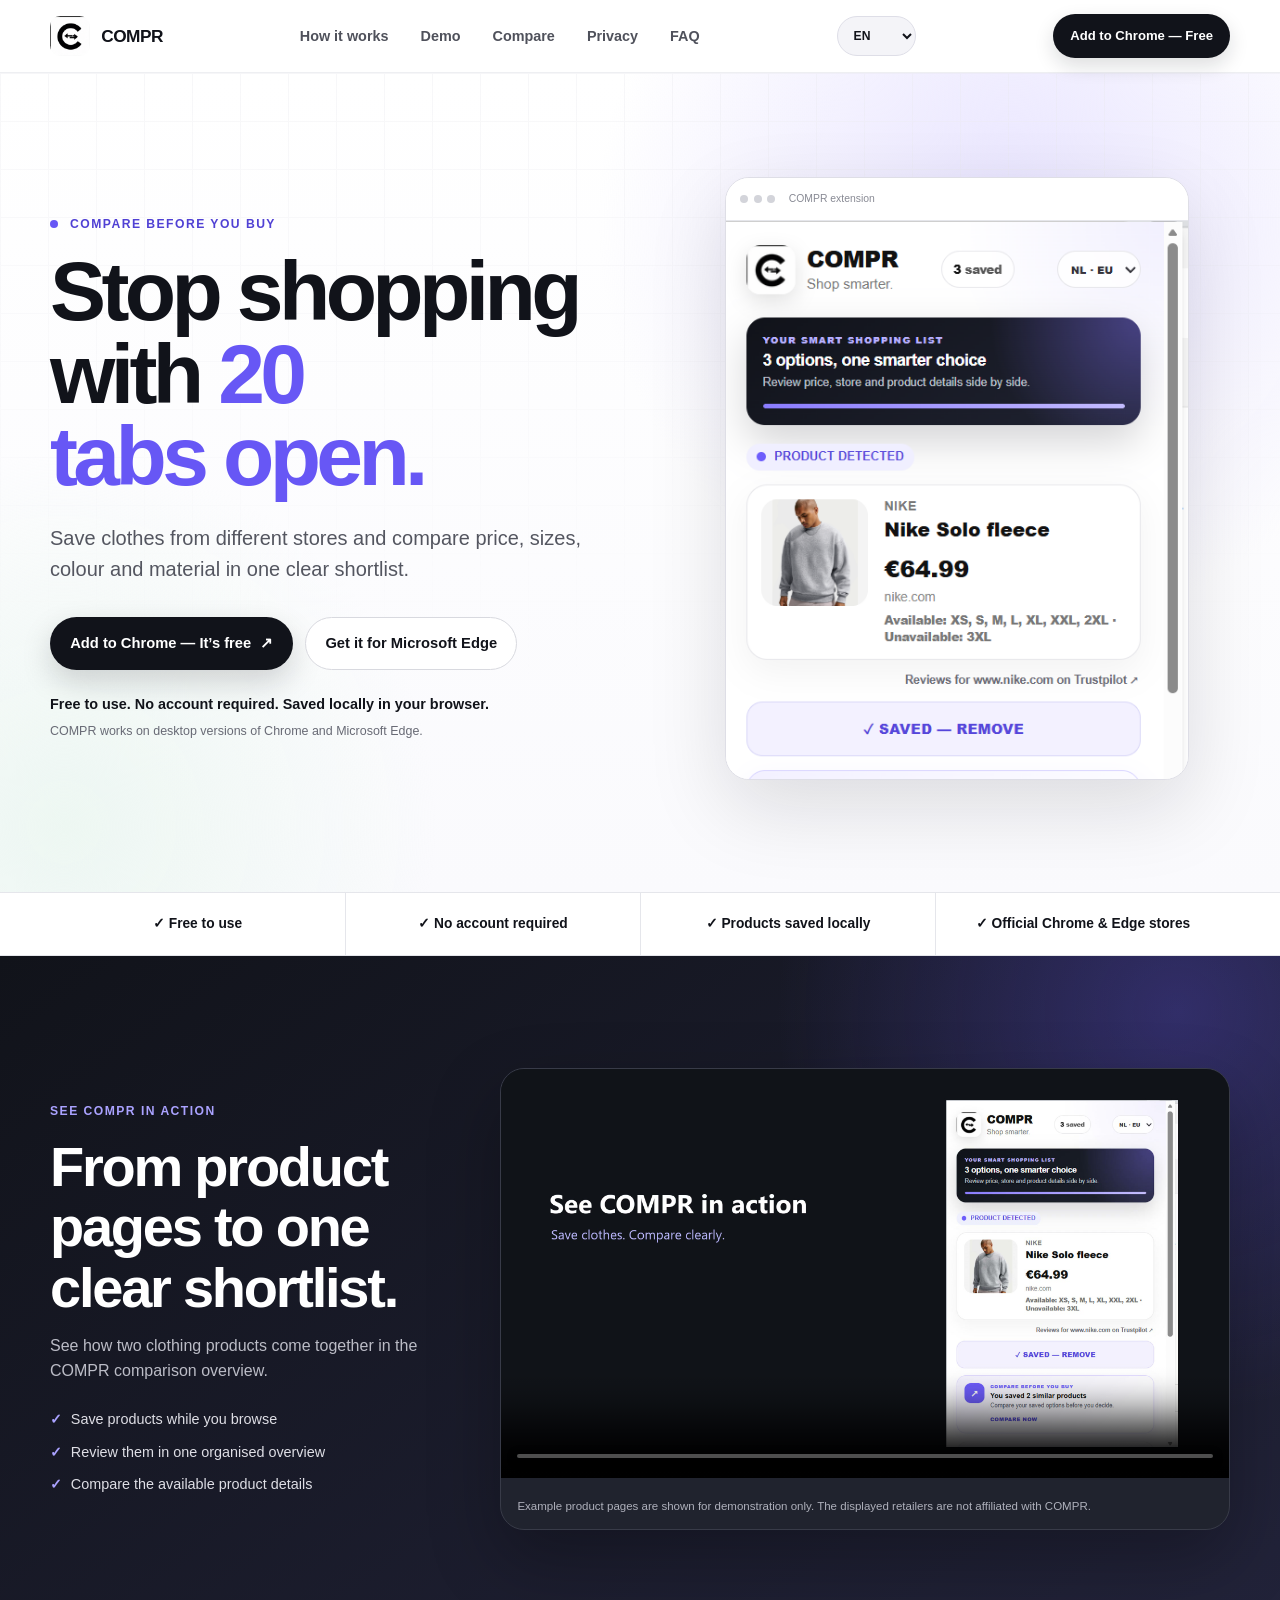
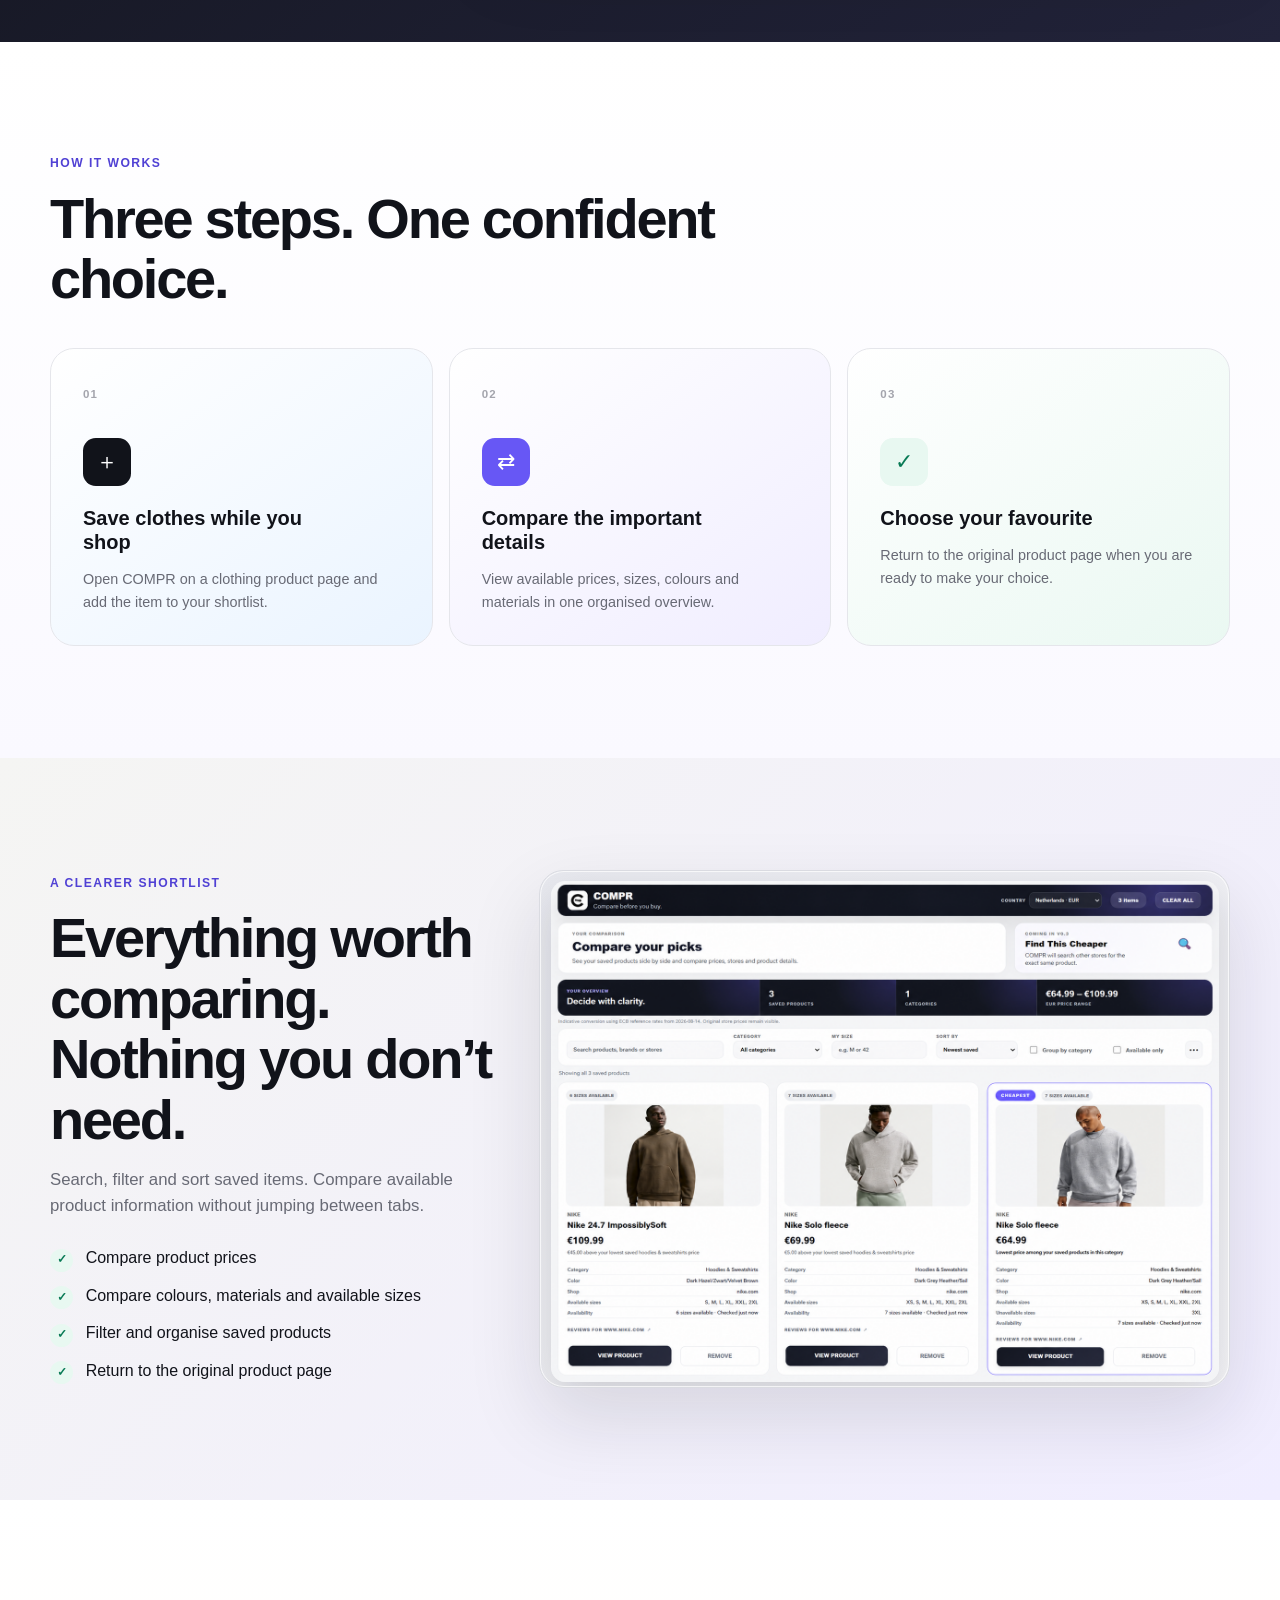
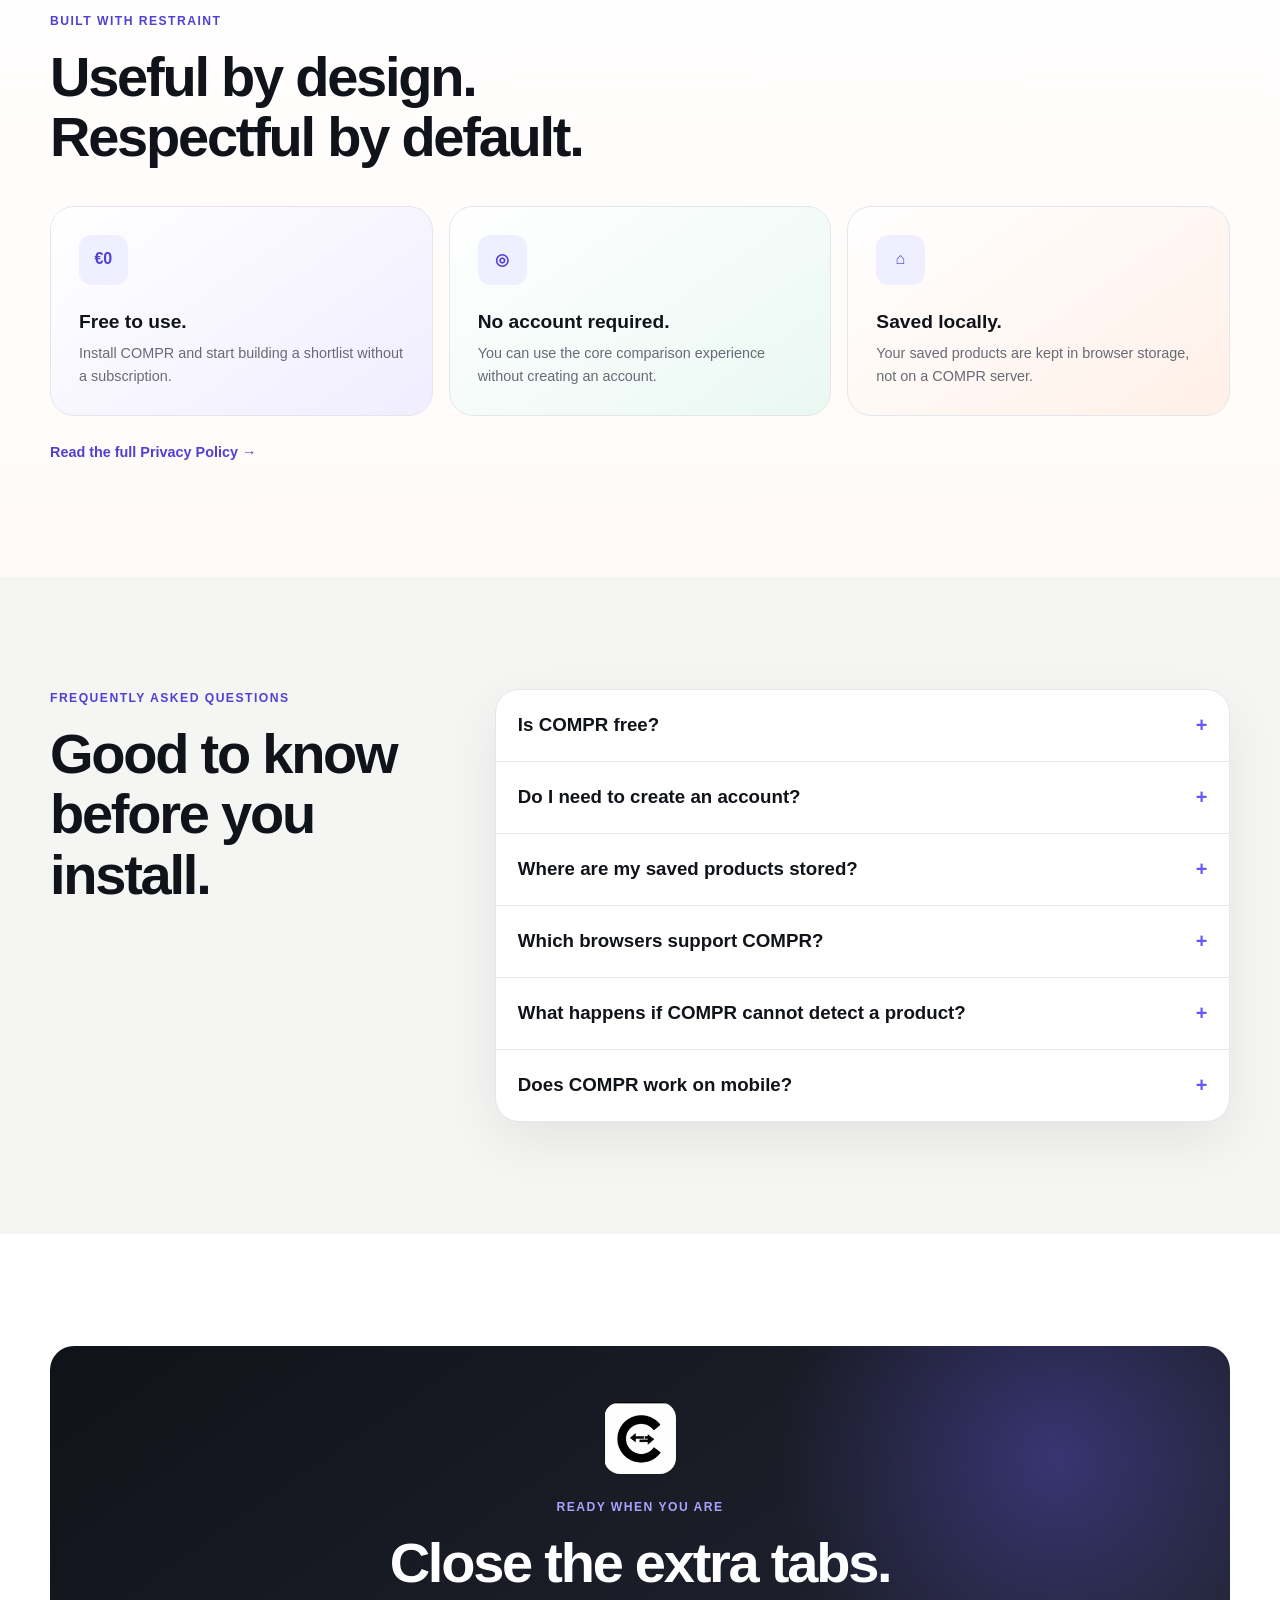
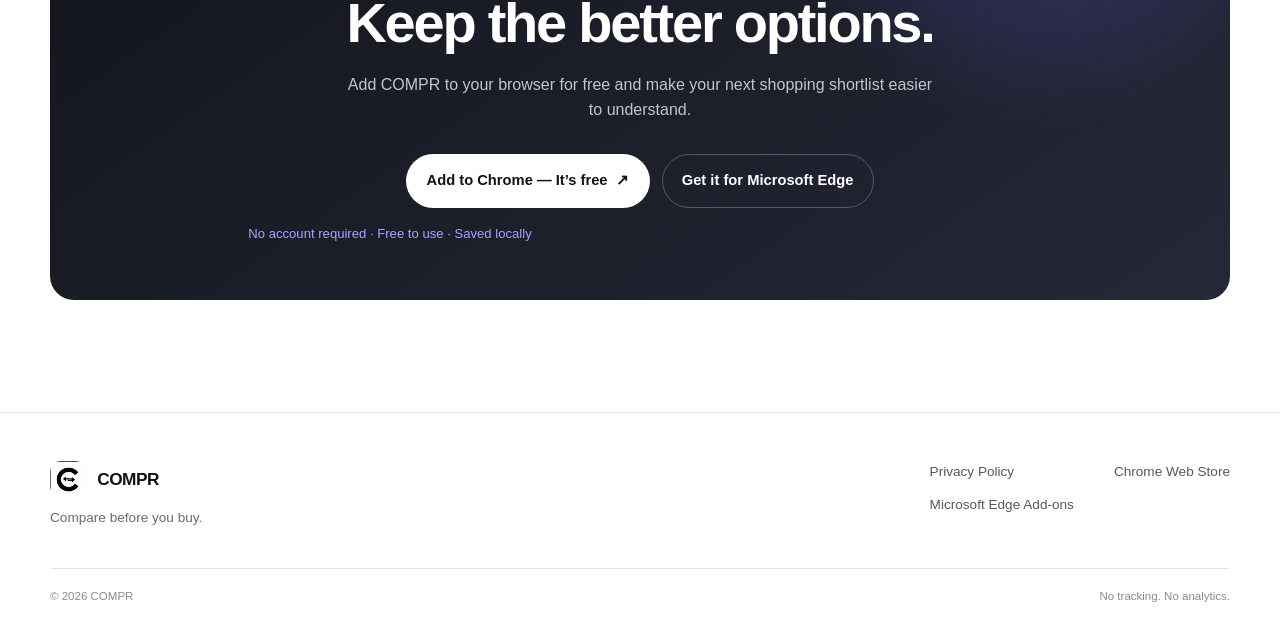
==== index.html @ 2464b649 "Improve design and add multilingual support" ====
<!doctype html>
<html lang="en">
<head>
  <meta charset="utf-8">
  <meta name="viewport" content="width=device-width, initial-scale=1">
  <title>COMPR — Save and compare clothes across webshops</title>
  <meta name="description" content="COMPR helps you save and compare clothes from different webshops in one clear shortlist. Free for Chrome and Microsoft Edge.">
  <meta name="theme-color" content="#11131a">
  <meta property="og:type" content="website">
  <meta property="og:title" content="COMPR — Stop shopping with 20 tabs open">
  <meta property="og:description" content="Save clothing while you shop and compare price, colour, material and sizes in one clear shortlist.">
  <meta property="og:image" content="compr-logo.png">
  <meta property="og:image:alt" content="COMPR logo">
  <meta name="twitter:card" content="summary">
  <meta name="twitter:title" content="COMPR — Compare before you buy">
  <meta name="twitter:description" content="A free, privacy-friendly browser extension for smarter product comparisons.">
  <link rel="icon" href="compr-logo.png" type="image/png">
  <link rel="stylesheet" href="style.css?v=20260819-1">
  <script src="main.js?v=20260819-1" defer></script>
</head>
<body>
  <a class="skip-link" href="#main">Skip to content</a>

  <header class="site-header">
    <div class="container nav-wrap">
      <a class="brand" href="index.html" aria-label="COMPR home">
        <img src="compr-logo.png" width="40" height="40" alt="">
        <span>COMPR</span>
      </a>
      <nav aria-label="Primary navigation">
        <a href="#how-it-works">How it works</a>
        <a href="#demo">Demo</a>
        <a href="#compare">Compare</a>
        <a href="#privacy">Privacy</a>
        <a href="#faq">FAQ</a>
      </nav>
      <label class="language-switcher"><span class="sr-only">Language</span><select data-language-select aria-label="Language"><option value="en">EN</option><option value="nl">NL</option><option value="de">DE</option><option value="fr">FR</option></select></label>
      <a class="button button-small store-link" data-store="chrome" href="https://chromewebstore.google.com/detail/compr/opgdgckljdepjokbbdgahhbocdlkggkj" target="_blank" rel="noopener noreferrer">Add to Chrome — Free</a>
    </div>
  </header>

  <main id="main">
    <section class="hero section" id="overview">
      <div class="container hero-grid">
        <div class="hero-copy reveal">
          <p class="eyebrow"><span></span> Compare before you buy</p>
          <h1>Stop shopping with <em>20 tabs open.</em></h1>
          <p class="hero-lead">Save clothes from different stores and compare price, sizes, colour and material in one clear shortlist.</p>
          <div class="button-row">
            <a class="button button-primary store-link" data-store="chrome" href="https://chromewebstore.google.com/detail/compr/opgdgckljdepjokbbdgahhbocdlkggkj" target="_blank" rel="noopener noreferrer">Add to Chrome — It’s free <span aria-hidden="true">↗</span></a>
            <a class="button button-secondary store-link" data-store="edge" href="https://microsoftedge.microsoft.com/addons/detail/hiioneifjfpbgbnmmhjbhcnbbkpddnle" target="_blank" rel="noopener noreferrer">Get it for Microsoft Edge</a>
          </div>
          <p class="hero-trust">Free to use. No account required. Saved locally in your browser.</p>
          <p class="desktop-note">COMPR works on desktop versions of Chrome and Microsoft Edge.</p>
        </div>

        <div class="hero-product-shot reveal">
          <div class="shot-toolbar" aria-hidden="true"><i></i><i></i><i></i><span>COMPR extension</span></div>
          <img src="compr-popup.png" width="498" height="746" alt="COMPR extension popup showing a detected Nike product with its price and available sizes">
        </div>
      </div>
    </section>

    <section class="proof-strip" aria-label="COMPR promises">
      <div class="container proof-grid">
        <p><strong>✓ Free to use</strong></p>
        <p><strong>✓ No account required</strong></p>
        <p><strong>✓ Products saved locally</strong></p>
        <p><strong>✓ Official Chrome &amp; Edge stores</strong></p>
      </div>
    </section>

    <section class="section demo-section" id="demo">
      <div class="container demo-layout">
        <div class="section-heading reveal">
          <p class="eyebrow">See COMPR in action</p>
          <h2>From product pages to one clear shortlist.</h2>
          <p>See how two clothing products come together in the COMPR comparison overview.</p>
          <ul class="demo-points">
            <li>Save products while you browse</li>
            <li>Review them in one organised overview</li>
            <li>Compare the available product details</li>
          </ul>
        </div>
        <figure class="demo-video-card reveal">
          <video controls playsinline preload="metadata" poster="compr-demo-poster-v3.jpg" aria-label="Demonstration of saving and comparing products with COMPR">
            <source src="compr-demo-v3.mp4" type="video/mp4">
            <track kind="captions" src="compr-demo-en-v3.vtt" srclang="en" label="English">
            <track kind="captions" src="compr-demo-nl-v3.vtt" srclang="nl" label="Nederlands">
            <track kind="captions" src="compr-demo-de-v3.vtt" srclang="de" label="Deutsch">
            <track kind="captions" src="compr-demo-fr-v3.vtt" srclang="fr" label="Français">
            Your browser does not support HTML video.
          </video>
          <figcaption>Example product pages are shown for demonstration only. The displayed retailers are not affiliated with COMPR.</figcaption>
        </figure>
      </div>
    </section>

    <section class="section how-section" id="how-it-works">
      <div class="container">
        <div class="section-heading reveal">
          <p class="eyebrow">How it works</p>
          <h2>Three steps. One confident choice.</h2>
        </div>
        <ol class="steps-grid">
          <li class="step-card reveal"><span>01</span><div class="step-icon" aria-hidden="true">＋</div><h3>Save clothes while you shop</h3><p>Open COMPR on a clothing product page and add the item to your shortlist.</p></li>
          <li class="step-card reveal"><span>02</span><div class="step-icon" aria-hidden="true">⇄</div><h3>Compare the important details</h3><p>View available prices, sizes, colours and materials in one organised overview.</p></li>
          <li class="step-card reveal"><span>03</span><div class="step-icon" aria-hidden="true">✓</div><h3>Choose your favourite</h3><p>Return to the original product page when you are ready to make your choice.</p></li>
        </ol>
      </div>
    </section>

    <section class="section compare-section" id="compare">
      <div class="container compare-layout">
        <div class="compare-copy reveal">
          <p class="eyebrow">A clearer shortlist</p>
          <h2>Everything worth comparing. Nothing you don’t need.</h2>
          <p>Search, filter and sort saved items. Compare available product information without jumping between tabs.</p>
          <ul class="feature-list">
            <li><span>✓</span> Compare product prices</li>
            <li><span>✓</span> Compare colours, materials and available sizes</li>
            <li><span>✓</span> Filter and organise saved products</li>
            <li><span>✓</span> Return to the original product page</li>
          </ul>
        </div>

        <div class="comparison-demo has-real-screenshot reveal" data-screenshot-slot>
          <a class="screenshot-link" href="compr-comparison-wide.png" target="_blank" rel="noopener noreferrer" aria-label="Open the COMPR comparison screenshot at full size">
            <img class="real-screenshot" src="compr-comparison-wide.png" width="1448" height="1086" loading="lazy" alt="COMPR comparison page showing three saved Nike products with prices, sizes and product details">
          </a>
          <div class="demo-top"><div><small>YOUR COMPARISON</small><strong>Compare your picks</strong></div><span>3 items</span></div>
          <div class="demo-controls"><span>Search saved products</span><span>All categories⌄</span><span>Price: low to high⌄</span></div>
          <div class="demo-products">
            <article><div class="abstract-product purple"></div><small>SAVED ITEM 01</small><h3>Relaxed overshirt</h3><strong>€49.00</strong><p>Colour · Navy</p><p>Material · Cotton mix</p></article>
            <article class="best"><b>LOWEST PRICE</b><div class="abstract-product green"></div><small>SAVED ITEM 02</small><h3>Relaxed overshirt</h3><strong>€42.00</strong><p>Colour · Forest</p><p>Material · Cotton</p></article>
            <article><div class="abstract-product sand"></div><small>SAVED ITEM 03</small><h3>Everyday jacket</h3><strong>€59.00</strong><p>Colour · Sand</p><p>Material · Twill</p></article>
          </div>
          <p class="illustration-note">Illustrative preview — replace with a real COMPR screenshot when available.</p>
        </div>
      </div>
    </section>

    <section class="section trust-section" id="privacy">
      <div class="container">
        <div class="section-heading reveal"><p class="eyebrow">Built with restraint</p><h2>Useful by design. Respectful by default.</h2></div>
        <div class="trust-grid">
          <article class="reveal"><span aria-hidden="true">€0</span><h3>Free to use.</h3><p>Install COMPR and start building a shortlist without a subscription.</p></article>
          <article class="reveal"><span aria-hidden="true">◎</span><h3>No account required.</h3><p>You can use the core comparison experience without creating an account.</p></article>
          <article class="reveal"><span aria-hidden="true">⌂</span><h3>Saved locally.</h3><p>Your saved products are kept in browser storage, not on a COMPR server.</p></article>
        </div>
        <p class="privacy-link-wrap"><a class="text-link" href="privacy.html">Read the full Privacy Policy →</a></p>
      </div>
    </section>

    <section class="section faq-section" id="faq">
      <div class="container faq-layout">
        <div class="section-heading reveal"><p class="eyebrow">Frequently asked questions</p><h2>Good to know before you install.</h2></div>
        <div class="faq-list reveal">
          <article><h3><button type="button" aria-expanded="false">Is COMPR free?<span aria-hidden="true">+</span></button></h3><div class="faq-answer" hidden><p>Yes. COMPR is currently free to install and use.</p></div></article>
          <article><h3><button type="button" aria-expanded="false">Do I need to create an account?<span aria-hidden="true">+</span></button></h3><div class="faq-answer" hidden><p>No. You can use the core COMPR experience without creating an account.</p></div></article>
          <article><h3><button type="button" aria-expanded="false">Where are my saved products stored?<span aria-hidden="true">+</span></button></h3><div class="faq-answer" hidden><p>Your saved products are stored locally in your browser.</p></div></article>
          <article><h3><button type="button" aria-expanded="false">Which browsers support COMPR?<span aria-hidden="true">+</span></button></h3><div class="faq-answer" hidden><p>COMPR is available for Google Chrome and Microsoft Edge.</p></div></article>
          <article><h3><button type="button" aria-expanded="false">What happens if COMPR cannot detect a product?<span aria-hidden="true">+</span></button></h3><div class="faq-answer" hidden><p>Product pages can differ between webshops. If COMPR cannot detect a product correctly, you can continue shopping normally.</p></div></article>
          <article><h3><button type="button" aria-expanded="false">Does COMPR work on mobile?<span aria-hidden="true">+</span></button></h3><div class="faq-answer" hidden><p>COMPR is a browser extension for desktop versions of Google Chrome and Microsoft Edge.</p></div></article>
        </div>
      </div>
    </section>

    <section class="section download-section" id="download">
      <div class="container download-card reveal">
        <img src="compr-logo.png" width="72" height="72" alt="COMPR app icon">
        <p class="eyebrow">Ready when you are</p>
        <h2>Close the extra tabs.<br>Keep the better options.</h2>
        <p>Add COMPR to your browser for free and make your next shopping shortlist easier to understand.</p>
        <div class="button-row centered">
          <a class="button button-light store-link" data-store="chrome" href="https://chromewebstore.google.com/detail/compr/opgdgckljdepjokbbdgahhbocdlkggkj" target="_blank" rel="noopener noreferrer">Add to Chrome — It’s free <span aria-hidden="true">↗</span></a>
          <a class="button button-outline store-link" data-store="edge" href="https://microsoftedge.microsoft.com/addons/detail/hiioneifjfpbgbnmmhjbhcnbbkpddnle" target="_blank" rel="noopener noreferrer">Get it for Microsoft Edge</a>
        </div>
        <p class="cta-trust">No account required · Free to use · Saved locally</p>
      </div>
    </section>
  </main>

  <footer class="site-footer">
    <div class="container footer-grid">
      <div><a class="brand footer-brand" href="index.html"><img src="compr-logo.png" width="36" height="36" alt=""><span>COMPR</span></a><p>Compare before you buy.</p></div>
      <nav aria-label="Footer navigation">
        <a href="privacy.html">Privacy Policy</a>
        <a class="store-link" data-store="chrome" href="https://chromewebstore.google.com/detail/compr/opgdgckljdepjokbbdgahhbocdlkggkj" target="_blank" rel="noopener noreferrer">Chrome Web Store</a>
        <a class="store-link" data-store="edge" href="https://microsoftedge.microsoft.com/addons/detail/hiioneifjfpbgbnmmhjbhcnbbkpddnle" target="_blank" rel="noopener noreferrer">Microsoft Edge Add-ons</a>
      </nav>
    </div>
    <div class="container footer-bottom"><span>© <span data-year></span> COMPR</span><span>No tracking. No analytics.</span></div>
  </footer>

</body>
</html>
---- style.css ----
:root {
  --ink: #11131a;
  --muted: #686a75;
  --line: #e5e6eb;
  --canvas: #f5f5f3;
  --surface: #fff;
  --accent: #6757f5;
  --accent-dark: #5041d4;
  --green: #087a55;
  --lavender: #f0edff;
  --mint: #eaf8f2;
  --peach: #fff0e8;
  --sky: #eaf4ff;
  --radius: 1.5rem;
  --shadow: 0 28px 80px rgba(17, 19, 26, .13);
}

* { box-sizing: border-box; }
html { scroll-behavior: smooth; }
section[id] { scroll-margin-top: 5.5rem; }
body {
  margin: 0;
  overflow-x: hidden;
  background: var(--surface);
  color: var(--ink);
  font-family: Inter, ui-sans-serif, -apple-system, BlinkMacSystemFont, "Segoe UI", sans-serif;
  line-height: 1.55;
  -webkit-font-smoothing: antialiased;
}
img { display: block; max-width: 100%; }
[hidden] { display: none !important; }
a { color: inherit; }
button, a { -webkit-tap-highlight-color: transparent; }
:focus-visible { outline: 3px solid var(--accent); outline-offset: 3px; }
.container { width: min(calc(100% - 2rem), 1180px); margin-inline: auto; }
.section { padding: 5rem 0; }
.skip-link { position: fixed; z-index: 100; top: .75rem; left: .75rem; padding: .75rem 1rem; transform: translateY(-150%); background: #fff; border-radius: .5rem; }
.skip-link:focus { transform: none; }

.site-header { position: sticky; z-index: 20; top: 0; border-bottom: 1px solid rgba(229,230,235,.65); background: rgba(255,255,255,.78); backdrop-filter: blur(22px) saturate(160%); }
.nav-wrap { min-height: 4.5rem; display: flex; align-items: center; justify-content: space-between; gap: 1rem; }
.brand { display: inline-flex; align-items: center; gap: .7rem; color: var(--ink); font-size: 1.08rem; font-weight: 900; letter-spacing: -.03em; text-decoration: none; }
.brand img { border-radius: .65rem; }
.nav-wrap nav { display: none; gap: 2rem; }
.nav-wrap nav a, .text-link { color: #4f515b; font-size: .9rem; font-weight: 650; text-decoration: none; }
.nav-wrap nav a:hover, .text-link:hover { color: var(--ink); }
.nav-wrap nav a.is-active { color: var(--ink); }
.nav-wrap nav a.is-active::after { width: 100%; }
.nav-wrap nav a { position: relative; padding-block: .35rem; white-space: nowrap; }
.nav-wrap nav a::after { position: absolute; right: 0; bottom: -.15rem; left: 0; width: 0; height: 2px; margin: auto; border-radius: 2px; background: var(--accent); content: ""; transition: width .2s ease; }
.sr-only { position: absolute; width: 1px; height: 1px; overflow: hidden; clip: rect(0,0,0,0); white-space: nowrap; }
.language-switcher { display: inline-flex; flex: 0 0 auto; }
.language-switcher select { min-height: 2.45rem; padding: .35rem 1.8rem .35rem .75rem; border: 1px solid #dedee7; border-radius: 999px; background: #f4f4f8; color: var(--ink); font: inherit; font-size: .76rem; font-weight: 850; cursor: pointer; }

.button { min-height: 3.35rem; display: inline-flex; align-items: center; justify-content: center; gap: .55rem; padding: .8rem 1.2rem; border: 1px solid transparent; border-radius: 999px; font: inherit; font-size: .92rem; font-weight: 800; line-height: 1.2; text-align: center; text-decoration: none; cursor: pointer; transition: transform .2s ease, background .2s ease, box-shadow .2s ease; }
.button:hover { transform: translateY(-2px); }
.button-small { min-height: 2.7rem; padding: .6rem 1rem; background: var(--ink); color: #fff; font-size: .82rem; box-shadow: 0 8px 20px rgba(17,19,26,.14); }
.button-primary { background: var(--ink); color: #fff; box-shadow: 0 12px 30px rgba(17,19,26,.17); }
.button-primary:hover { background: #292c39; }
.button-secondary { border-color: #d8d9df; background: #fff; }
.button-secondary:hover { background: #f7f7fa; }

.hero { position: relative; padding-top: 4.5rem; background: radial-gradient(circle at 79% 18%, #e8e4ff 0, rgba(232,228,255,0) 34%), radial-gradient(circle at 5% 92%, #edf7f2 0, transparent 26%), linear-gradient(180deg,#fff 0,#fafafd 100%); }
.hero::before { position: absolute; inset: 0; pointer-events: none; content: ""; opacity: .35; background-image: linear-gradient(#e8e8ed 1px, transparent 1px),linear-gradient(90deg,#e8e8ed 1px,transparent 1px); background-size: 48px 48px; mask-image: linear-gradient(to bottom, black, transparent 75%); }
.hero-grid { position: relative; display: grid; gap: 4rem; align-items: center; }
.eyebrow { margin: 0 0 1rem; color: var(--accent-dark); font-size: .76rem; font-weight: 900; letter-spacing: .12em; text-transform: uppercase; }
.eyebrow span { width: .5rem; height: .5rem; display: inline-block; margin-right: .45rem; border-radius: 50%; background: var(--accent); }
h1,h2,h3,p { overflow-wrap: anywhere; }
h1 { max-width: 760px; margin: 0; font-size: clamp(2.75rem, 8vw, 5.25rem); line-height: .98; letter-spacing: -.055em; text-wrap: balance; }
h1 em { color: var(--accent); font-style: normal; }
.hero-lead { max-width: 640px; margin: 1.6rem 0 0; color: #545660; font-size: clamp(1.06rem, 3vw, 1.25rem); }
.hero-trust { margin: 1.4rem 0 0; color: var(--ink); font-size: .9rem; font-weight: 750; }
.desktop-note { margin: .45rem 0 0; color: var(--muted); font-size: .78rem; }
.hero-product-shot { width: min(100%, 29rem); justify-self: center; overflow: hidden; border: 1px solid #dedee6; border-radius: 1.5rem; background: #fff; box-shadow: var(--shadow); transform: rotate(1.2deg); }
.hero-product-shot img { width: 100%; height: min(62vh,35rem); object-fit: cover; object-position: top center; }
.shot-toolbar { height: 2.7rem; display: flex; align-items: center; gap: .35rem; padding: 0 .9rem; border-bottom: 1px solid var(--line); background: #fff; }
.shot-toolbar i { width: .5rem; height: .5rem; border-radius: 50%; background: #d3d4da; }
.shot-toolbar span { margin-left: .5rem; color: #888a94; font-size: .65rem; }
.button-row { display: flex; flex-direction: column; gap: .75rem; margin-top: 2rem; }
.quick-trust { display: flex; flex-wrap: wrap; gap: .65rem 1.3rem; margin: 1.5rem 0 0; padding: 0; color: #62646e; font-size: .84rem; list-style: none; }
.quick-trust li::before { margin-right: .4rem; color: var(--green); content: "✓"; font-weight: 900; }

.hero-visual { position: relative; min-height: 29rem; }
.browser-frame { position: absolute; inset: 1.5rem 0 1.5rem 1rem; overflow: hidden; transform: rotate(-2deg); border: 1px solid #dddde4; border-radius: 1.2rem; background: #fff; box-shadow: var(--shadow); }
.browser-bar { height: 3rem; display: flex; align-items: center; gap: .38rem; padding: 0 1rem; border-bottom: 1px solid #eeeef2; }
.browser-bar i { width: .55rem; height: .55rem; border-radius: 50%; background: #d9dae0; }
.browser-bar span { overflow: hidden; margin-left: .6rem; padding: .35rem .75rem; border-radius: 999px; background: #f2f2f5; color: #92939b; font-size: .65rem; white-space: nowrap; }
.browser-canvas { position: relative; height: calc(100% - 3rem); background: linear-gradient(135deg,#eeedf1,#dcdce3); }
.fashion-shape { position: absolute; border-radius: 45% 45% 18% 18%; background: linear-gradient(145deg,#b1b2bc,#747782); filter: drop-shadow(0 15px 20px rgba(0,0,0,.12)); }
.shape-one { width: 45%; height: 72%; left: 8%; bottom: -12%; transform: rotate(8deg); }
.shape-two { width: 35%; height: 50%; right: 6%; top: 12%; transform: rotate(-12deg); background: linear-gradient(145deg,#a49b86,#776f62); }
.extension-card { position: absolute; z-index: 2; width: min(84%, 340px); right: 0; top: 0; padding: 1rem; border: 1px solid rgba(255,255,255,.8); border-radius: 1.2rem; background: rgba(255,255,255,.92); box-shadow: 0 28px 70px rgba(16,18,27,.2); backdrop-filter: blur(18px); }
.extension-head { display: flex; align-items: center; gap: .55rem; padding-bottom: .8rem; border-bottom: 1px solid #eeeef2; }
.extension-head img { border-radius: .55rem; }
.extension-head strong { font-size: .84rem; }
.extension-head span { margin-left: auto; padding: .3rem .5rem; border-radius: .45rem; background: #f0efff; color: var(--accent-dark); font-size: .65rem; font-weight: 800; }
.detected { color: var(--green); font-size: .65rem; font-weight: 850; letter-spacing: .07em; text-transform: uppercase; }
.detected i { width: .45rem; height: .45rem; display: inline-block; margin-right: .3rem; border-radius: 50%; background: #18a777; }
.mini-product { display: grid; grid-template-columns: 4.6rem 1fr; gap: .8rem; align-items: center; padding: .7rem; border-radius: .7rem; background: #f6f6f8; }
.mini-image { height: 5.4rem; border-radius: .55rem; background: linear-gradient(145deg,#c2b8a0,#6f685c); }
.mini-product div:last-child { display: grid; gap: .2rem; }
.mini-product small { color: #92939d; font-size: .56rem; font-weight: 800; letter-spacing: .08em; }
.mini-product strong { font-size: .8rem; }
.mini-product b { font-size: .95rem; }
.mini-action { margin-top: .8rem; padding: .75rem; border-radius: .55rem; background: var(--ink); color: #fff; font-size: .68rem; font-weight: 850; text-align: center; }
.saved-toast { position: absolute; z-index: 3; right: 1rem; bottom: 0; display: flex; gap: .7rem; align-items: center; padding: .8rem 1rem; border-radius: .8rem; background: var(--ink); color: #fff; box-shadow: var(--shadow); }
.saved-toast > span { width: 1.8rem; height: 1.8rem; display: grid; place-items: center; border-radius: 50%; background: var(--accent); }
.saved-toast div { display: grid; }
.saved-toast strong { font-size: .75rem; }
.saved-toast small { color: #bfc1cb; font-size: .62rem; }

.proof-strip { border-block: 1px solid var(--line); background: #fff; }
.proof-grid { display: grid; grid-template-columns: repeat(2,1fr); }
.proof-grid p { display: grid; place-items: center; margin: 0; padding: 1.25rem .3rem; text-align: center; }
.proof-grid p + p { border-left: 1px solid var(--line); }
.proof-grid strong { font-size: .86rem; }
.proof-grid span { color: var(--muted); font-size: .64rem; }

.demo-section { background: radial-gradient(circle at 92% 8%,rgba(103,87,245,.3),transparent 30%),linear-gradient(145deg,#11131a,#22233a); color: #fff; }
.demo-layout { display: grid; gap: 2.5rem; align-items: center; }
.demo-section .eyebrow { color: #aaa2ff; }
.demo-section .section-heading { margin-bottom: 0; }
.demo-section .section-heading h2 { margin: 0; font-size: clamp(2rem,5vw,3.5rem); line-height: 1.08; letter-spacing: -.04em; }
.demo-section .section-heading > p:last-of-type { color: #bbbcc6; }
.demo-points { display: grid; gap: .65rem; margin: 1.5rem 0 0; padding: 0; color: #dedee5; font-size: .9rem; list-style: none; }
.demo-points li::before { margin-right: .55rem; color: #aaa2ff; content: "✓"; font-weight: 900; }
.demo-video-card { margin: 0; overflow: hidden; border: 1px solid #383b48; border-radius: var(--radius); background: #20232e; box-shadow: 0 28px 70px rgba(0,0,0,.28); }
.demo-video-card video { width: 100%; aspect-ratio: 16 / 9; background: #0b0c10; object-fit: cover; }
.demo-video-card figcaption { padding: .8rem 1rem; color: #aeb0bb; font-size: .72rem; }

.section-heading { max-width: 680px; margin-bottom: 2.4rem; }
.section-heading h2, .compare-copy h2, .download-card h2 { margin: 0; font-size: clamp(2rem, 5vw, 3.5rem); line-height: 1.08; letter-spacing: -.04em; }
.section-heading > p:last-child { color: var(--muted); font-size: 1.05rem; }
.video-section { background: var(--ink); color: #fff; }
.video-section .eyebrow { color: #aaa2ff; }
.video-section .section-heading > p:last-child { color: #b6b8c2; }
.video-placeholder { aspect-ratio: 16/10; display: flex; flex-direction: column; align-items: center; justify-content: center; overflow: hidden; padding: 2rem; border: 1px solid #343746; border-radius: var(--radius); background: radial-gradient(circle at 50% 45%,rgba(109,93,252,.28),transparent 25%),linear-gradient(145deg,#1d202b,#292d3c); text-align: center; }
.video-placeholder::before,.video-placeholder::after { position: absolute; content: ""; }
.play-button { width: 4rem; height: 4rem; display: grid; place-items: center; margin-bottom: 1rem; padding-left: .2rem; border-radius: 50%; background: #fff; color: var(--ink); box-shadow: 0 0 0 10px rgba(255,255,255,.08); }
.video-placeholder strong { font-size: 1.1rem; }
.video-placeholder span { color: #bfc1cb; }
.video-placeholder small { margin-top: .7rem; color: #858896; }
.product-demo-grid { display: grid; gap: 1rem; align-items: stretch; }
.product-demo-grid .video-placeholder { min-height: 24rem; aspect-ratio: auto; }
.popup-showcase { position: relative; min-height: 0; margin: 0; overflow: hidden; border: 1px solid #343746; border-radius: var(--radius); background: #f5f5f8; }
.popup-showcase img { width: 100%; height: min(56vh, 35rem); object-fit: contain; object-position: top center; }
.popup-showcase figcaption { padding: .9rem 1rem; background: #fff; color: #555761; font-size: .78rem; }
.window-dots { position: absolute; z-index: 1; top: .7rem; left: .8rem; display: flex; gap: .3rem; padding: .4rem; border-radius: 999px; background: rgba(255,255,255,.9); }
.window-dots i { width: .42rem; height: .42rem; border-radius: 50%; background: #c8c9d0; }

.how-section { background: linear-gradient(180deg,#fff 0,#faf9ff 100%); }
.steps-grid { display: grid; gap: 1rem; margin: 0; padding: 0; counter-reset: step; list-style: none; }
.step-card { position: relative; min-height: 16rem; padding: 1.5rem; overflow: hidden; border: 1px solid var(--line); border-radius: var(--radius); background: linear-gradient(145deg,#fff,#f8f8fa); transition: transform .3s ease, box-shadow .3s ease, border-color .3s ease; }
.step-card:nth-child(1) { background: linear-gradient(145deg,#fff,var(--sky)); }
.step-card:nth-child(2) { background: linear-gradient(145deg,#fff,var(--lavender)); }
.step-card:nth-child(3) { background: linear-gradient(145deg,#fff,var(--mint)); }
.step-card:hover { transform: translateY(-6px); border-color: #d8d6ef; box-shadow: 0 22px 50px rgba(27,25,48,.09); }
.step-card > span { color: #a4a5ad; font-size: .72rem; font-weight: 900; letter-spacing: .1em; }
.step-icon { width: 3rem; height: 3rem; display: grid; place-items: center; margin: 2rem 0 1.25rem; border-radius: .8rem; background: var(--ink); color: #fff; font-size: 1.4rem; }
.step-card:nth-child(2) .step-icon { background: var(--accent); }
.step-card:nth-child(3) .step-icon { background: #e8f8f1; color: var(--green); }
.step-card h3 { max-width: 16rem; margin: 0; font-size: 1.25rem; line-height: 1.2; }
.step-card p { margin-bottom: 0; color: var(--muted); font-size: .9rem; }

.compare-section { background: linear-gradient(135deg,#f5f5f3 0,#f0edff 100%); }
.compare-layout { display: grid; gap: 3rem; align-items: center; }
.compare-copy > p:not(.eyebrow) { color: var(--muted); font-size: 1.05rem; }
.feature-list { display: grid; gap: .75rem; margin: 1.7rem 0 0; padding: 0; list-style: none; }
.feature-list span { width: 1.45rem; height: 1.45rem; display: inline-grid; place-items: center; margin-right: .5rem; border-radius: 50%; background: #e8f8f1; color: var(--green); font-size: .72rem; font-weight: 900; }
.comparison-demo { position: relative; overflow: hidden; padding: .85rem; border: 1px solid #dadbe1; border-radius: 1.5rem; background: #fdfdfe; box-shadow: 0 30px 75px rgba(21,21,29,.12); }
.comparison-demo::before { position: absolute; z-index: 2; inset: 0; border: 1px solid rgba(255,255,255,.7); border-radius: inherit; pointer-events: none; content: ""; }
.comparison-demo.has-real-screenshot { padding: 0; background: #f1f2f6; }
.comparison-demo.has-real-screenshot > :not(.screenshot-link) { display: none; }
.real-screenshot { width: 100%; height: auto; }
.comparison-demo.has-real-screenshot { display: grid; width: 100%; min-height: 0; aspect-ratio: 4 / 3; padding: .65rem; background: linear-gradient(145deg,#e8e9ef,#f7f7fa); }
.screenshot-link { width: 100%; height: 100%; display: block; border-radius: .9rem; }
.comparison-demo.has-real-screenshot .real-screenshot { width: 100%; max-width: none; height: 100%; object-fit: cover; border-radius: .9rem; box-shadow: 0 18px 45px rgba(20,20,30,.16); }
.demo-top { display: flex; align-items: center; justify-content: space-between; gap: 1rem; padding: 1rem; }
.demo-top div { display: grid; }
.demo-top small { color: var(--accent-dark); font-size: .54rem; font-weight: 900; letter-spacing: .08em; }
.demo-top strong { font-size: .95rem; }
.demo-top > span { padding: .3rem .5rem; border-radius: .4rem; background: #f0efff; color: var(--accent-dark); font-size: .6rem; font-weight: 800; }
.demo-controls { display: grid; grid-template-columns: 1.3fr 1fr; gap: .4rem; padding: .6rem; border-block: 1px solid #ececf0; }
.demo-controls span { overflow: hidden; padding: .55rem; border: 1px solid #e4e4e9; border-radius: .45rem; color: #84858e; font-size: .55rem; white-space: nowrap; }
.demo-controls span:last-child { display: none; }
.demo-products { display: grid; grid-template-columns: repeat(3,minmax(9rem,1fr)); gap: .65rem; overflow-x: auto; padding: .8rem .15rem .4rem; scrollbar-width: thin; }
.demo-products article { position: relative; min-width: 9rem; padding: .6rem; border: 1px solid #e7e7eb; border-radius: .7rem; background: #fff; }
.demo-products article.best { border-color: var(--accent); }
.demo-products article > b { position: absolute; z-index: 1; top: .9rem; left: .9rem; padding: .25rem .35rem; border-radius: .25rem; background: var(--accent); color: #fff; font-size: .43rem; letter-spacing: .05em; }
.abstract-product { height: 8.5rem; margin-bottom: .6rem; border-radius: .5rem; }
.abstract-product::before { width: 45%; height: 75%; display: block; margin: auto; transform: translateY(18%); border-radius: 45% 45% 20% 20%; background: rgba(255,255,255,.4); content: ""; }
.abstract-product.purple { background: linear-gradient(145deg,#d8d1ec,#7b6e91); }
.abstract-product.green { background: linear-gradient(145deg,#c6d1c1,#536650); }
.abstract-product.sand { background: linear-gradient(145deg,#e0d3bd,#9a876d); }
.demo-products small { color: #9899a1; font-size: .45rem; font-weight: 800; letter-spacing: .06em; }
.demo-products h3 { margin: .25rem 0; font-size: .7rem; }
.demo-products strong { font-size: .75rem; }
.demo-products p { margin: .3rem 0 0; color: #80818a; font-size: .52rem; }
.illustration-note { margin: .7rem .2rem .2rem; color: #888a94; font-size: .56rem; text-align: center; }

.trust-section { background: linear-gradient(180deg,#fff,#fffaf7); }
.trust-grid { display: grid; gap: 1rem; }
.trust-grid article { padding: 1.75rem; border: 1px solid var(--line); border-radius: var(--radius); background: linear-gradient(145deg,#fff,#fbfbfc); }
.trust-grid article:nth-child(1) { background: linear-gradient(145deg,#fff,var(--lavender)); }
.trust-grid article:nth-child(2) { background: linear-gradient(145deg,#fff,var(--mint)); }
.trust-grid article:nth-child(3) { background: linear-gradient(145deg,#fff,var(--peach)); }
.trust-grid article > span { width: 3.1rem; height: 3.1rem; display: grid; place-items: center; border-radius: .8rem; background: #f0efff; color: var(--accent-dark); font-weight: 900; }
.trust-grid h3 { margin: 1.4rem 0 .35rem; font-size: 1.2rem; }
.trust-grid p { margin: 0; color: var(--muted); font-size: .9rem; }
.privacy-link-wrap { margin: 1.5rem 0 0; }
.privacy-link-wrap .text-link { color: var(--accent-dark); font-weight: 800; }

.faq-section { background: var(--canvas); }
.faq-layout { display: grid; gap: 2rem; align-items: start; }
.faq-list { overflow: hidden; border: 1px solid var(--line); border-radius: var(--radius); background: #fff; box-shadow: 0 20px 55px rgba(21,21,29,.07); }
.faq-list article + article { border-top: 1px solid var(--line); }
.faq-list h3 { margin: 0; }
.faq-list button { width: 100%; display: flex; justify-content: space-between; gap: 1rem; padding: 1.25rem 1.35rem; border: 0; background: transparent; color: var(--ink); font: inherit; font-weight: 800; text-align: left; cursor: pointer; }
.faq-list button:hover { background: #f8f8fb; }
.faq-list button span { color: var(--accent); font-size: 1.25rem; transition: transform .2s ease; }
.faq-list button[aria-expanded="true"] span { transform: rotate(45deg); }
.faq-answer p { margin: 0; padding: 0 1.35rem 1.3rem; color: var(--muted); }

.download-section { padding-top: 0; }
.download-card { padding: 3.5rem 1.25rem; border-radius: 1.5rem; background: radial-gradient(circle at 85% 20%,rgba(109,93,252,.34),transparent 25%),linear-gradient(145deg,#11131a,#252836); color: #fff; text-align: center; }
.download-card > img { margin: 0 auto 1.5rem; border-radius: 1rem; }
.download-card .eyebrow { color: #aaa2ff; }
.download-card > p:not(.eyebrow,.store-status) { max-width: 600px; margin: 1.2rem auto 0; color: #c2c4ce; }
.button-row.centered { justify-content: center; }
.button-light { background: #fff; color: var(--ink); }
.button-outline { border-color: #555967; color: #fff; }
.button-outline:hover { background: rgba(255,255,255,.08); }
.cta-trust { margin: 1rem 0 0 !important; color: #aaa2ff !important; font-size: .82rem; }

.site-footer { padding: 3rem 0 1.5rem; border-top: 1px solid var(--line); background: #fff; }
.footer-grid { display: grid; gap: 2rem; }
.footer-brand { margin-bottom: .6rem; }
.footer-grid p { margin: 0; color: var(--muted); font-size: .85rem; }
.footer-grid nav { display: grid; gap: .65rem; }
.footer-grid nav a, .footer-bottom a { color: #555761; font-size: .85rem; text-decoration: none; }
.footer-grid nav a:hover, .footer-bottom a:hover { color: var(--ink); }
.footer-bottom { display: flex; justify-content: space-between; gap: 1rem; margin-top: 2.5rem; padding-top: 1.2rem; border-top: 1px solid var(--line); color: #8a8b94; font-size: .72rem; }

.legal-page { min-height: 70vh; padding: 4rem 0 6rem; background: var(--canvas); }
.legal-content { max-width: 760px; padding: 2rem; border: 1px solid var(--line); border-radius: var(--radius); background: #fff; }
.legal-content h1 { font-size: clamp(2.5rem,8vw,4.5rem); }
.legal-content h2 { margin: 2.2rem 0 .5rem; font-size: 1.25rem; }
.legal-content p { color: #555761; }
.legal-date { font-size: .85rem; }

.reveal { opacity: 1; transform: none; }
.reveal.is-visible { animation: reveal-in .65s ease both; }
@keyframes reveal-in {
  from { opacity: 0; transform: translateY(22px); }
  to { opacity: 1; transform: none; }
}

@media (min-width: 520px) {
  .button-row { flex-direction: row; flex-wrap: wrap; }
  .button { width: auto; }
  .download-card { padding-inline: 2.5rem; }
}

@media (min-width: 520px) and (max-width: 759px) {
  .nav-wrap { flex-wrap: wrap; padding-block: .55rem; }
  .nav-wrap nav { order: 3; width: 100%; display: flex; justify-content: center; gap: 1.4rem; overflow-x: auto; }
}

@media (max-width: 519px) {
  .nav-wrap { flex-wrap: wrap; gap: .4rem .55rem; padding-block: .55rem; }
  .brand { gap: .5rem; font-size: .98rem; }
  .brand img { width: 34px; height: 34px; }
  .button-small { min-height: 2.55rem; padding-inline: .78rem; font-size: .76rem; }
  .hero h1 { font-size: clamp(2.55rem, 12vw, 3.35rem); }
  .language-switcher { margin-left: auto; }
  .button-row .button { width: 100%; max-width: 100%; white-space: normal; }
  .nav-wrap nav { order: 3; width: 100%; display: flex; gap: 1.25rem; overflow-x: auto; padding: .25rem 0 0; scrollbar-width: none; }
  .nav-wrap nav::-webkit-scrollbar { display: none; }
  .comparison-demo.has-real-screenshot { min-height: 0; padding: .4rem; }
}

@media (min-width: 760px) {
  .container { width: min(calc(100% - 3rem),1180px); }
  .section { padding: 7rem 0; }
  .nav-wrap nav { display: flex; }
  .hero-grid { grid-template-columns: 1.02fr .98fr; }
  .proof-grid { grid-template-columns: repeat(4,1fr); }
  .hero-visual { min-height: 35rem; }
  .steps-grid,.trust-grid { grid-template-columns: repeat(3,1fr); }
  .compare-layout { grid-template-columns: .78fr 1.22fr; }
  .demo-controls { grid-template-columns: 1.3fr 1fr 1fr; }
  .demo-controls span:last-child { display: block; }
  .footer-grid { grid-template-columns: 1fr auto; align-items: start; }
  .footer-grid nav { grid-template-columns: repeat(2,auto); gap: .75rem 2.5rem; }
  .legal-content { padding: 3.5rem; }
  .faq-layout { grid-template-columns: .72fr 1.28fr; }
  .demo-layout { grid-template-columns: .72fr 1.28fr; }
}

@media (min-width: 1024px) {
  .hero { padding-block: 6.5rem 7rem; }
  .step-card { padding: 2rem; }
  .comparison-demo { padding: 1rem; }
  .abstract-product { height: 11.5rem; }
  .demo-products h3 { font-size: .82rem; }
}

@media (max-width: 370px) {
  .container { width: min(calc(100% - 1.25rem),1180px); }
  .button-small { display: none; }
  .hero-visual { min-height: 25rem; }
  .extension-card { width: 90%; }
  .proof-grid span { display: none; }
}

@media (prefers-reduced-motion: reduce) {
  html { scroll-behavior: auto; }
  *,*::before,*::after { scroll-behavior: auto !important; transition-duration: .01ms !important; animation-duration: .01ms !important; animation-iteration-count: 1 !important; }
  .reveal { opacity: 1; transform: none; }
}
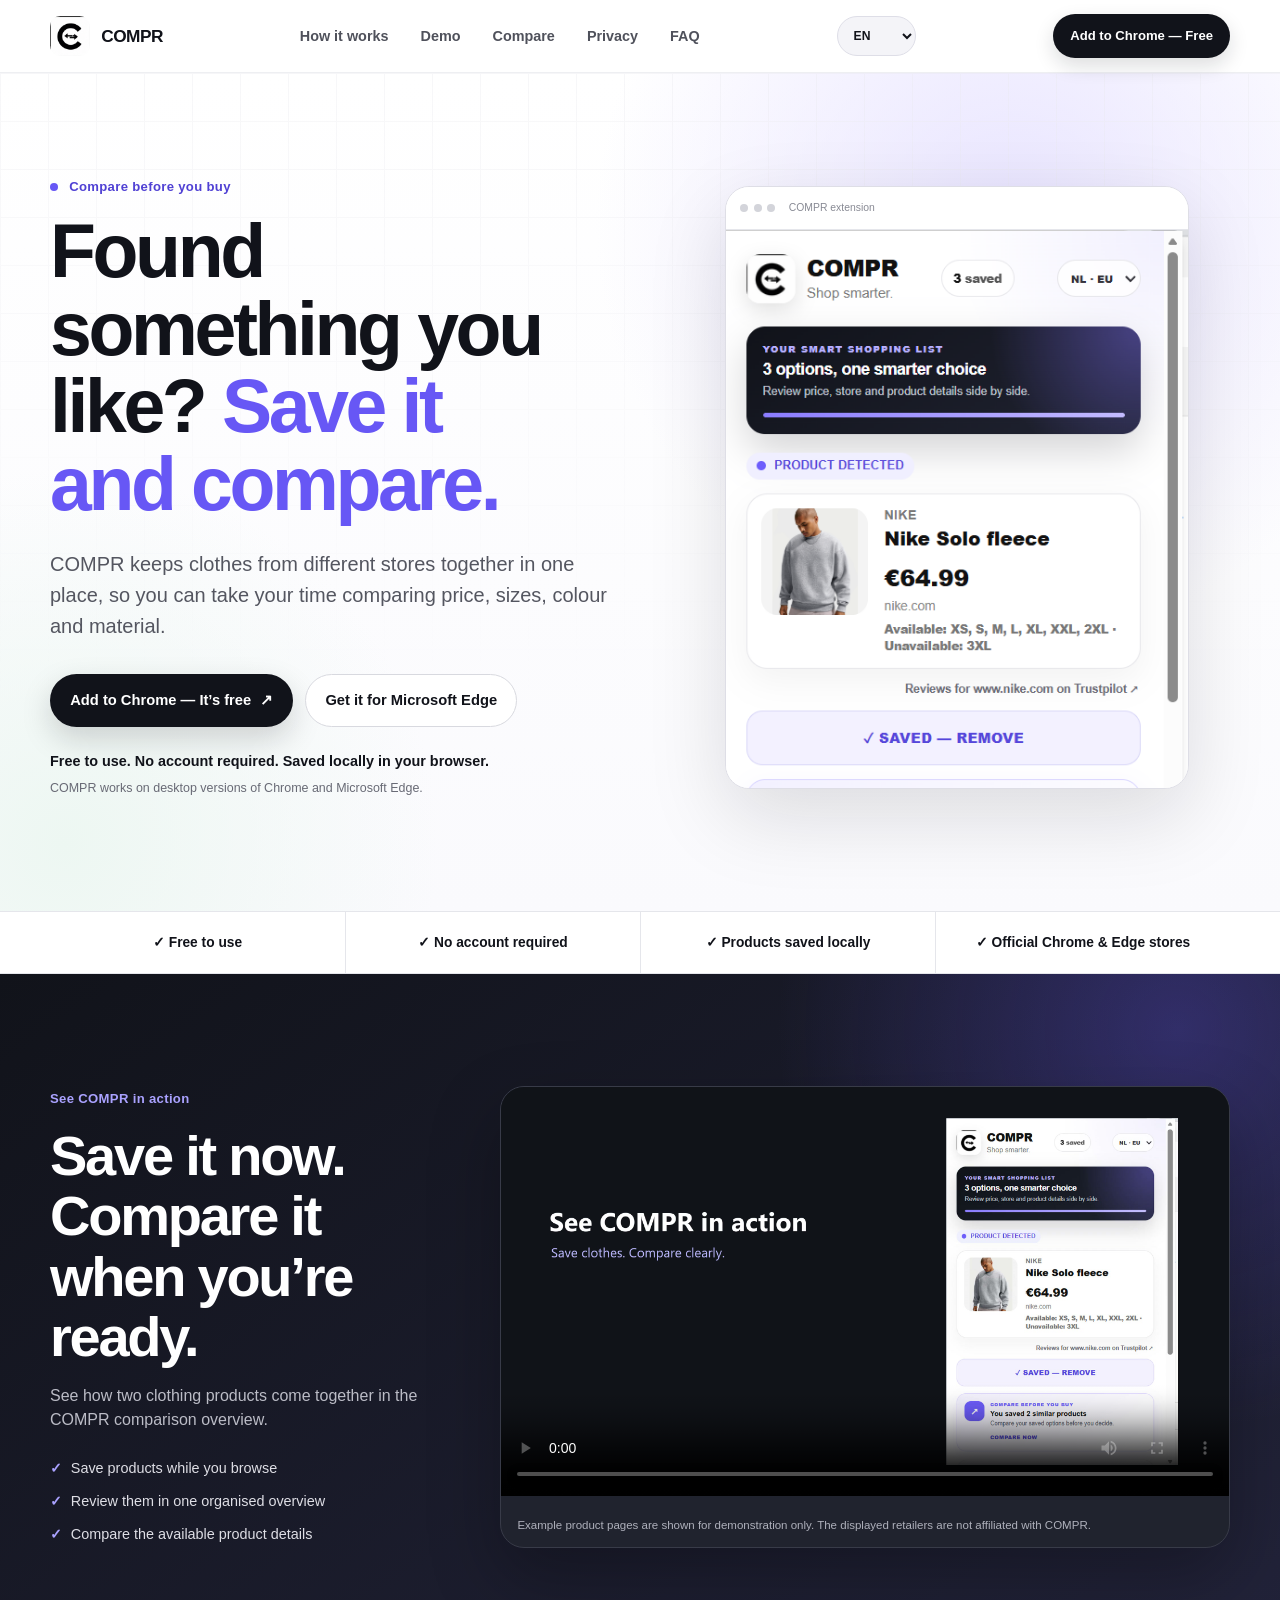
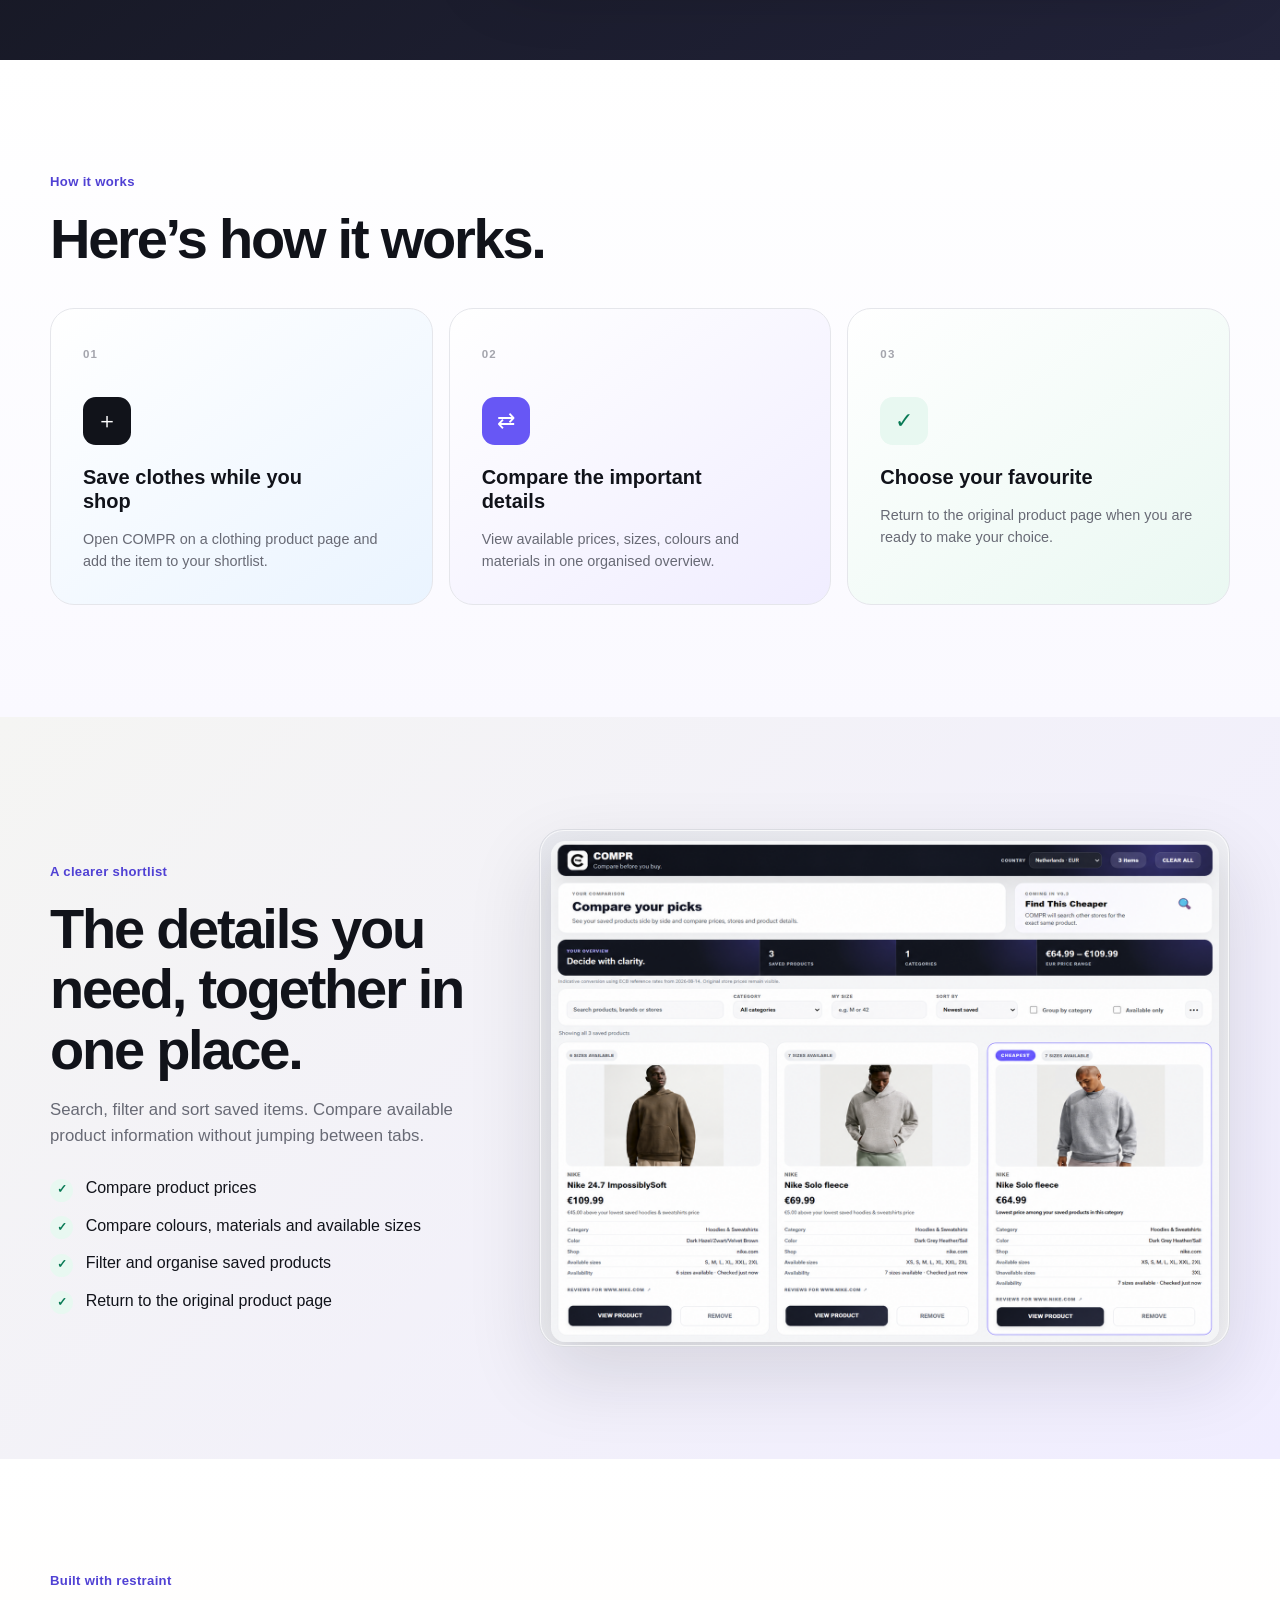
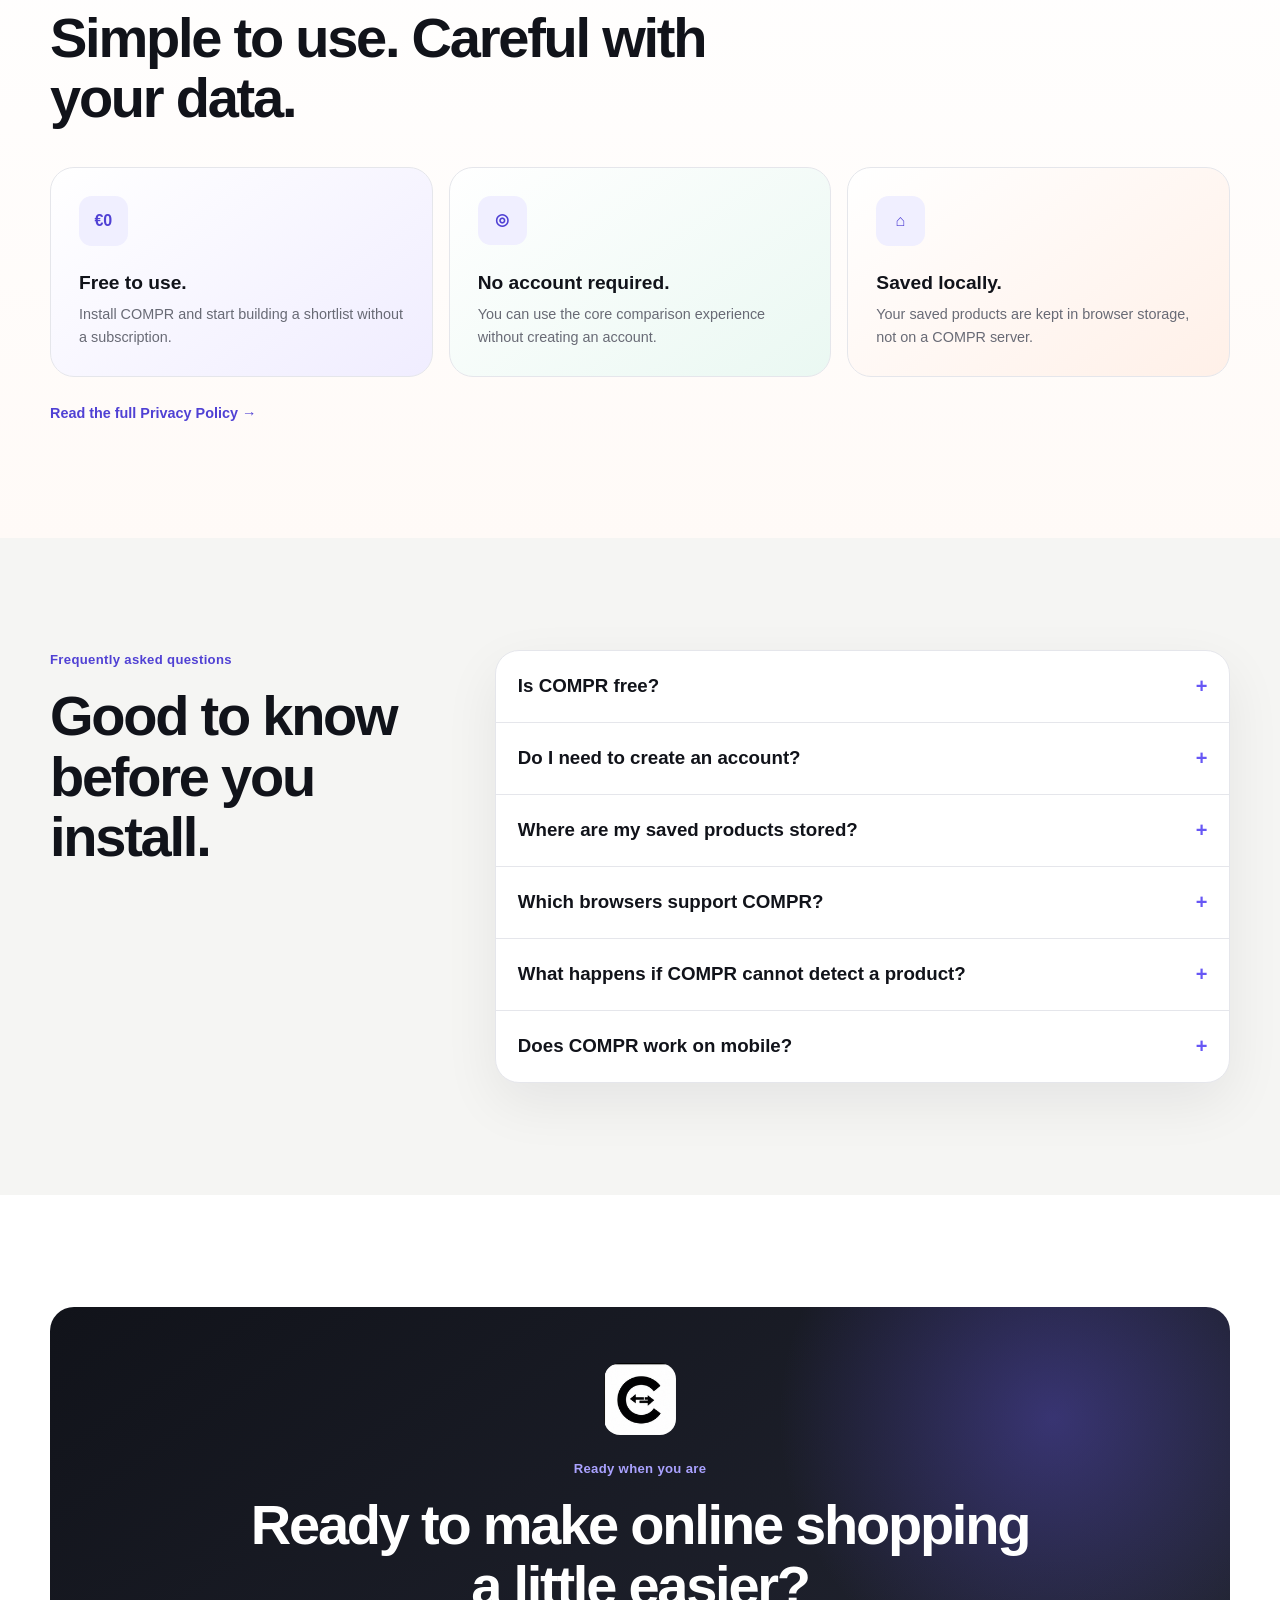
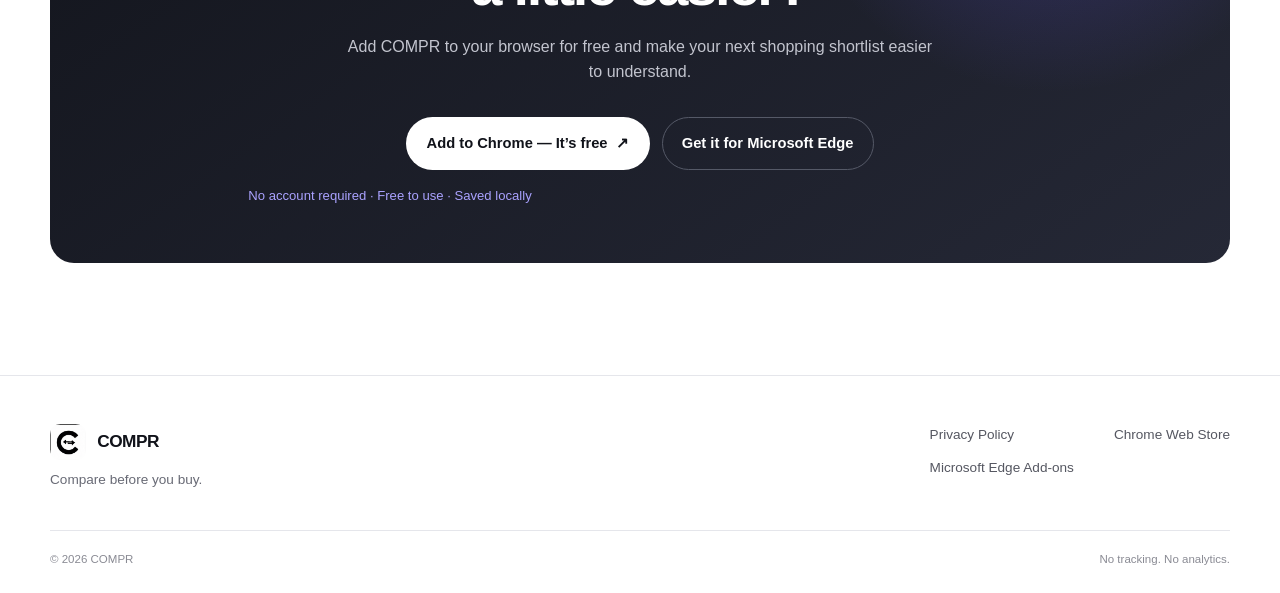
==== commit e2cb7a49: "Make website tone warmer and more human" ====
--- a/index.html
+++ b/index.html
@@ -15,8 +15,8 @@
   <meta name="twitter:title" content="COMPR — Compare before you buy">
   <meta name="twitter:description" content="A free, privacy-friendly browser extension for smarter product comparisons.">
   <link rel="icon" href="compr-logo.png" type="image/png">
-  <link rel="stylesheet" href="style.css?v=20260819-1">
-  <script src="main.js?v=20260819-1" defer></script>
+  <link rel="stylesheet" href="style.css?v=20260819-2">
+  <script src="main.js?v=20260819-2" defer></script>
 </head>
 <body>
   <a class="skip-link" href="#main">Skip to content</a>
--- a/style.css
+++ b/style.css
@@ -52,7 +52,7 @@
 .language-switcher { display: inline-flex; flex: 0 0 auto; }
 .language-switcher select { min-height: 2.45rem; padding: .35rem 1.8rem .35rem .75rem; border: 1px solid #dedee7; border-radius: 999px; background: #f4f4f8; color: var(--ink); font: inherit; font-size: .76rem; font-weight: 850; cursor: pointer; }
 
-.button { min-height: 3.35rem; display: inline-flex; align-items: center; justify-content: center; gap: .55rem; padding: .8rem 1.2rem; border: 1px solid transparent; border-radius: 999px; font: inherit; font-size: .92rem; font-weight: 800; line-height: 1.2; text-align: center; text-decoration: none; cursor: pointer; transition: transform .2s ease, background .2s ease, box-shadow .2s ease; }
+.button { min-height: 3.35rem; display: inline-flex; align-items: center; justify-content: center; gap: .55rem; padding: .8rem 1.2rem; border: 1px solid transparent; border-radius: 999px; font: inherit; font-size: .92rem; font-weight: 700; line-height: 1.2; text-align: center; text-decoration: none; cursor: pointer; transition: transform .2s ease, background .2s ease, box-shadow .2s ease; }
 .button:hover { transform: translateY(-2px); }
 .button-small { min-height: 2.7rem; padding: .6rem 1rem; background: var(--ink); color: #fff; font-size: .82rem; box-shadow: 0 8px 20px rgba(17,19,26,.14); }
 .button-primary { background: var(--ink); color: #fff; box-shadow: 0 12px 30px rgba(17,19,26,.17); }
@@ -63,10 +63,10 @@
 .hero { position: relative; padding-top: 4.5rem; background: radial-gradient(circle at 79% 18%, #e8e4ff 0, rgba(232,228,255,0) 34%), radial-gradient(circle at 5% 92%, #edf7f2 0, transparent 26%), linear-gradient(180deg,#fff 0,#fafafd 100%); }
 .hero::before { position: absolute; inset: 0; pointer-events: none; content: ""; opacity: .35; background-image: linear-gradient(#e8e8ed 1px, transparent 1px),linear-gradient(90deg,#e8e8ed 1px,transparent 1px); background-size: 48px 48px; mask-image: linear-gradient(to bottom, black, transparent 75%); }
 .hero-grid { position: relative; display: grid; gap: 4rem; align-items: center; }
-.eyebrow { margin: 0 0 1rem; color: var(--accent-dark); font-size: .76rem; font-weight: 900; letter-spacing: .12em; text-transform: uppercase; }
+.eyebrow { margin: 0 0 1rem; color: var(--accent-dark); font-size: .82rem; font-weight: 750; letter-spacing: .025em; }
 .eyebrow span { width: .5rem; height: .5rem; display: inline-block; margin-right: .45rem; border-radius: 50%; background: var(--accent); }
 h1,h2,h3,p { overflow-wrap: anywhere; }
-h1 { max-width: 760px; margin: 0; font-size: clamp(2.75rem, 8vw, 5.25rem); line-height: .98; letter-spacing: -.055em; text-wrap: balance; }
+h1 { max-width: 760px; margin: 0; font-size: clamp(2.5rem, 7vw, 4.7rem); line-height: 1.03; letter-spacing: -.045em; text-wrap: balance; }
 h1 em { color: var(--accent); font-style: normal; }
 .hero-lead { max-width: 640px; margin: 1.6rem 0 0; color: #545660; font-size: clamp(1.06rem, 3vw, 1.25rem); }
 .hero-trust { margin: 1.4rem 0 0; color: var(--ink); font-size: .9rem; font-weight: 750; }
@@ -271,7 +271,7 @@
   .brand { gap: .5rem; font-size: .98rem; }
   .brand img { width: 34px; height: 34px; }
   .button-small { min-height: 2.55rem; padding-inline: .78rem; font-size: .76rem; }
-  .hero h1 { font-size: clamp(2.55rem, 12vw, 3.35rem); }
+  .hero h1 { font-size: clamp(2.35rem, 11vw, 3.1rem); }
   .language-switcher { margin-left: auto; }
   .button-row .button { width: 100%; max-width: 100%; white-space: normal; }
   .nav-wrap nav { order: 3; width: 100%; display: flex; gap: 1.25rem; overflow-x: auto; padding: .25rem 0 0; scrollbar-width: none; }
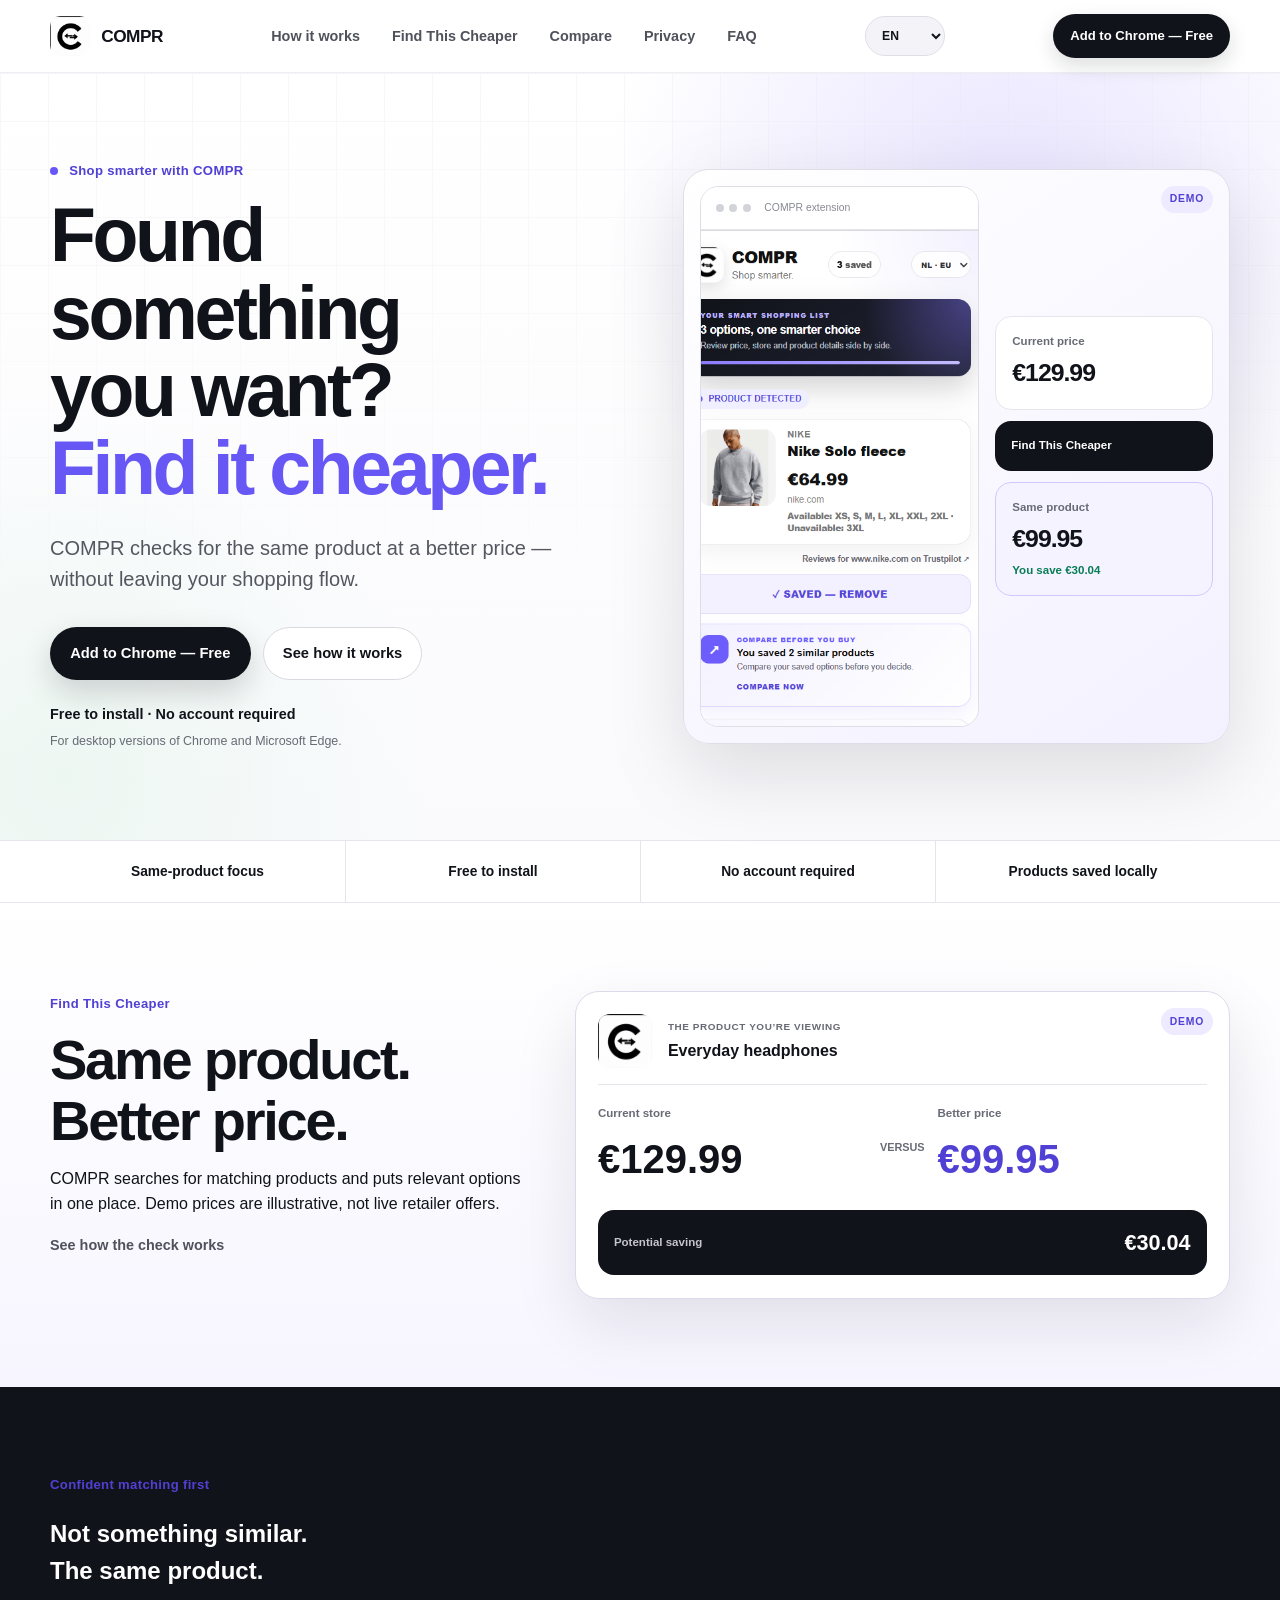
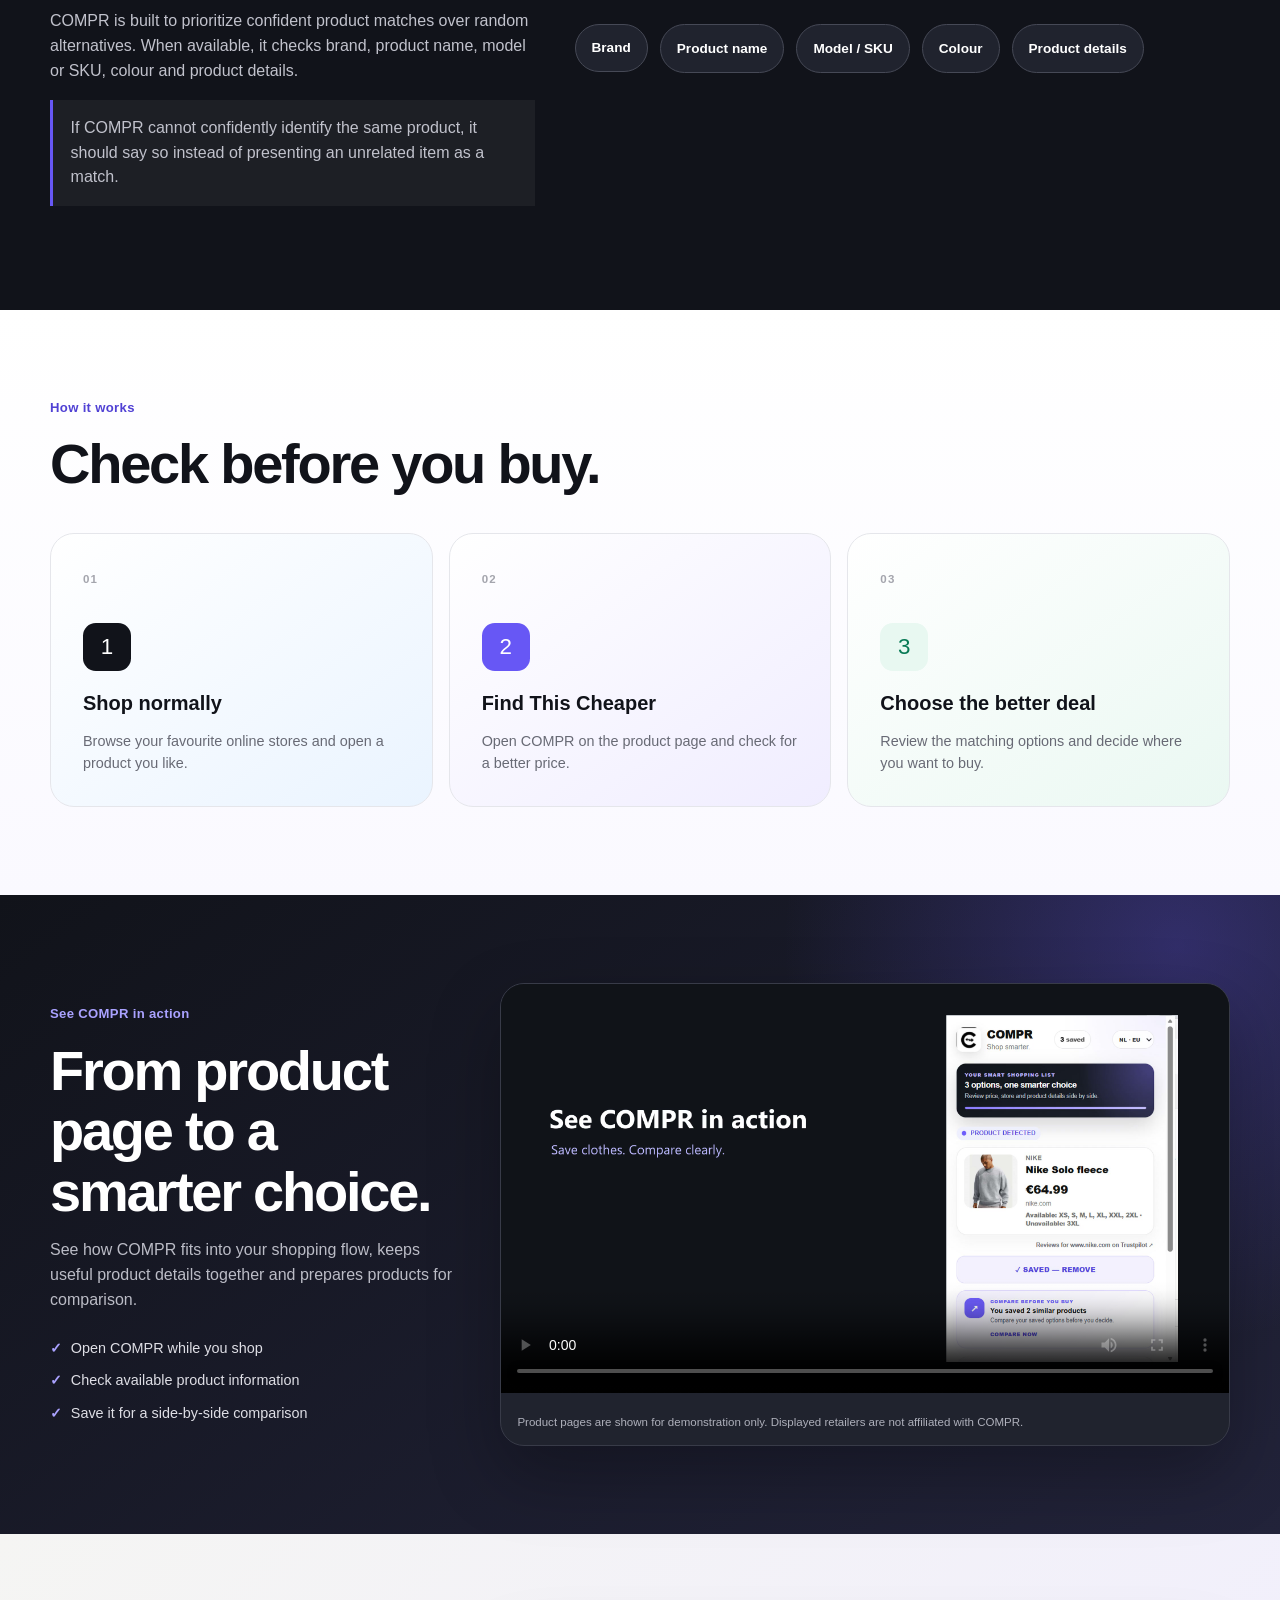
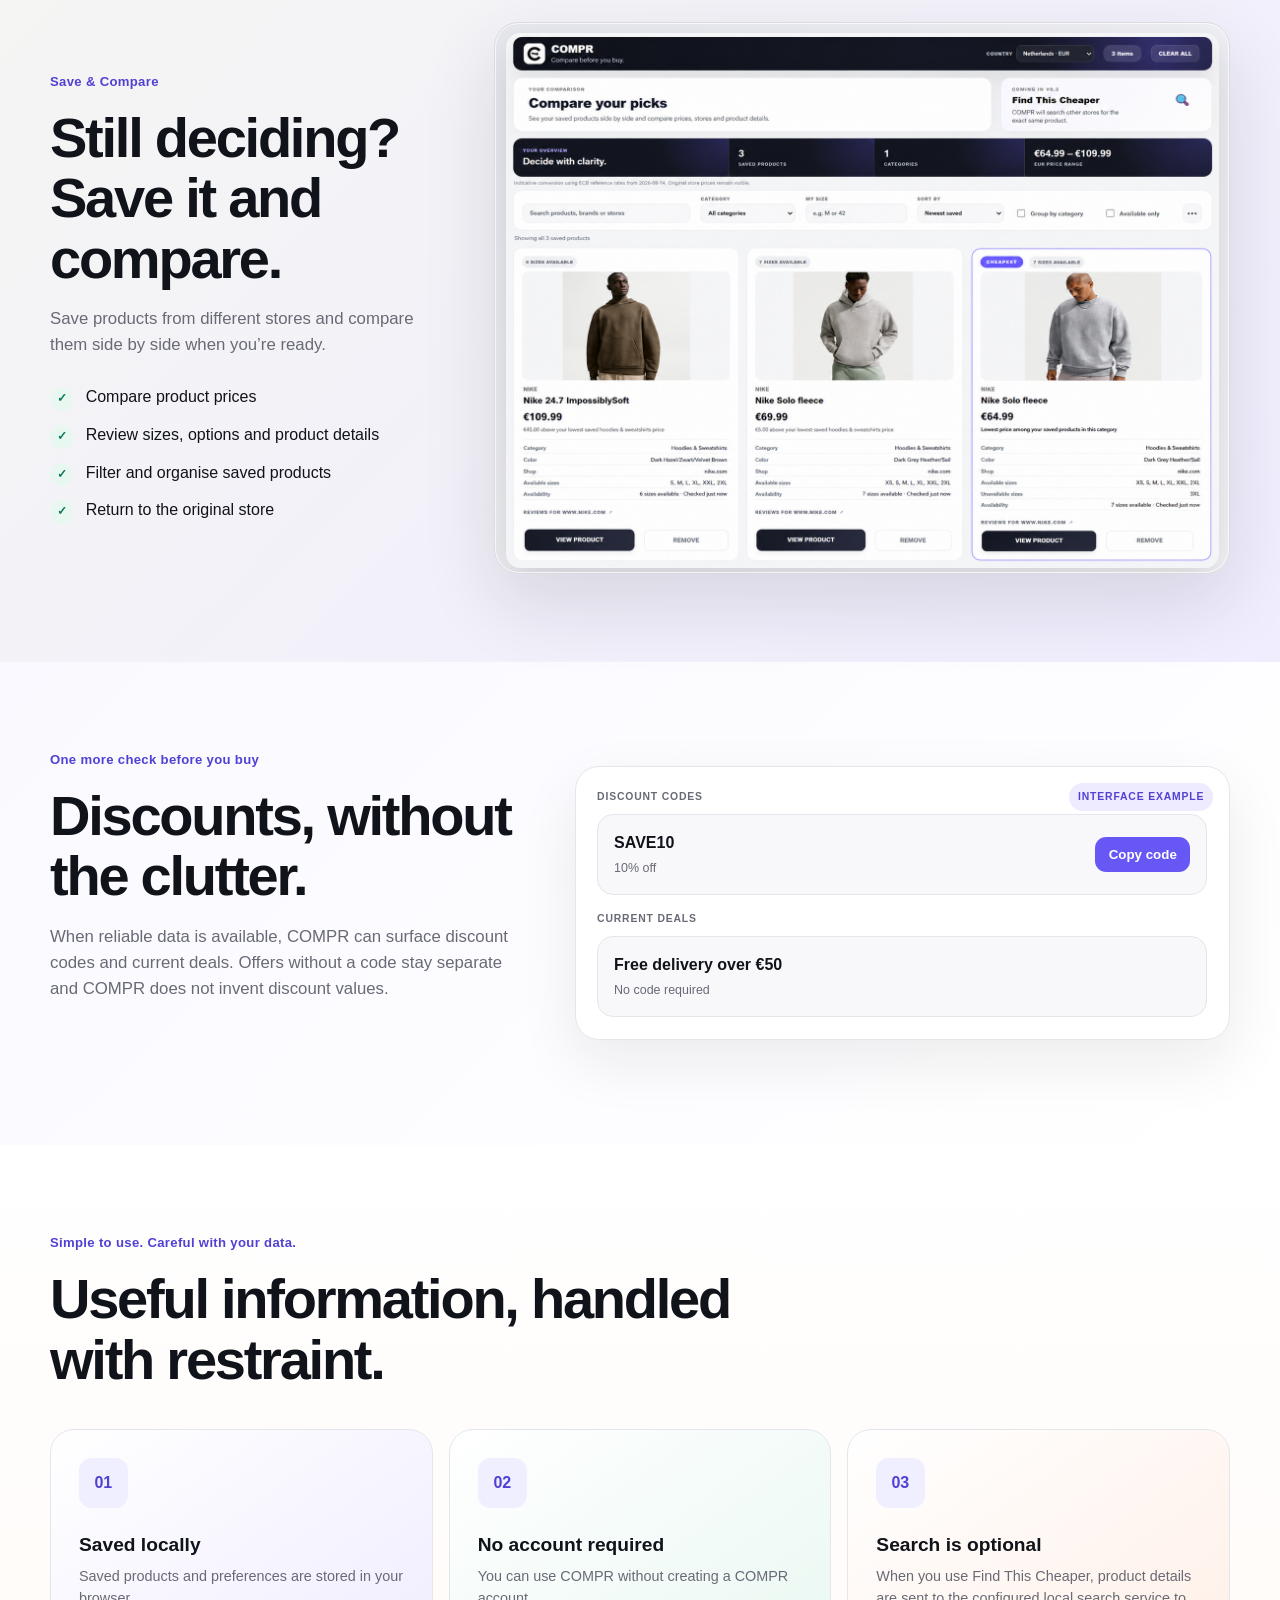
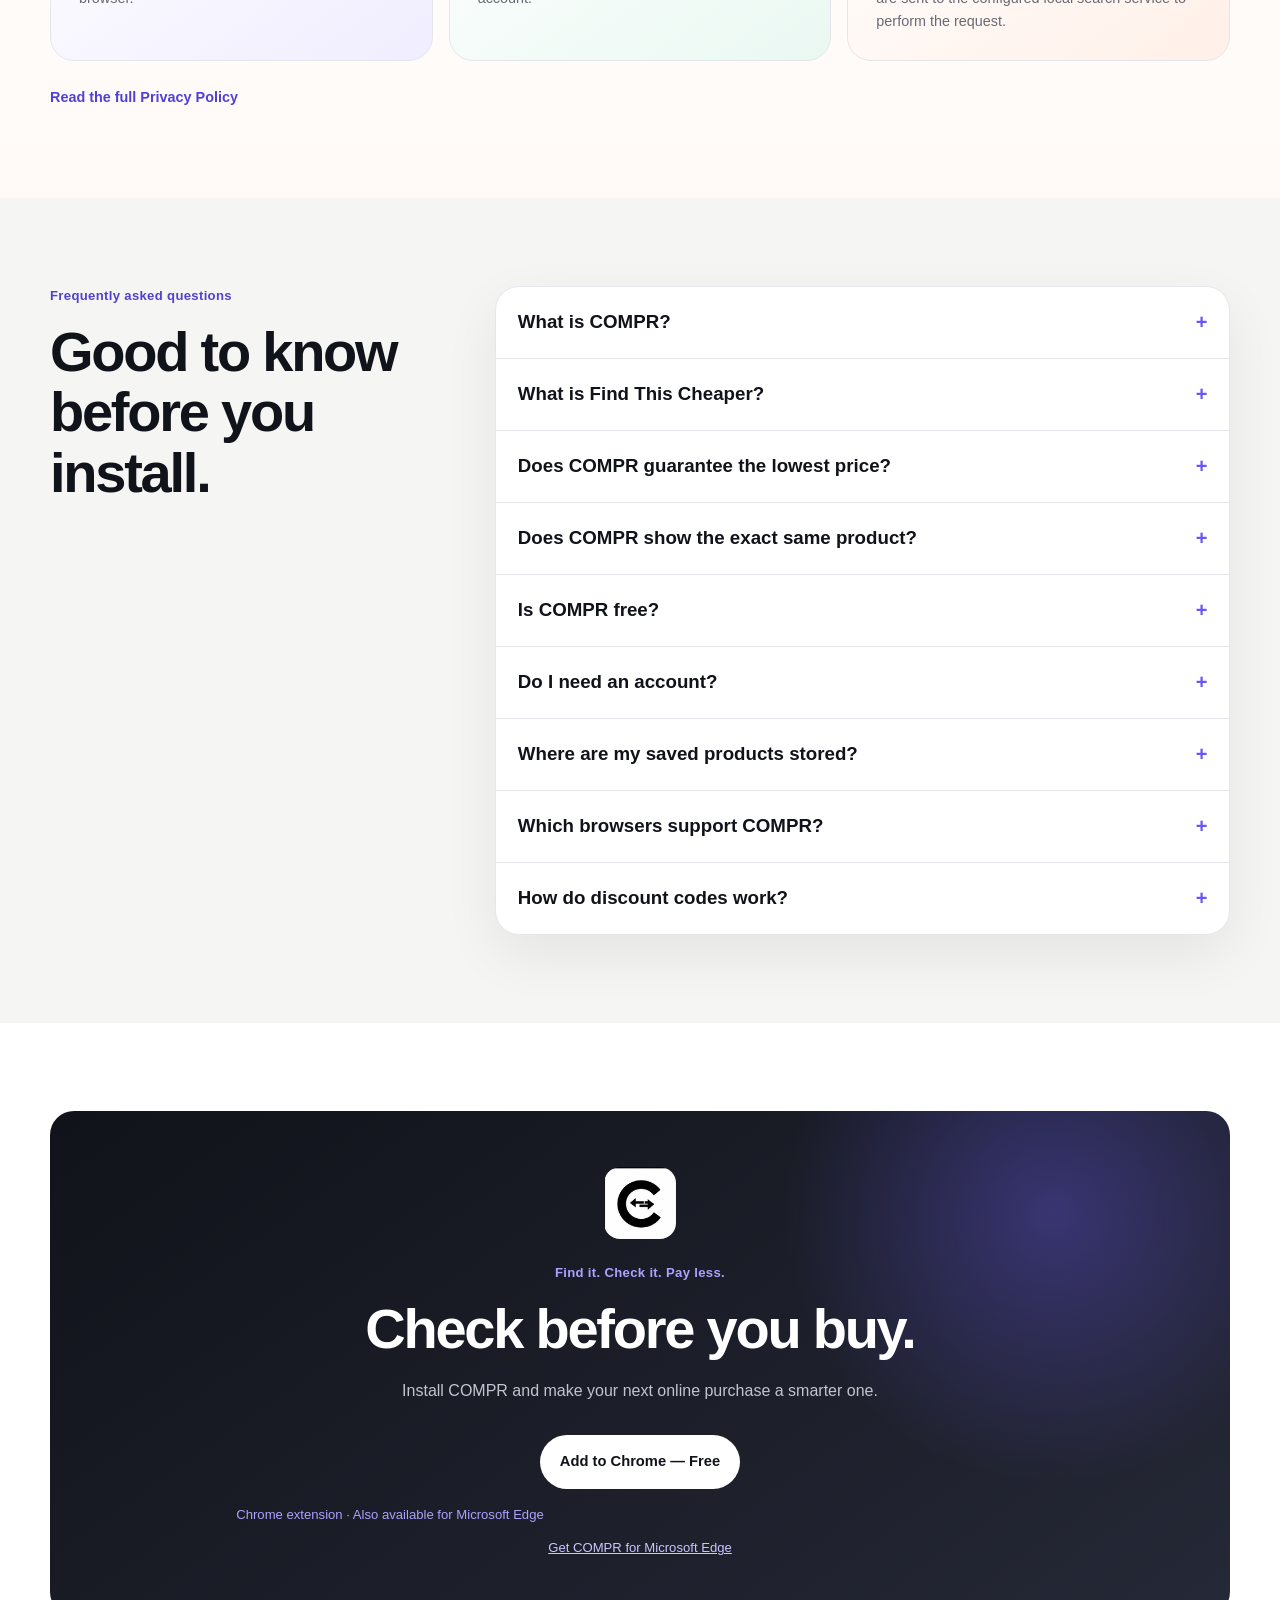
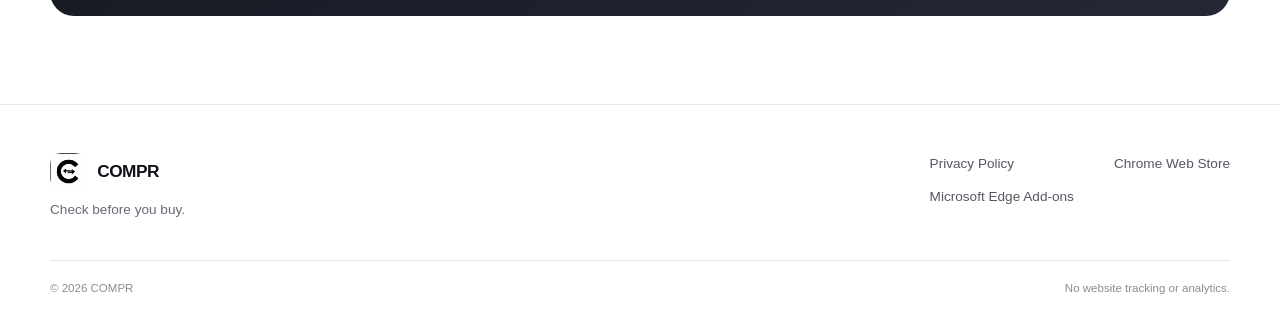
==== commit a2d5439e: "Refresh site around Find This Cheaper" ====
--- a/index.html
+++ b/index.html
@@ -1,197 +1,16 @@
-<!doctype html>
-<html lang="en">
-<head>
-  <meta charset="utf-8">
-  <meta name="viewport" content="width=device-width, initial-scale=1">
-  <title>COMPR — Save and compare clothes across webshops</title>
-  <meta name="description" content="COMPR helps you save and compare clothes from different webshops in one clear shortlist. Free for Chrome and Microsoft Edge.">
-  <meta name="theme-color" content="#11131a">
-  <meta property="og:type" content="website">
-  <meta property="og:title" content="COMPR — Stop shopping with 20 tabs open">
-  <meta property="og:description" content="Save clothing while you shop and compare price, colour, material and sizes in one clear shortlist.">
-  <meta property="og:image" content="compr-logo.png">
-  <meta property="og:image:alt" content="COMPR logo">
-  <meta name="twitter:card" content="summary">
-  <meta name="twitter:title" content="COMPR — Compare before you buy">
-  <meta name="twitter:description" content="A free, privacy-friendly browser extension for smarter product comparisons.">
-  <link rel="icon" href="compr-logo.png" type="image/png">
-  <link rel="stylesheet" href="style.css?v=20260819-2">
-  <script src="main.js?v=20260819-2" defer></script>
-</head>
-<body>
-  <a class="skip-link" href="#main">Skip to content</a>
-
-  <header class="site-header">
-    <div class="container nav-wrap">
-      <a class="brand" href="index.html" aria-label="COMPR home">
-        <img src="compr-logo.png" width="40" height="40" alt="">
-        <span>COMPR</span>
-      </a>
-      <nav aria-label="Primary navigation">
-        <a href="#how-it-works">How it works</a>
-        <a href="#demo">Demo</a>
-        <a href="#compare">Compare</a>
-        <a href="#privacy">Privacy</a>
-        <a href="#faq">FAQ</a>
-      </nav>
-      <label class="language-switcher"><span class="sr-only">Language</span><select data-language-select aria-label="Language"><option value="en">EN</option><option value="nl">NL</option><option value="de">DE</option><option value="fr">FR</option></select></label>
-      <a class="button button-small store-link" data-store="chrome" href="https://chromewebstore.google.com/detail/compr/opgdgckljdepjokbbdgahhbocdlkggkj" target="_blank" rel="noopener noreferrer">Add to Chrome — Free</a>
-    </div>
-  </header>
-
-  <main id="main">
-    <section class="hero section" id="overview">
-      <div class="container hero-grid">
-        <div class="hero-copy reveal">
-          <p class="eyebrow"><span></span> Compare before you buy</p>
-          <h1>Stop shopping with <em>20 tabs open.</em></h1>
-          <p class="hero-lead">Save clothes from different stores and compare price, sizes, colour and material in one clear shortlist.</p>
-          <div class="button-row">
-            <a class="button button-primary store-link" data-store="chrome" href="https://chromewebstore.google.com/detail/compr/opgdgckljdepjokbbdgahhbocdlkggkj" target="_blank" rel="noopener noreferrer">Add to Chrome — It’s free <span aria-hidden="true">↗</span></a>
-            <a class="button button-secondary store-link" data-store="edge" href="https://microsoftedge.microsoft.com/addons/detail/hiioneifjfpbgbnmmhjbhcnbbkpddnle" target="_blank" rel="noopener noreferrer">Get it for Microsoft Edge</a>
-          </div>
-          <p class="hero-trust">Free to use. No account required. Saved locally in your browser.</p>
-          <p class="desktop-note">COMPR works on desktop versions of Chrome and Microsoft Edge.</p>
-        </div>
-
-        <div class="hero-product-shot reveal">
-          <div class="shot-toolbar" aria-hidden="true"><i></i><i></i><i></i><span>COMPR extension</span></div>
-          <img src="compr-popup.png" width="498" height="746" alt="COMPR extension popup showing a detected Nike product with its price and available sizes">
-        </div>
-      </div>
-    </section>
-
-    <section class="proof-strip" aria-label="COMPR promises">
-      <div class="container proof-grid">
-        <p><strong>✓ Free to use</strong></p>
-        <p><strong>✓ No account required</strong></p>
-        <p><strong>✓ Products saved locally</strong></p>
-        <p><strong>✓ Official Chrome &amp; Edge stores</strong></p>
-      </div>
-    </section>
-
-    <section class="section demo-section" id="demo">
-      <div class="container demo-layout">
-        <div class="section-heading reveal">
-          <p class="eyebrow">See COMPR in action</p>
-          <h2>From product pages to one clear shortlist.</h2>
-          <p>See how two clothing products come together in the COMPR comparison overview.</p>
-          <ul class="demo-points">
-            <li>Save products while you browse</li>
-            <li>Review them in one organised overview</li>
-            <li>Compare the available product details</li>
-          </ul>
-        </div>
-        <figure class="demo-video-card reveal">
-          <video controls playsinline preload="metadata" poster="compr-demo-poster-v3.jpg" aria-label="Demonstration of saving and comparing products with COMPR">
-            <source src="compr-demo-v3.mp4" type="video/mp4">
-            <track kind="captions" src="compr-demo-en-v3.vtt" srclang="en" label="English">
-            <track kind="captions" src="compr-demo-nl-v3.vtt" srclang="nl" label="Nederlands">
-            <track kind="captions" src="compr-demo-de-v3.vtt" srclang="de" label="Deutsch">
-            <track kind="captions" src="compr-demo-fr-v3.vtt" srclang="fr" label="Français">
-            Your browser does not support HTML video.
-          </video>
-          <figcaption>Example product pages are shown for demonstration only. The displayed retailers are not affiliated with COMPR.</figcaption>
-        </figure>
-      </div>
-    </section>
-
-    <section class="section how-section" id="how-it-works">
-      <div class="container">
-        <div class="section-heading reveal">
-          <p class="eyebrow">How it works</p>
-          <h2>Three steps. One confident choice.</h2>
-        </div>
-        <ol class="steps-grid">
-          <li class="step-card reveal"><span>01</span><div class="step-icon" aria-hidden="true">＋</div><h3>Save clothes while you shop</h3><p>Open COMPR on a clothing product page and add the item to your shortlist.</p></li>
-          <li class="step-card reveal"><span>02</span><div class="step-icon" aria-hidden="true">⇄</div><h3>Compare the important details</h3><p>View available prices, sizes, colours and materials in one organised overview.</p></li>
-          <li class="step-card reveal"><span>03</span><div class="step-icon" aria-hidden="true">✓</div><h3>Choose your favourite</h3><p>Return to the original product page when you are ready to make your choice.</p></li>
-        </ol>
-      </div>
-    </section>
-
-    <section class="section compare-section" id="compare">
-      <div class="container compare-layout">
-        <div class="compare-copy reveal">
-          <p class="eyebrow">A clearer shortlist</p>
-          <h2>Everything worth comparing. Nothing you don’t need.</h2>
-          <p>Search, filter and sort saved items. Compare available product information without jumping between tabs.</p>
-          <ul class="feature-list">
-            <li><span>✓</span> Compare product prices</li>
-            <li><span>✓</span> Compare colours, materials and available sizes</li>
-            <li><span>✓</span> Filter and organise saved products</li>
-            <li><span>✓</span> Return to the original product page</li>
-          </ul>
-        </div>
-
-        <div class="comparison-demo has-real-screenshot reveal" data-screenshot-slot>
-          <a class="screenshot-link" href="compr-comparison-wide.png" target="_blank" rel="noopener noreferrer" aria-label="Open the COMPR comparison screenshot at full size">
-            <img class="real-screenshot" src="compr-comparison-wide.png" width="1448" height="1086" loading="lazy" alt="COMPR comparison page showing three saved Nike products with prices, sizes and product details">
-          </a>
-          <div class="demo-top"><div><small>YOUR COMPARISON</small><strong>Compare your picks</strong></div><span>3 items</span></div>
-          <div class="demo-controls"><span>Search saved products</span><span>All categories⌄</span><span>Price: low to high⌄</span></div>
-          <div class="demo-products">
-            <article><div class="abstract-product purple"></div><small>SAVED ITEM 01</small><h3>Relaxed overshirt</h3><strong>€49.00</strong><p>Colour · Navy</p><p>Material · Cotton mix</p></article>
-            <article class="best"><b>LOWEST PRICE</b><div class="abstract-product green"></div><small>SAVED ITEM 02</small><h3>Relaxed overshirt</h3><strong>€42.00</strong><p>Colour · Forest</p><p>Material · Cotton</p></article>
-            <article><div class="abstract-product sand"></div><small>SAVED ITEM 03</small><h3>Everyday jacket</h3><strong>€59.00</strong><p>Colour · Sand</p><p>Material · Twill</p></article>
-          </div>
-          <p class="illustration-note">Illustrative preview — replace with a real COMPR screenshot when available.</p>
-        </div>
-      </div>
-    </section>
-
-    <section class="section trust-section" id="privacy">
-      <div class="container">
-        <div class="section-heading reveal"><p class="eyebrow">Built with restraint</p><h2>Useful by design. Respectful by default.</h2></div>
-        <div class="trust-grid">
-          <article class="reveal"><span aria-hidden="true">€0</span><h3>Free to use.</h3><p>Install COMPR and start building a shortlist without a subscription.</p></article>
-          <article class="reveal"><span aria-hidden="true">◎</span><h3>No account required.</h3><p>You can use the core comparison experience without creating an account.</p></article>
-          <article class="reveal"><span aria-hidden="true">⌂</span><h3>Saved locally.</h3><p>Your saved products are kept in browser storage, not on a COMPR server.</p></article>
-        </div>
-        <p class="privacy-link-wrap"><a class="text-link" href="privacy.html">Read the full Privacy Policy →</a></p>
-      </div>
-    </section>
-
-    <section class="section faq-section" id="faq">
-      <div class="container faq-layout">
-        <div class="section-heading reveal"><p class="eyebrow">Frequently asked questions</p><h2>Good to know before you install.</h2></div>
-        <div class="faq-list reveal">
-          <article><h3><button type="button" aria-expanded="false">Is COMPR free?<span aria-hidden="true">+</span></button></h3><div class="faq-answer" hidden><p>Yes. COMPR is currently free to install and use.</p></div></article>
-          <article><h3><button type="button" aria-expanded="false">Do I need to create an account?<span aria-hidden="true">+</span></button></h3><div class="faq-answer" hidden><p>No. You can use the core COMPR experience without creating an account.</p></div></article>
-          <article><h3><button type="button" aria-expanded="false">Where are my saved products stored?<span aria-hidden="true">+</span></button></h3><div class="faq-answer" hidden><p>Your saved products are stored locally in your browser.</p></div></article>
-          <article><h3><button type="button" aria-expanded="false">Which browsers support COMPR?<span aria-hidden="true">+</span></button></h3><div class="faq-answer" hidden><p>COMPR is available for Google Chrome and Microsoft Edge.</p></div></article>
-          <article><h3><button type="button" aria-expanded="false">What happens if COMPR cannot detect a product?<span aria-hidden="true">+</span></button></h3><div class="faq-answer" hidden><p>Product pages can differ between webshops. If COMPR cannot detect a product correctly, you can continue shopping normally.</p></div></article>
-          <article><h3><button type="button" aria-expanded="false">Does COMPR work on mobile?<span aria-hidden="true">+</span></button></h3><div class="faq-answer" hidden><p>COMPR is a browser extension for desktop versions of Google Chrome and Microsoft Edge.</p></div></article>
-        </div>
-      </div>
-    </section>
-
-    <section class="section download-section" id="download">
-      <div class="container download-card reveal">
-        <img src="compr-logo.png" width="72" height="72" alt="COMPR app icon">
-        <p class="eyebrow">Ready when you are</p>
-        <h2>Close the extra tabs.<br>Keep the better options.</h2>
-        <p>Add COMPR to your browser for free and make your next shopping shortlist easier to understand.</p>
-        <div class="button-row centered">
-          <a class="button button-light store-link" data-store="chrome" href="https://chromewebstore.google.com/detail/compr/opgdgckljdepjokbbdgahhbocdlkggkj" target="_blank" rel="noopener noreferrer">Add to Chrome — It’s free <span aria-hidden="true">↗</span></a>
-          <a class="button button-outline store-link" data-store="edge" href="https://microsoftedge.microsoft.com/addons/detail/hiioneifjfpbgbnmmhjbhcnbbkpddnle" target="_blank" rel="noopener noreferrer">Get it for Microsoft Edge</a>
-        </div>
-        <p class="cta-trust">No account required · Free to use · Saved locally</p>
-      </div>
-    </section>
-  </main>
-
-  <footer class="site-footer">
-    <div class="container footer-grid">
-      <div><a class="brand footer-brand" href="index.html"><img src="compr-logo.png" width="36" height="36" alt=""><span>COMPR</span></a><p>Compare before you buy.</p></div>
-      <nav aria-label="Footer navigation">
-        <a href="privacy.html">Privacy Policy</a>
-        <a class="store-link" data-store="chrome" href="https://chromewebstore.google.com/detail/compr/opgdgckljdepjokbbdgahhbocdlkggkj" target="_blank" rel="noopener noreferrer">Chrome Web Store</a>
-        <a class="store-link" data-store="edge" href="https://microsoftedge.microsoft.com/addons/detail/hiioneifjfpbgbnmmhjbhcnbbkpddnle" target="_blank" rel="noopener noreferrer">Microsoft Edge Add-ons</a>
-      </nav>
-    </div>
-    <div class="container footer-bottom"><span>© <span data-year></span> COMPR</span><span>No tracking. No analytics.</span></div>
-  </footer>
-
-</body>
-</html>
+<!doctype html><html lang="en"><head><meta charset="utf-8"><meta name="viewport" content="width=device-width,initial-scale=1"><title>COMPR — Find the same product for less</title><meta name="description" content="Use COMPR while shopping online to check whether the same product is available for less. Save and compare products when you need more time."><meta name="theme-color" content="#11131a"><meta property="og:title" content="COMPR — Find it. Check it. Pay less."><meta property="og:description" content="Check whether the product you want is available for less, then save and compare your options."><meta property="og:image" content="compr-popup.png"><link rel="icon" href="compr-logo.png"><link rel="stylesheet" href="style.css?v=20260823-1"><script src="main.js?v=20260823-1" defer></script></head><body>
+<a class="skip-link" href="#main">Skip to content</a><header class="site-header"><div class="container nav-wrap"><a class="brand" href="#overview"><img src="compr-logo.png" width="40" height="40" alt=""><span>COMPR</span></a><nav><a href="#how-it-works">How it works</a><a href="#find-cheaper">Find This Cheaper</a><a href="#compare">Compare</a><a href="#privacy">Privacy</a><a href="#faq">FAQ</a></nav><label class="language-switcher"><span class="sr-only">Language</span><select data-language-select><option value="en">EN</option><option value="nl">NL</option><option value="de">DE</option><option value="fr">FR</option></select></label><a class="button button-small store-link" data-store="chrome" href="#">Add to Chrome — Free</a></div></header>
+<main id="main">
+<section class="hero section" id="overview"><div class="container hero-grid"><div class="hero-copy reveal"><p class="eyebrow"><span></span> Shop smarter with COMPR</p><h1>Found something you want?<br><em>Find it cheaper.</em></h1><p class="hero-lead">COMPR checks for the same product at a better price — without leaving your shopping flow.</p><div class="button-row"><a class="button button-primary store-link" data-store="chrome" href="#">Add to Chrome — Free</a><a class="button button-secondary" href="#how-it-works">See how it works</a></div><p class="hero-trust">Free to install · No account required</p><p class="desktop-note">For desktop versions of Chrome and Microsoft Edge.</p></div><div class="hero-find-visual reveal"><span class="demo-label">Demo</span><div class="hero-shot"><div class="shot-toolbar"><i></i><i></i><i></i><span>COMPR extension</span></div><img src="compr-popup.png" width="498" height="746" alt="COMPR popup showing a product image, details and price"></div><div class="price-story"><div><span>Current price</span><strong>€129.99</strong></div><div class="find-step"><span>Find This Cheaper</span></div><div class="better-price"><span>Same product</span><strong>€99.95</strong><b>You save €30.04</b></div></div></div></div></section>
+<section class="proof-strip"><div class="container proof-grid"><p><strong>Same-product focus</strong></p><p><strong>Free to install</strong></p><p><strong>No account required</strong></p><p><strong>Products saved locally</strong></p></div></section>
+<section class="section savings-section" id="find-cheaper"><div class="container savings-layout"><div class="section-heading reveal"><p class="eyebrow">Find This Cheaper</p><h2>Same product.<br>Better price.</h2><p>COMPR searches for matching products and puts relevant options in one place. Demo prices are illustrative, not live retailer offers.</p><a class="text-link" href="#how-it-works">See how the check works</a></div><div class="savings-card reveal"><span class="demo-label">Demo</span><div class="savings-product"><img src="compr-logo.png" width="54" height="54" alt=""><div><small>THE PRODUCT YOU’RE VIEWING</small><strong>Everyday headphones</strong></div></div><div class="price-compare"><div><span>Current store</span><strong>€129.99</strong></div><span class="versus">versus</span><div class="winning"><span>Better price</span><strong>€99.95</strong></div></div><div class="saving-total"><span>Potential saving</span><strong>€30.04</strong></div></div></div></section>
+<section class="section matching-section"><div class="container matching-layout"><div class="matching-copy reveal"><p class="eyebrow">Confident matching first</p><h2>Not something similar.<br>The same product.</h2><p>COMPR is built to prioritize confident product matches over random alternatives. When available, it checks brand, product name, model or SKU, colour and product details.</p><p class="trust-note">If COMPR cannot confidently identify the same product, it should say so instead of presenting an unrelated item as a match.</p></div><div class="match-signals reveal"><span>Brand</span><span>Product name</span><span>Model / SKU</span><span>Colour</span><span>Product details</span></div></div></section>
+<section class="section how-section" id="how-it-works"><div class="container"><div class="section-heading reveal"><p class="eyebrow">How it works</p><h2>Check before you buy.</h2></div><ol class="steps-grid"><li class="step-card reveal"><span>01</span><div class="step-icon">1</div><h3>Shop normally</h3><p>Browse your favourite online stores and open a product you like.</p></li><li class="step-card reveal"><span>02</span><div class="step-icon">2</div><h3>Find This Cheaper</h3><p>Open COMPR on the product page and check for a better price.</p></li><li class="step-card reveal"><span>03</span><div class="step-icon">3</div><h3>Choose the better deal</h3><p>Review the matching options and decide where you want to buy.</p></li></ol></div></section>
+<section class="section demo-section" id="demo"><div class="container demo-layout"><div class="section-heading reveal"><p class="eyebrow">See COMPR in action</p><h2>From product page to a smarter choice.</h2><p>The current video shows how products are saved and compared. Find This Cheaper is demonstrated separately above.</p><ul class="demo-points"><li>Open COMPR while you shop</li><li>Check available product information</li><li>Save it for a side-by-side comparison</li></ul></div><figure class="demo-video-card reveal"><video controls playsinline preload="metadata" poster="compr-demo-poster-v3.jpg"><source src="compr-demo-v3.mp4"><track kind="captions" src="compr-demo-en-v3.vtt" srclang="en" label="English"><track kind="captions" src="compr-demo-nl-v3.vtt" srclang="nl" label="Nederlands"><track kind="captions" src="compr-demo-de-v3.vtt" srclang="de" label="Deutsch"><track kind="captions" src="compr-demo-fr-v3.vtt" srclang="fr" label="Français"></video><figcaption>Product pages are shown for demonstration only. Displayed retailers are not affiliated with COMPR.</figcaption></figure></div></section>
+<section class="section compare-section" id="compare"><div class="container compare-layout"><div class="compare-copy reveal"><p class="eyebrow">Save &amp; Compare</p><h2>Still deciding?<br>Save it and compare.</h2><p>Save products from different stores and compare them side by side when you’re ready.</p><ul class="feature-list"><li><span>✓</span> Compare product prices</li><li><span>✓</span> Review sizes, options and product details</li><li><span>✓</span> Filter and organise saved products</li><li><span>✓</span> Return to the original store</li></ul></div><div class="comparison-demo has-real-screenshot reveal"><a class="screenshot-link" href="compr-comparison-wide.png" target="_blank"><img class="real-screenshot" src="compr-comparison-wide.png" width="1448" height="1086" loading="lazy" alt="COMPR comparison page with saved products and prices"></a></div></div></section>
+<section class="section deals-section"><div class="container deals-layout"><div class="section-heading reveal"><p class="eyebrow">One more check before you buy</p><h2>Discounts, without the clutter.</h2><p>When reliable data is available, COMPR can surface discount codes and current deals. Offers without a code stay separate and COMPR does not invent discount values.</p></div><div class="deal-preview reveal"><div class="preview-group"><small>DISCOUNT CODES</small><article><div><strong>SAVE10</strong><span>10% off</span></div><button disabled>Copy code</button></article></div><div class="preview-group"><small>CURRENT DEALS</small><article><div><strong>Free delivery over €50</strong><span>No code required</span></div></article></div><span class="demo-label">Interface example</span></div></div></section>
+<section class="section trust-section" id="privacy"><div class="container"><div class="section-heading reveal"><p class="eyebrow">Simple to use. Careful with your data.</p><h2>Useful information, handled with restraint.</h2></div><div class="trust-grid"><article class="reveal"><span>01</span><h3>Saved locally</h3><p>Saved products and preferences are stored in your browser.</p></article><article class="reveal"><span>02</span><h3>No account required</h3><p>You can use COMPR without creating a COMPR account.</p></article><article class="reveal"><span>03</span><h3>Search is optional</h3><p>When you use Find This Cheaper, product details are sent to the configured local search service to perform the request.</p></article></div><p class="privacy-link-wrap"><a class="text-link" href="privacy.html">Read the full Privacy Policy</a></p></div></section>
+<section class="section faq-section" id="faq"><div class="container faq-layout"><div class="section-heading reveal"><p class="eyebrow">Frequently asked questions</p><h2>Good to know before you install.</h2></div><div class="faq-list reveal">
+<article><h3><button aria-expanded="false">What is COMPR?<span>+</span></button></h3><div class="faq-answer" hidden><p>A browser extension that checks products, looks for the same item at a better price and saves products for comparison.</p></div></article><article><h3><button aria-expanded="false">What is Find This Cheaper?<span>+</span></button></h3><div class="faq-answer" hidden><p>It searches the web for matching offers based on the product information COMPR can detect.</p></div></article><article><h3><button aria-expanded="false">Does COMPR guarantee the lowest price?<span>+</span></button></h3><div class="faq-answer" hidden><p>No. Results depend on available product data and searchable offers. Always verify the retailer, product and final price.</p></div></article><article><h3><button aria-expanded="false">Does COMPR show the exact same product?<span>+</span></button></h3><div class="faq-answer" hidden><p>COMPR prioritizes the same product using identifiers and details when available, and rejects low-confidence alternatives.</p></div></article><article><h3><button aria-expanded="false">Is COMPR free?<span>+</span></button></h3><div class="faq-answer" hidden><p>COMPR is currently free to install. No paid plans are being advertised.</p></div></article><article><h3><button aria-expanded="false">Do I need an account?<span>+</span></button></h3><div class="faq-answer" hidden><p>No. The current COMPR experience does not require an account.</p></div></article><article><h3><button aria-expanded="false">Where are my saved products stored?<span>+</span></button></h3><div class="faq-answer" hidden><p>Your saved products are stored locally in your browser.</p></div></article><article><h3><button aria-expanded="false">Which browsers support COMPR?<span>+</span></button></h3><div class="faq-answer" hidden><p>COMPR is available for desktop versions of Google Chrome and Microsoft Edge.</p></div></article><article><h3><button aria-expanded="false">How do discount codes work?<span>+</span></button></h3><div class="faq-answer" hidden><p>COMPR shows credible-looking codes and keeps deals without a code separate. Check availability and conditions at checkout.</p></div></article></div></div></section>
+<section class="section download-section" id="download"><div class="container download-card reveal"><img src="compr-logo.png" width="72" height="72" alt="COMPR app icon"><p class="eyebrow">Find it. Check it. Pay less.</p><h2>Check before you buy.</h2><p>Install COMPR and make your next online purchase a smarter one.</p><div class="button-row centered"><a class="button button-light store-link" data-store="chrome" href="#">Add to Chrome — Free</a></div><p class="cta-trust">Chrome extension · Also available for Microsoft Edge</p><a class="edge-inline store-link" data-store="edge" href="#">Get COMPR for Microsoft Edge</a></div></section>
+</main><footer class="site-footer"><div class="container footer-grid"><div><a class="brand footer-brand" href="#overview"><img src="compr-logo.png" width="36" height="36" alt=""><span>COMPR</span></a><p>Check before you buy.</p></div><nav><a href="privacy.html">Privacy Policy</a><a class="store-link" data-store="chrome" href="#">Chrome Web Store</a><a class="store-link" data-store="edge" href="#">Microsoft Edge Add-ons</a></nav></div><div class="container footer-bottom"><span>© <span data-year></span> COMPR</span><span>No website tracking or analytics.</span></div></footer></body></html>
--- a/style.css
+++ b/style.css
@@ -318,3 +318,50 @@
   *,*::before,*::after { scroll-behavior: auto !important; transition-duration: .01ms !important; animation-duration: .01ms !important; animation-iteration-count: 1 !important; }
   .reveal { opacity: 1; transform: none; }
 }
+
+/* 2026 positioning refresh: Find This Cheaper first */
+.hero-find-visual { position:relative; display:grid; grid-template-columns:minmax(0,1fr) minmax(12rem,.78fr); gap:1rem; align-items:center; padding:1rem; border:1px solid #dedee6; border-radius:1.6rem; background:linear-gradient(145deg,#fff,#f3f1ff); box-shadow:var(--shadow); }
+.hero-shot { min-width:0; overflow:hidden; border:1px solid #dedee6; border-radius:1.15rem; background:#fff; }
+.hero-shot img { display:block; width:100%; max-height:31rem; object-fit:cover; object-position:top; }
+.demo-label { display:inline-flex; width:max-content; padding:.35rem .55rem; border-radius:999px; background:#eeeaff; color:var(--accent-dark); font-size:.65rem; font-weight:900; letter-spacing:.08em; text-transform:uppercase; }
+.hero-find-visual > .demo-label,.savings-card > .demo-label,.deal-preview > .demo-label { position:absolute; z-index:3; top:1rem; right:1rem; }
+.price-story { display:grid; gap:.7rem; }
+.price-story > div { display:grid; gap:.2rem; padding:1rem; border:1px solid var(--line); border-radius:1rem; background:#fff; }
+.price-story span,.price-compare span,.saving-total span { color:var(--muted); font-size:.72rem; font-weight:700; }
+.price-story strong { font-size:1.55rem; letter-spacing:-.04em; }
+.price-story .find-step { border:0; background:var(--ink); color:#fff; }
+.price-story .find-step span { color:#fff; font-weight:850; }
+.price-story .better-price { border-color:#cfc9ff; background:#f5f3ff; }
+.better-price b { color:#087d55; font-size:.72rem; }
+.savings-section { background:linear-gradient(180deg,#fff,#f7f5ff); }
+.savings-layout,.matching-layout,.deals-layout { display:grid; gap:2.5rem; align-items:center; }
+.savings-card { position:relative; padding:1.4rem; border:1px solid #dcd9eb; border-radius:1.5rem; background:#fff; box-shadow:0 25px 65px rgba(21,21,29,.1); }
+.savings-product { display:flex; align-items:center; gap:1rem; padding-bottom:1rem; border-bottom:1px solid var(--line); }
+.savings-product img { border-radius:.75rem; }
+.savings-product div { display:grid; gap:.25rem; }
+.savings-product small { color:var(--muted); font-size:.62rem; font-weight:850; letter-spacing:.06em; }
+.price-compare { display:grid; grid-template-columns:1fr auto 1fr; gap:.8rem; align-items:center; padding:1.25rem 0; }
+.price-compare div { display:grid; gap:.3rem; }
+.price-compare strong { font-size:clamp(1.65rem,4vw,2.5rem); }
+.price-compare .winning strong { color:var(--accent-dark); }
+.versus { font-size:.68rem!important; text-transform:uppercase; }
+.saving-total { display:flex; justify-content:space-between; align-items:center; padding:1rem; border-radius:1rem; background:var(--ink); color:#fff; }
+.saving-total span { color:#c5c5d0; }.saving-total strong { font-size:1.35rem; }
+.matching-section { background:var(--ink); color:#fff; }
+.matching-copy p:not(.eyebrow) { color:#c1c2cc; }
+.trust-note { padding:1rem 1.1rem; border-left:3px solid var(--accent); background:rgba(255,255,255,.05); }
+.match-signals { display:flex; flex-wrap:wrap; gap:.75rem; }
+.match-signals span { padding:.8rem 1rem; border:1px solid #464956; border-radius:999px; background:#20232e; font-size:.85rem; font-weight:750; }
+.deals-section { background:linear-gradient(135deg,#faf9ff,#fff); }
+.deal-preview { position:relative; display:grid; gap:1rem; padding:1.35rem; border:1px solid var(--line); border-radius:1.5rem; background:#fff; box-shadow:0 22px 60px rgba(21,21,29,.08); }
+.preview-group { display:grid; gap:.55rem; }.preview-group small { color:var(--muted); font-size:.65rem; font-weight:900; letter-spacing:.08em; }
+.preview-group article { display:flex; justify-content:space-between; gap:1rem; align-items:center; padding:1rem; border:1px solid var(--line); border-radius:1rem; background:#f8f8fb; }
+.preview-group article div { display:grid; gap:.2rem; }.preview-group article span { color:var(--muted); font-size:.78rem; }
+.preview-group button { padding:.65rem .85rem; border:0; border-radius:.7rem; background:var(--accent); color:#fff; font-weight:800; opacity:1; }
+.edge-inline { display:inline-block; margin-top:.8rem; color:#c9c5ff; font-size:.82rem; }
+.comparison-demo.has-real-screenshot { aspect-ratio:4/3; }
+
+@media (min-width:760px){.savings-layout,.matching-layout,.deals-layout{grid-template-columns:.85fr 1.15fr}.section{padding:5.5rem 0}.hero{padding-block:5.5rem}.compare-layout{grid-template-columns:.7fr 1.3fr}}
+@media (max-width:759px){.hero-find-visual{grid-template-columns:1fr}.hero-shot img{max-height:28rem}.price-story{grid-template-columns:1fr 1fr}.price-story .find-step{grid-column:1/-1;grid-row:1}.price-story strong{font-size:1.3rem}.savings-layout,.matching-layout,.deals-layout{gap:1.7rem}}
+@media (max-width:519px){main,header,footer,.nav-wrap,.nav-wrap nav{min-width:0;max-width:100%}.nav-wrap{justify-content:flex-start}.language-switcher{margin-left:auto}.button-small{display:none}.nav-wrap nav{flex:0 0 100%;padding-bottom:.2rem}.hero-grid>*{min-width:0}.hero-copy{width:100%;max-width:100%;overflow:hidden}.hero h1{width:100%;max-width:100%;font-size:clamp(2.2rem,10.5vw,2.65rem);text-wrap:wrap;overflow-wrap:normal;word-break:normal}.hero-lead{font-size:1rem}.button-row{max-width:100%}}
+@media (max-width:430px){.hero{padding-top:3.5rem}.hero-grid{gap:2.5rem}.hero-find-visual{width:100%;padding:.7rem}.hero-shot img{max-height:25rem}.price-story{grid-template-columns:1fr}.price-story .find-step{grid-column:auto}.price-compare{grid-template-columns:1fr}.versus{display:none}.proof-grid{grid-template-columns:1fr 1fr}.proof-grid p{font-size:.7rem}.preview-group article{align-items:flex-start;flex-direction:column}.preview-group button{width:100%}.comparison-demo.has-real-screenshot{aspect-ratio:1/1.08}.comparison-demo.has-real-screenshot .real-screenshot{object-position:left top}}
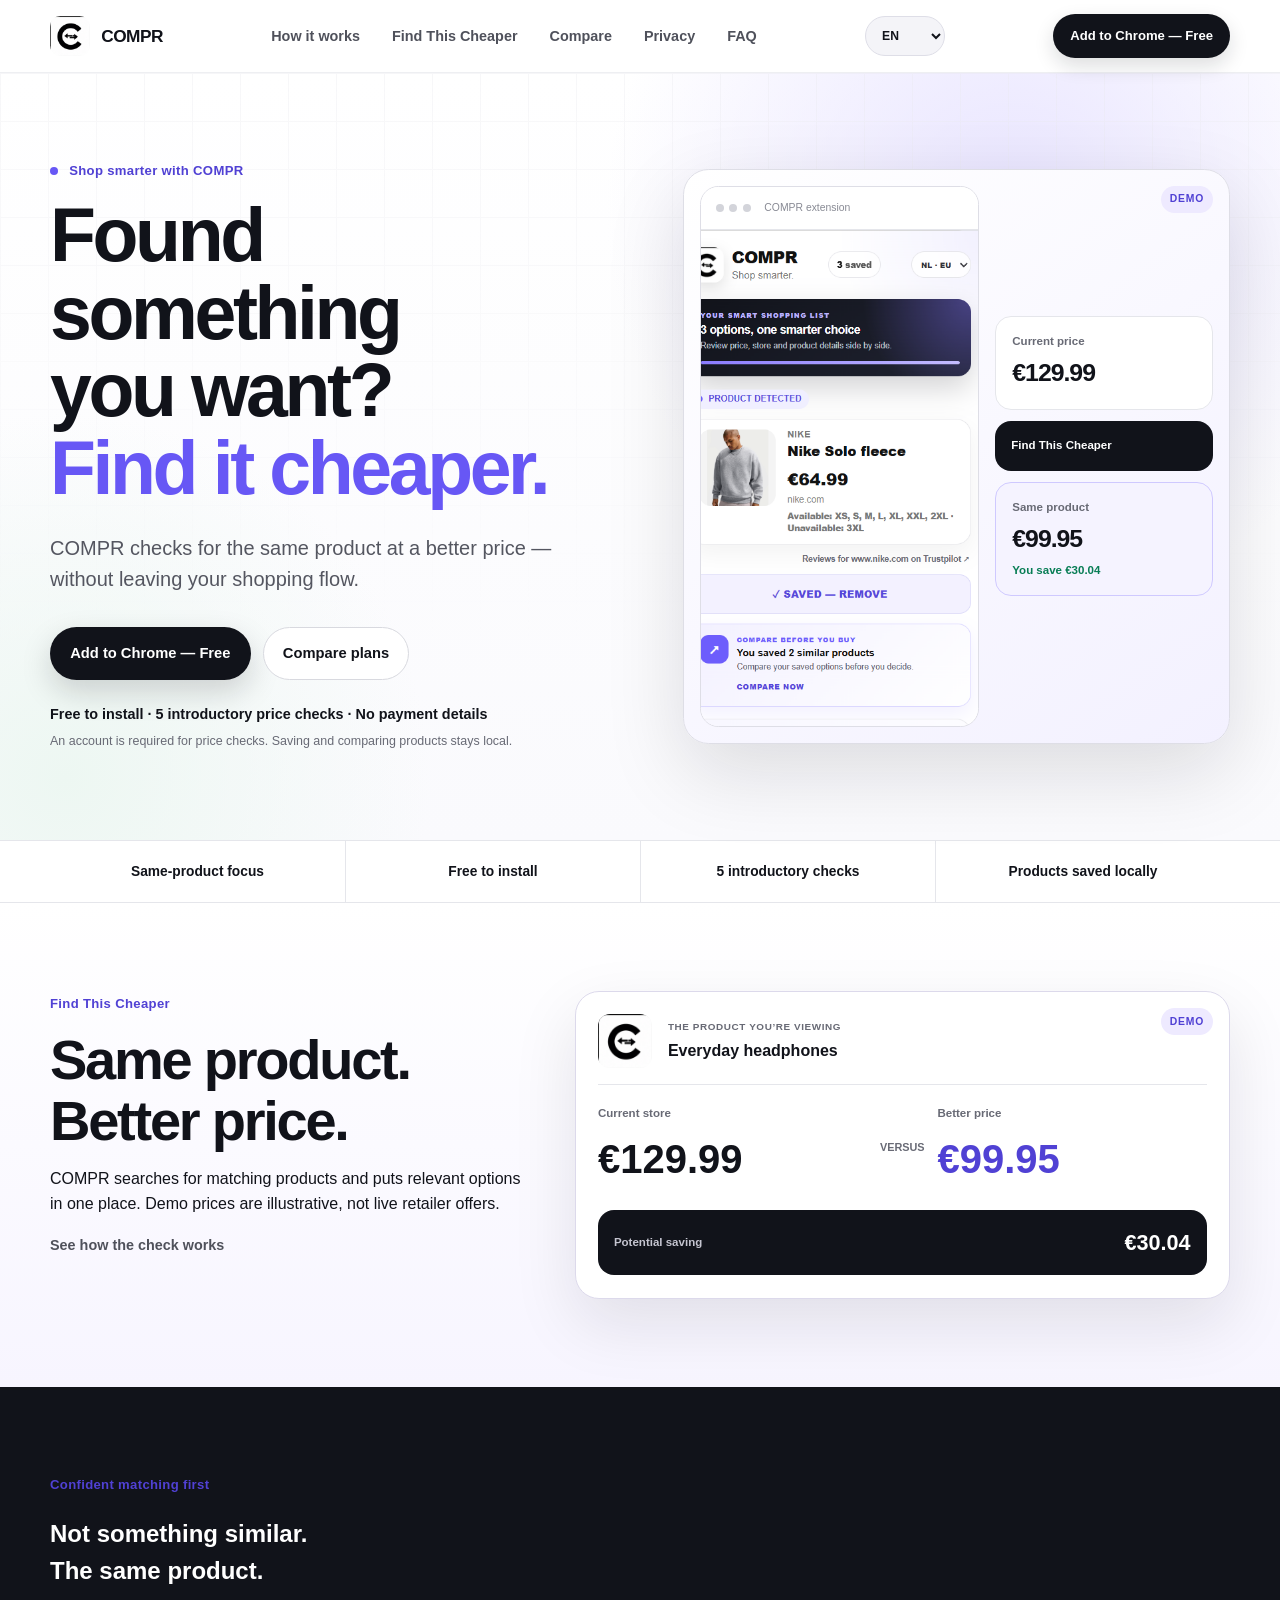
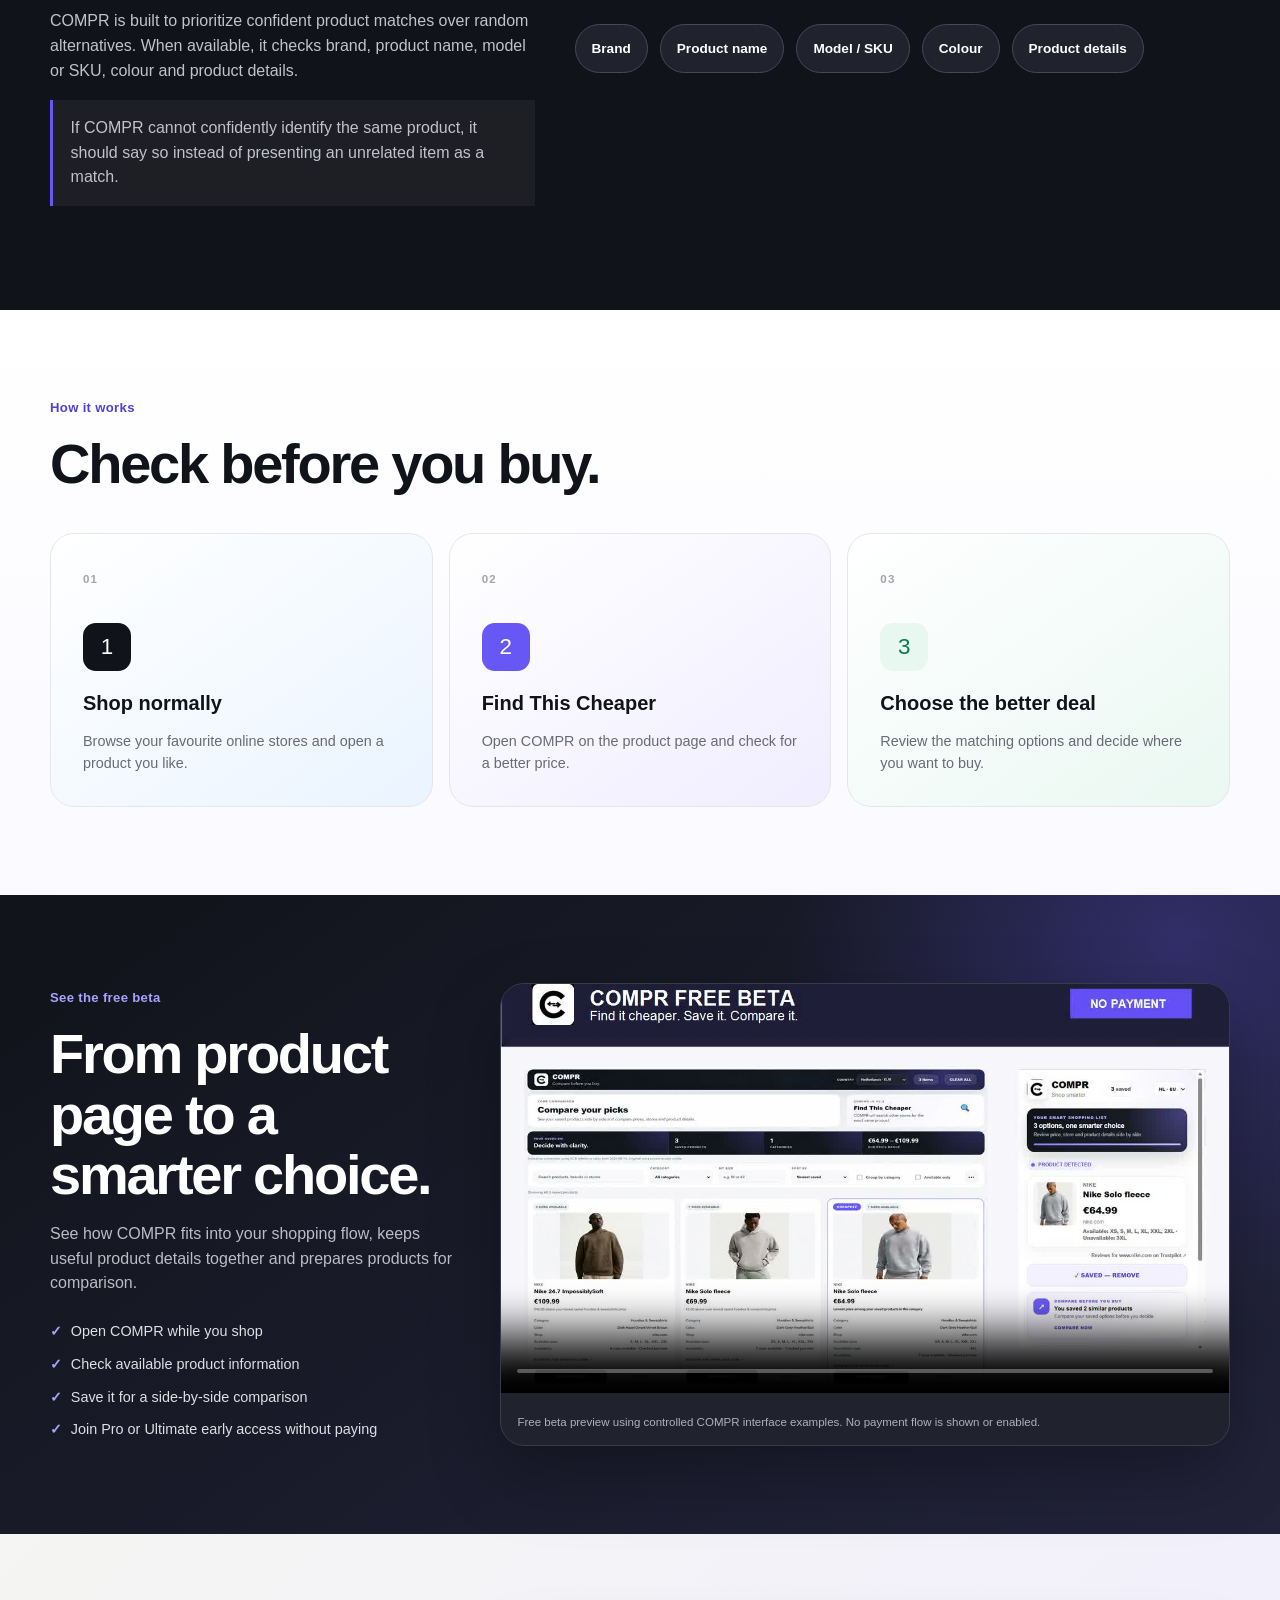
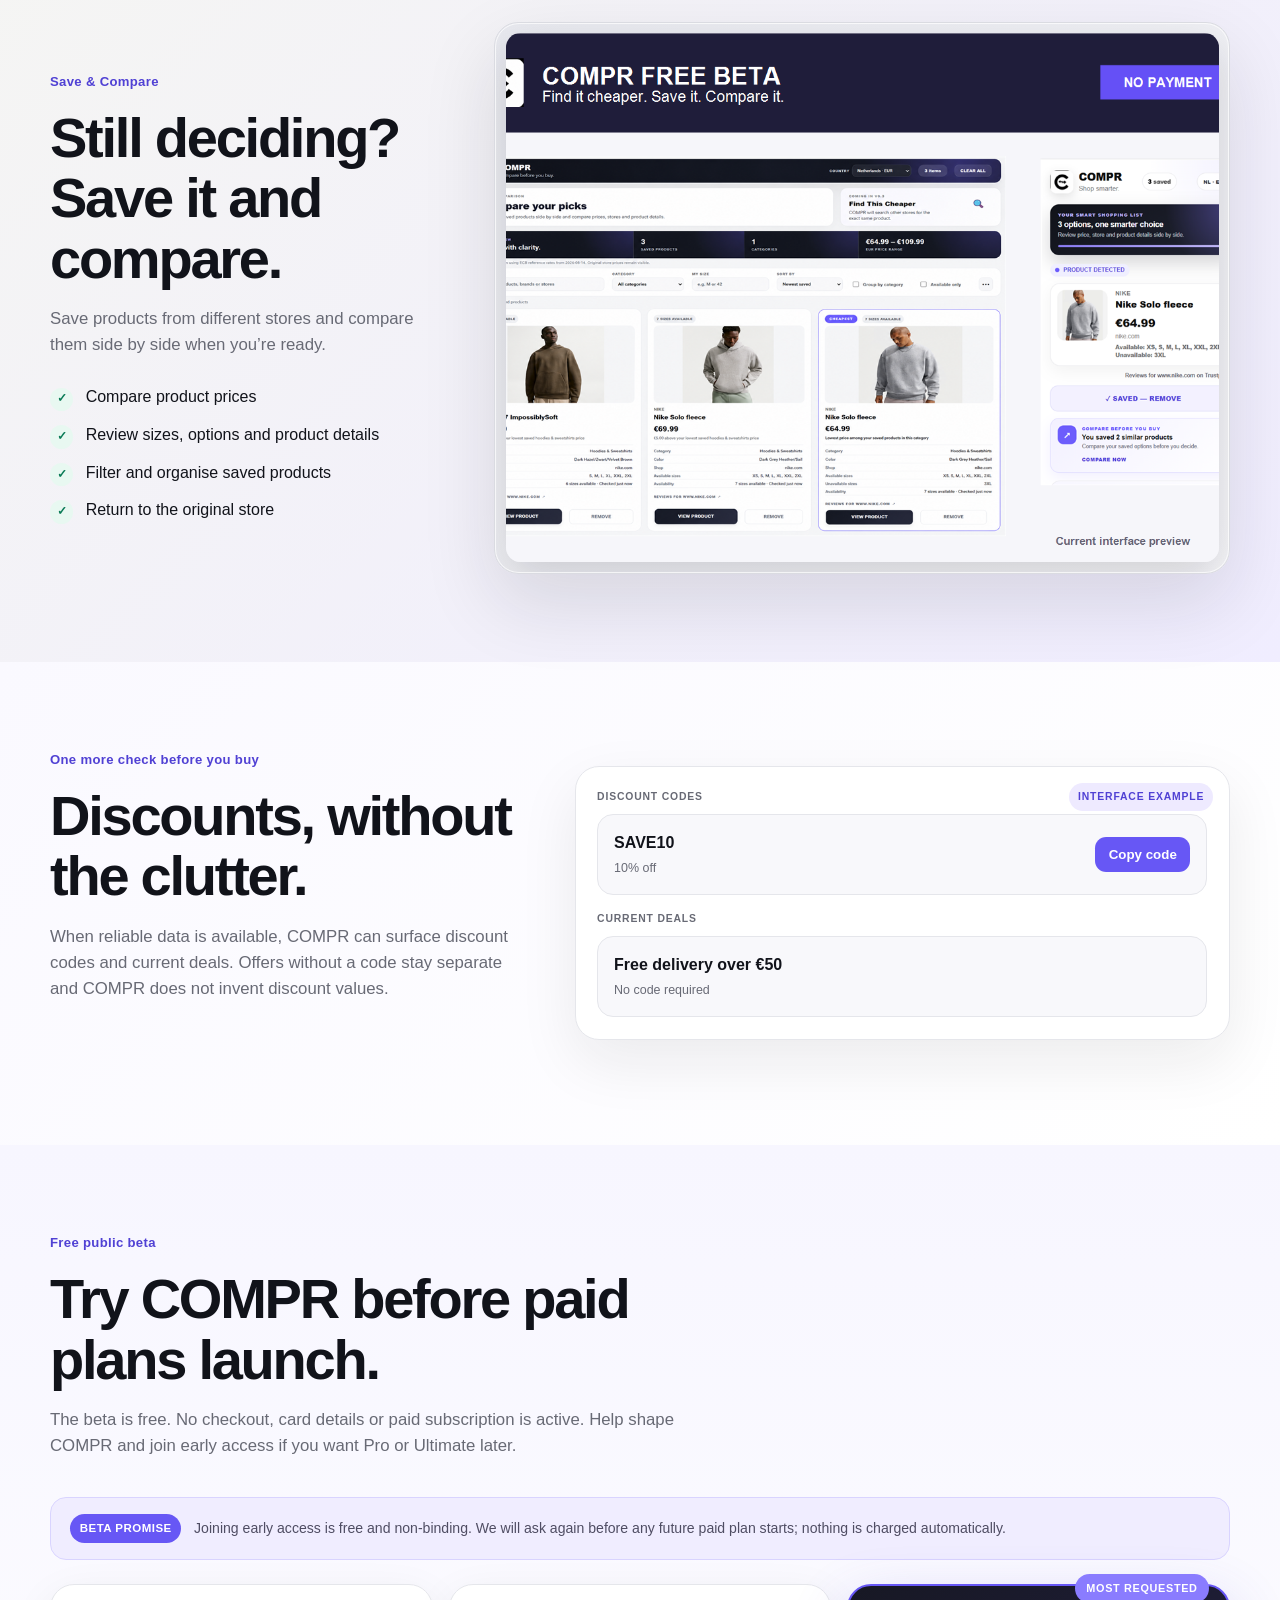
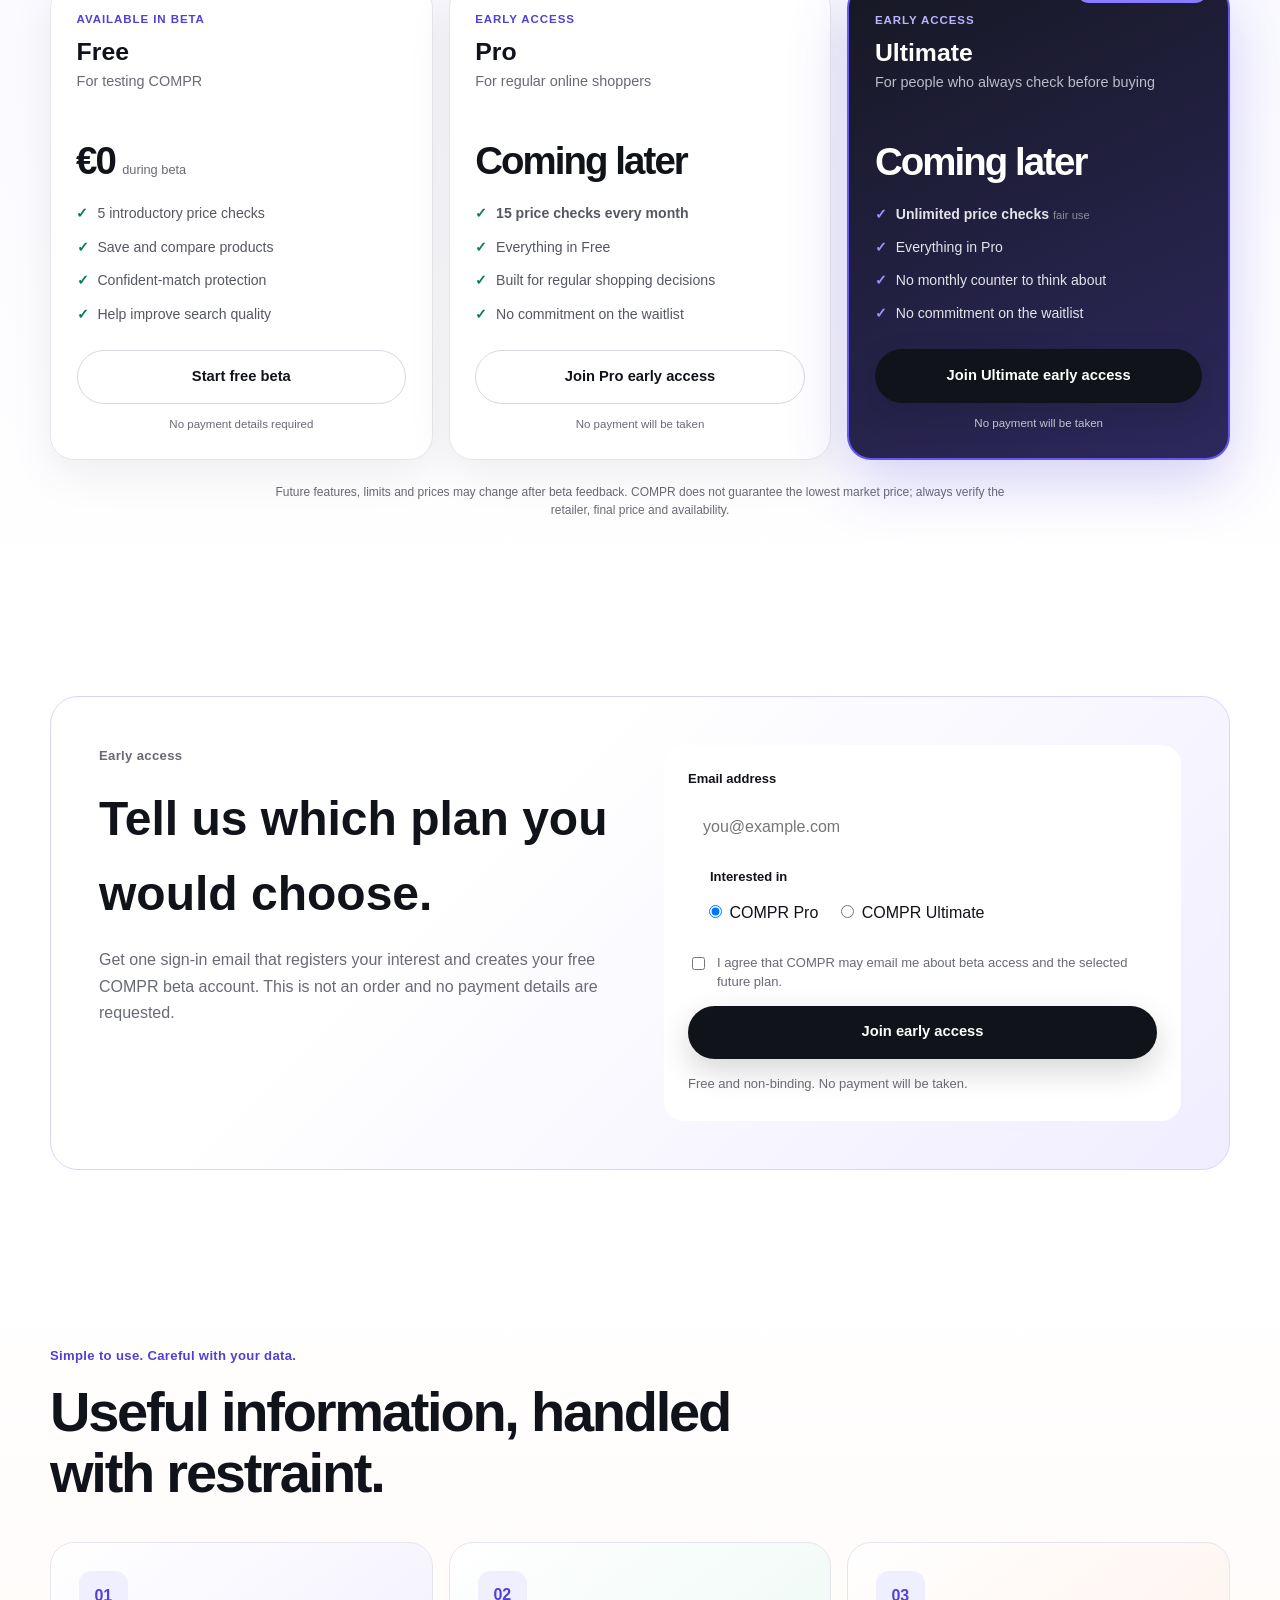
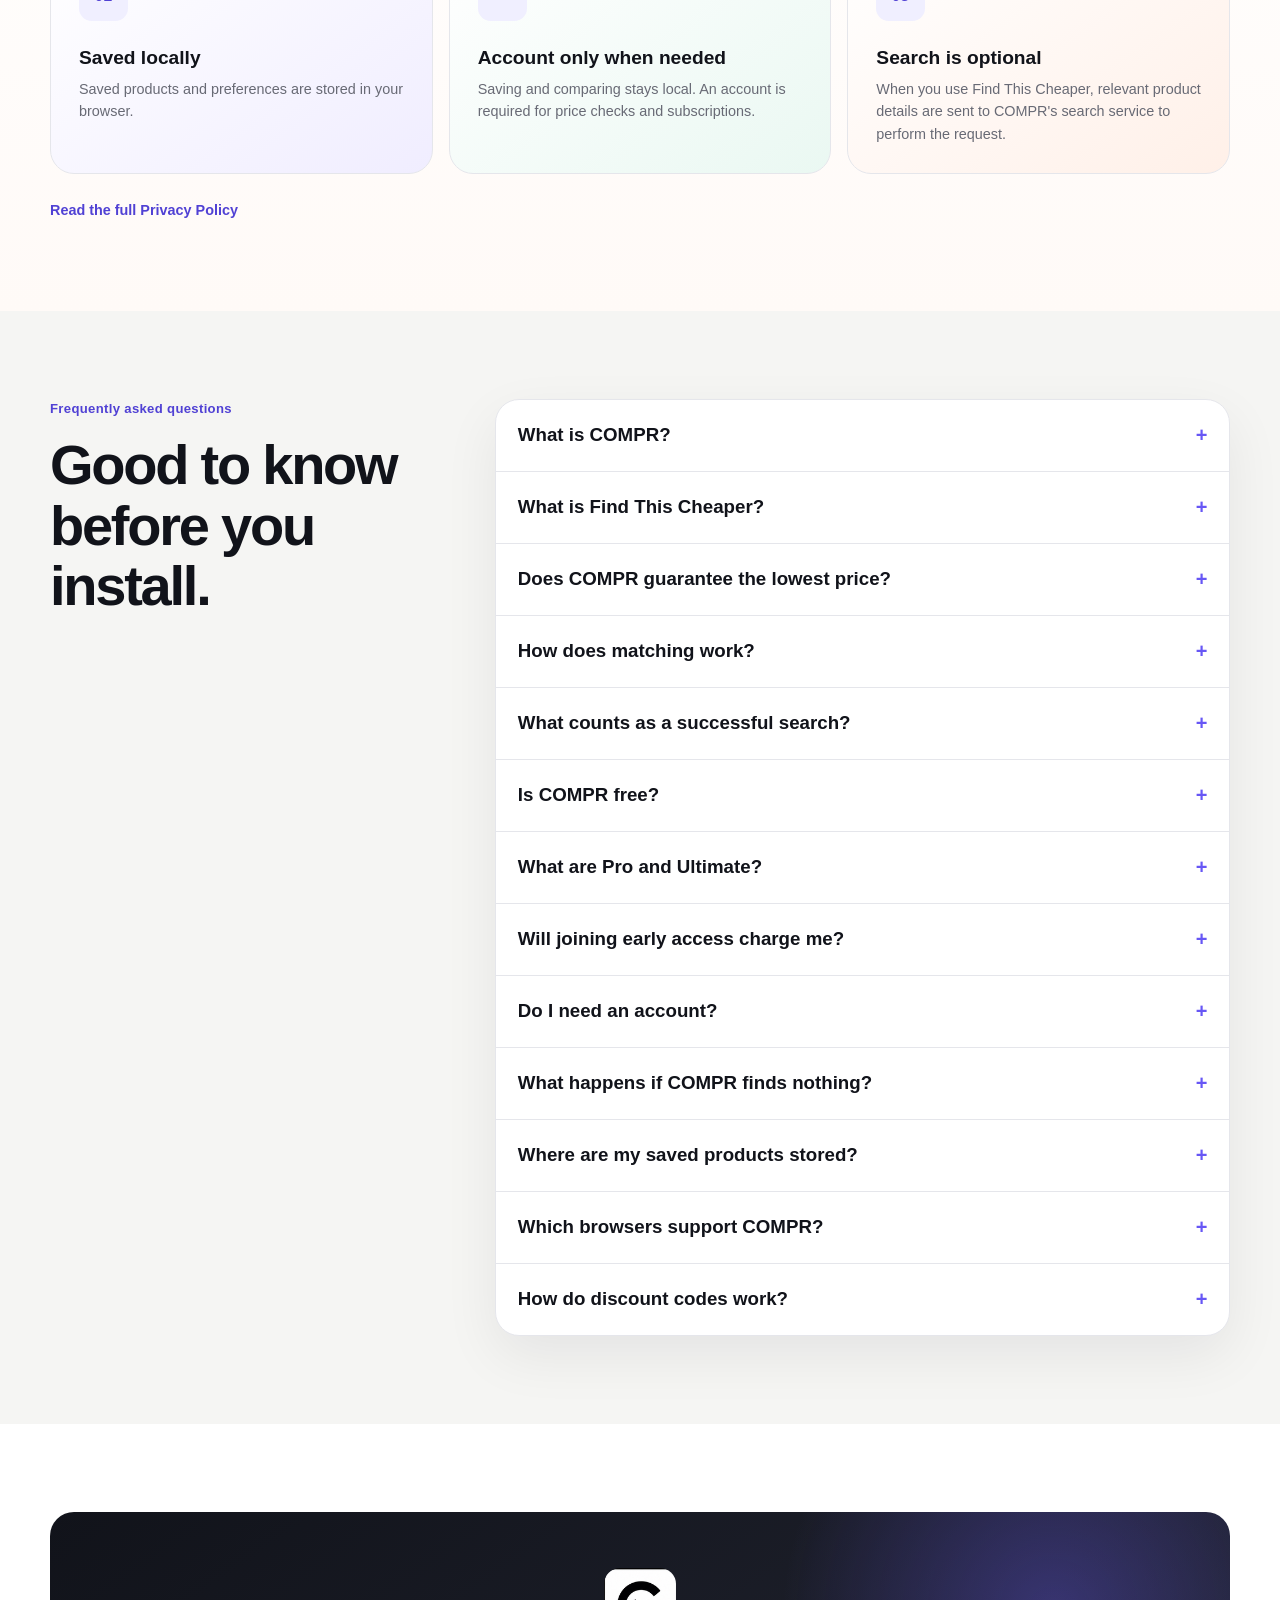
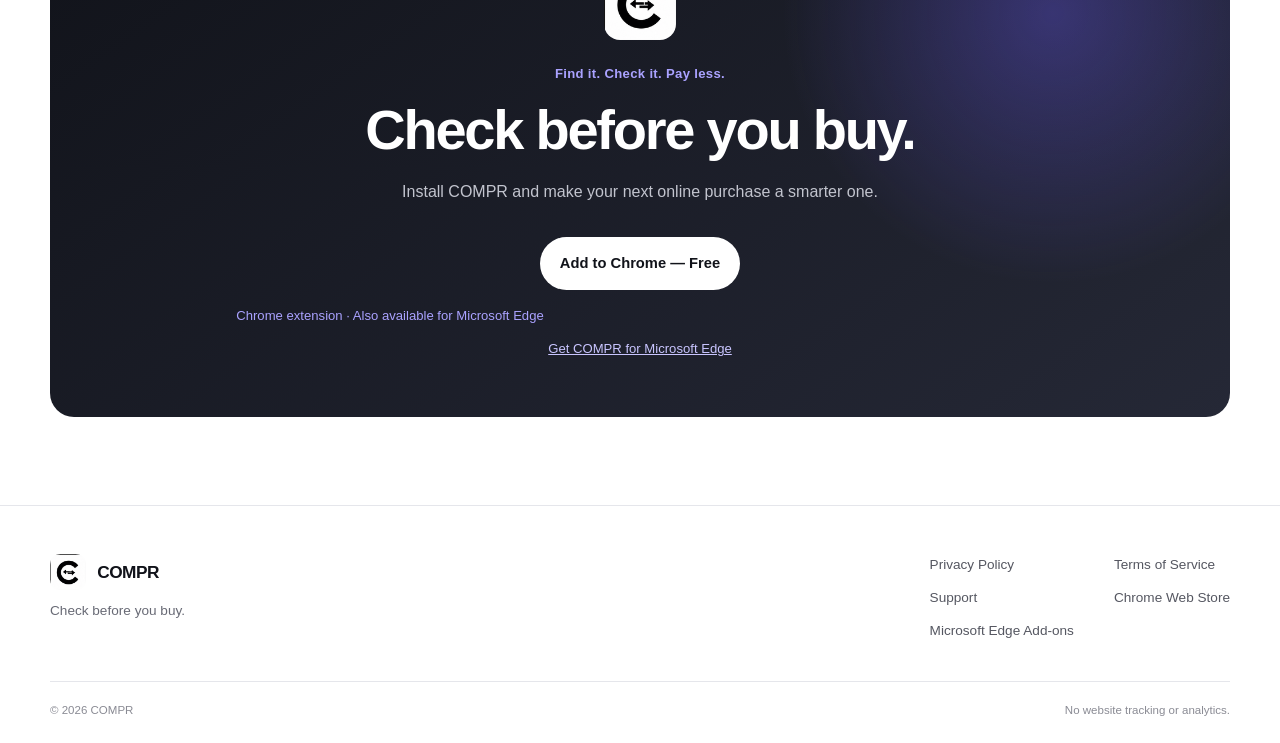
==== commit 1f4cfd4a: "Launch COMPR free beta website" ====
--- a/index.html
+++ b/index.html
@@ -1,16 +1,18 @@
-<!doctype html><html lang="en"><head><meta charset="utf-8"><meta name="viewport" content="width=device-width,initial-scale=1"><title>COMPR — Find the same product for less</title><meta name="description" content="Use COMPR while shopping online to check whether the same product is available for less. Save and compare products when you need more time."><meta name="theme-color" content="#11131a"><meta property="og:title" content="COMPR — Find it. Check it. Pay less."><meta property="og:description" content="Check whether the product you want is available for less, then save and compare your options."><meta property="og:image" content="compr-popup.png"><link rel="icon" href="compr-logo.png"><link rel="stylesheet" href="style.css?v=20260823-1"><script src="main.js?v=20260823-1" defer></script></head><body>
+<!doctype html><html lang="en"><head><meta charset="utf-8"><meta name="viewport" content="width=device-width,initial-scale=1"><title>COMPR — Find the same product for less</title><meta name="description" content="Use COMPR while shopping online to check whether the same product is available for less. Save and compare products when you need more time."><meta name="theme-color" content="#11131a"><meta property="og:title" content="COMPR — Find it. Check it. Pay less."><meta property="og:description" content="Check whether the product you want is available for less, then save and compare your options."><meta property="og:image" content="compr-popup.png"><link rel="icon" href="compr-logo.png"><link rel="stylesheet" href="style.css?v=20260824-2"><script src="main.js?v=20260823-1" defer></script></head><body>
 <a class="skip-link" href="#main">Skip to content</a><header class="site-header"><div class="container nav-wrap"><a class="brand" href="#overview"><img src="compr-logo.png" width="40" height="40" alt=""><span>COMPR</span></a><nav><a href="#how-it-works">How it works</a><a href="#find-cheaper">Find This Cheaper</a><a href="#compare">Compare</a><a href="#privacy">Privacy</a><a href="#faq">FAQ</a></nav><label class="language-switcher"><span class="sr-only">Language</span><select data-language-select><option value="en">EN</option><option value="nl">NL</option><option value="de">DE</option><option value="fr">FR</option></select></label><a class="button button-small store-link" data-store="chrome" href="#">Add to Chrome — Free</a></div></header>
 <main id="main">
-<section class="hero section" id="overview"><div class="container hero-grid"><div class="hero-copy reveal"><p class="eyebrow"><span></span> Shop smarter with COMPR</p><h1>Found something you want?<br><em>Find it cheaper.</em></h1><p class="hero-lead">COMPR checks for the same product at a better price — without leaving your shopping flow.</p><div class="button-row"><a class="button button-primary store-link" data-store="chrome" href="#">Add to Chrome — Free</a><a class="button button-secondary" href="#how-it-works">See how it works</a></div><p class="hero-trust">Free to install · No account required</p><p class="desktop-note">For desktop versions of Chrome and Microsoft Edge.</p></div><div class="hero-find-visual reveal"><span class="demo-label">Demo</span><div class="hero-shot"><div class="shot-toolbar"><i></i><i></i><i></i><span>COMPR extension</span></div><img src="compr-popup.png" width="498" height="746" alt="COMPR popup showing a product image, details and price"></div><div class="price-story"><div><span>Current price</span><strong>€129.99</strong></div><div class="find-step"><span>Find This Cheaper</span></div><div class="better-price"><span>Same product</span><strong>€99.95</strong><b>You save €30.04</b></div></div></div></div></section>
-<section class="proof-strip"><div class="container proof-grid"><p><strong>Same-product focus</strong></p><p><strong>Free to install</strong></p><p><strong>No account required</strong></p><p><strong>Products saved locally</strong></p></div></section>
+<section class="hero section" id="overview"><div class="container hero-grid"><div class="hero-copy reveal"><p class="eyebrow"><span></span> Shop smarter with COMPR</p><h1>Found something you want?<br><em>Find it cheaper.</em></h1><p class="hero-lead">COMPR checks for the same product at a better price — without leaving your shopping flow.</p><div class="button-row"><a class="button button-primary store-link" data-store="chrome" href="#">Add to Chrome — Free</a><a class="button button-secondary" href="#pricing">Compare plans</a></div><p class="hero-trust">Free to install · 5 introductory price checks · No payment details</p><p class="desktop-note">An account is required for price checks. Saving and comparing products stays local.</p></div><div class="hero-find-visual reveal"><span class="demo-label">Demo</span><div class="hero-shot"><div class="shot-toolbar"><i></i><i></i><i></i><span>COMPR extension</span></div><img src="compr-popup.png" width="498" height="746" alt="COMPR popup showing a product image, details and price"></div><div class="price-story"><div><span>Current price</span><strong>€129.99</strong></div><div class="find-step"><span>Find This Cheaper</span></div><div class="better-price"><span>Same product</span><strong>€99.95</strong><b>You save €30.04</b></div></div></div></div></section>
+<section class="proof-strip"><div class="container proof-grid"><p><strong>Same-product focus</strong></p><p><strong>Free to install</strong></p><p><strong>5 introductory checks</strong></p><p><strong>Products saved locally</strong></p></div></section>
 <section class="section savings-section" id="find-cheaper"><div class="container savings-layout"><div class="section-heading reveal"><p class="eyebrow">Find This Cheaper</p><h2>Same product.<br>Better price.</h2><p>COMPR searches for matching products and puts relevant options in one place. Demo prices are illustrative, not live retailer offers.</p><a class="text-link" href="#how-it-works">See how the check works</a></div><div class="savings-card reveal"><span class="demo-label">Demo</span><div class="savings-product"><img src="compr-logo.png" width="54" height="54" alt=""><div><small>THE PRODUCT YOU’RE VIEWING</small><strong>Everyday headphones</strong></div></div><div class="price-compare"><div><span>Current store</span><strong>€129.99</strong></div><span class="versus">versus</span><div class="winning"><span>Better price</span><strong>€99.95</strong></div></div><div class="saving-total"><span>Potential saving</span><strong>€30.04</strong></div></div></div></section>
 <section class="section matching-section"><div class="container matching-layout"><div class="matching-copy reveal"><p class="eyebrow">Confident matching first</p><h2>Not something similar.<br>The same product.</h2><p>COMPR is built to prioritize confident product matches over random alternatives. When available, it checks brand, product name, model or SKU, colour and product details.</p><p class="trust-note">If COMPR cannot confidently identify the same product, it should say so instead of presenting an unrelated item as a match.</p></div><div class="match-signals reveal"><span>Brand</span><span>Product name</span><span>Model / SKU</span><span>Colour</span><span>Product details</span></div></div></section>
 <section class="section how-section" id="how-it-works"><div class="container"><div class="section-heading reveal"><p class="eyebrow">How it works</p><h2>Check before you buy.</h2></div><ol class="steps-grid"><li class="step-card reveal"><span>01</span><div class="step-icon">1</div><h3>Shop normally</h3><p>Browse your favourite online stores and open a product you like.</p></li><li class="step-card reveal"><span>02</span><div class="step-icon">2</div><h3>Find This Cheaper</h3><p>Open COMPR on the product page and check for a better price.</p></li><li class="step-card reveal"><span>03</span><div class="step-icon">3</div><h3>Choose the better deal</h3><p>Review the matching options and decide where you want to buy.</p></li></ol></div></section>
-<section class="section demo-section" id="demo"><div class="container demo-layout"><div class="section-heading reveal"><p class="eyebrow">See COMPR in action</p><h2>From product page to a smarter choice.</h2><p>The current video shows how products are saved and compared. Find This Cheaper is demonstrated separately above.</p><ul class="demo-points"><li>Open COMPR while you shop</li><li>Check available product information</li><li>Save it for a side-by-side comparison</li></ul></div><figure class="demo-video-card reveal"><video controls playsinline preload="metadata" poster="compr-demo-poster-v3.jpg"><source src="compr-demo-v3.mp4"><track kind="captions" src="compr-demo-en-v3.vtt" srclang="en" label="English"><track kind="captions" src="compr-demo-nl-v3.vtt" srclang="nl" label="Nederlands"><track kind="captions" src="compr-demo-de-v3.vtt" srclang="de" label="Deutsch"><track kind="captions" src="compr-demo-fr-v3.vtt" srclang="fr" label="Français"></video><figcaption>Product pages are shown for demonstration only. Displayed retailers are not affiliated with COMPR.</figcaption></figure></div></section>
-<section class="section compare-section" id="compare"><div class="container compare-layout"><div class="compare-copy reveal"><p class="eyebrow">Save &amp; Compare</p><h2>Still deciding?<br>Save it and compare.</h2><p>Save products from different stores and compare them side by side when you’re ready.</p><ul class="feature-list"><li><span>✓</span> Compare product prices</li><li><span>✓</span> Review sizes, options and product details</li><li><span>✓</span> Filter and organise saved products</li><li><span>✓</span> Return to the original store</li></ul></div><div class="comparison-demo has-real-screenshot reveal"><a class="screenshot-link" href="compr-comparison-wide.png" target="_blank"><img class="real-screenshot" src="compr-comparison-wide.png" width="1448" height="1086" loading="lazy" alt="COMPR comparison page with saved products and prices"></a></div></div></section>
+<section class="section demo-section" id="demo"><div class="container demo-layout"><div class="section-heading reveal"><p class="eyebrow">See the free beta</p><h2>From product page to a smarter choice.</h2><p>See how COMPR fits into your shopping flow, keeps useful product details together and prepares products for comparison.</p><ul class="demo-points"><li>Open COMPR while you shop</li><li>Check available product information</li><li>Save it for a side-by-side comparison</li><li>Join Pro or Ultimate early access without paying</li></ul></div><figure class="demo-video-card reveal"><video controls playsinline preload="metadata" poster="compr-beta-demo-poster.jpg"><source src="compr-beta-demo.mp4" type="video/mp4"></video><figcaption>Free beta preview using controlled COMPR interface examples. No payment flow is shown or enabled.</figcaption></figure></div></section>
+<section class="section compare-section" id="compare"><div class="container compare-layout"><div class="compare-copy reveal"><p class="eyebrow">Save &amp; Compare</p><h2>Still deciding?<br>Save it and compare.</h2><p>Save products from different stores and compare them side by side when you’re ready.</p><ul class="feature-list"><li><span>✓</span> Compare product prices</li><li><span>✓</span> Review sizes, options and product details</li><li><span>✓</span> Filter and organise saved products</li><li><span>✓</span> Return to the original store</li></ul></div><div class="comparison-demo has-real-screenshot reveal"><a class="screenshot-link" href="compr-beta-overview.png" target="_blank"><img class="real-screenshot" src="compr-beta-overview.png" width="1280" height="800" loading="lazy" alt="COMPR free beta interface with popup and comparison page"></a></div></div></section>
 <section class="section deals-section"><div class="container deals-layout"><div class="section-heading reveal"><p class="eyebrow">One more check before you buy</p><h2>Discounts, without the clutter.</h2><p>When reliable data is available, COMPR can surface discount codes and current deals. Offers without a code stay separate and COMPR does not invent discount values.</p></div><div class="deal-preview reveal"><div class="preview-group"><small>DISCOUNT CODES</small><article><div><strong>SAVE10</strong><span>10% off</span></div><button disabled>Copy code</button></article></div><div class="preview-group"><small>CURRENT DEALS</small><article><div><strong>Free delivery over €50</strong><span>No code required</span></div></article></div><span class="demo-label">Interface example</span></div></div></section>
-<section class="section trust-section" id="privacy"><div class="container"><div class="section-heading reveal"><p class="eyebrow">Simple to use. Careful with your data.</p><h2>Useful information, handled with restraint.</h2></div><div class="trust-grid"><article class="reveal"><span>01</span><h3>Saved locally</h3><p>Saved products and preferences are stored in your browser.</p></article><article class="reveal"><span>02</span><h3>No account required</h3><p>You can use COMPR without creating a COMPR account.</p></article><article class="reveal"><span>03</span><h3>Search is optional</h3><p>When you use Find This Cheaper, product details are sent to the configured local search service to perform the request.</p></article></div><p class="privacy-link-wrap"><a class="text-link" href="privacy.html">Read the full Privacy Policy</a></p></div></section>
+<section class="section pricing-section" id="pricing"><div class="container"><div class="section-heading pricing-heading reveal"><p class="eyebrow">Free public beta</p><h2>Try COMPR before paid plans launch.</h2><p>The beta is free. No checkout, card details or paid subscription is active. Help shape COMPR and join early access if you want Pro or Ultimate later.</p></div><div class="founding-note reveal"><strong>Beta promise</strong><span>Joining early access is free and non-binding. We will ask again before any future paid plan starts; nothing is charged automatically.</span></div><div class="pricing-grid"><article class="price-card reveal"><span class="price-label">AVAILABLE IN BETA</span><h3>Free</h3><p class="plan-for">For testing COMPR</p><div class="plan-price"><strong>&euro;0</strong><span>during beta</span></div><ul><li>5 introductory price checks</li><li>Save and compare products</li><li>Confident-match protection</li><li>Help improve search quality</li></ul><a class="button button-secondary store-link" data-store="chrome" href="#">Start free beta</a><small>No payment details required</small></article><article class="price-card price-card-pro reveal"><span class="price-label">EARLY ACCESS</span><h3>Pro</h3><p class="plan-for">For regular online shoppers</p><div class="plan-price"><strong>Coming later</strong></div><ul><li><strong>15 price checks every month</strong></li><li>Everything in Free</li><li>Built for regular shopping decisions</li><li>No commitment on the waitlist</li></ul><a class="button button-secondary beta-plan-link" data-beta-plan="pro" href="#beta-access">Join Pro early access</a><small>No payment will be taken</small></article><article class="price-card price-card-featured reveal"><div class="recommended">MOST REQUESTED</div><span class="price-label">EARLY ACCESS</span><h3>Ultimate</h3><p class="plan-for">For people who always check before buying</p><div class="plan-price"><strong>Coming later</strong></div><ul><li><strong>Unlimited price checks</strong> <em>fair use</em></li><li>Everything in Pro</li><li>No monthly counter to think about</li><li>No commitment on the waitlist</li></ul><a class="button button-primary beta-plan-link" data-beta-plan="ultimate" href="#beta-access">Join Ultimate early access</a><small>No payment will be taken</small></article></div><p class="pricing-footnote">Future features, limits and prices may change after beta feedback. COMPR does not guarantee the lowest market price; always verify the retailer, final price and availability.</p></div></section>
+<section class="section beta-access-section" id="beta-access"><div class="container beta-access-card reveal"><div><p class="eyebrow">Early access</p><h2>Tell us which plan you would choose.</h2><p>Get one sign-in email that registers your interest and creates your free COMPR beta account. This is not an order and no payment details are requested.</p></div><form id="betaAccessForm" class="beta-access-form"><label for="betaEmail">Email address</label><input id="betaEmail" name="email" type="email" autocomplete="email" placeholder="you@example.com" required><fieldset><legend>Interested in</legend><label><input type="radio" name="plan" value="pro" checked> COMPR Pro</label><label><input type="radio" name="plan" value="ultimate"> COMPR Ultimate</label></fieldset><label class="beta-consent"><input type="checkbox" name="consent" required> I agree that COMPR may email me about beta access and the selected future plan.</label><button class="button button-primary" type="submit">Join early access</button><p id="betaAccessStatus" class="beta-access-status" role="status" aria-live="polite">Free and non-binding. No payment will be taken.</p></form></div></section>
+<section class="section trust-section" id="privacy"><div class="container"><div class="section-heading reveal"><p class="eyebrow">Simple to use. Careful with your data.</p><h2>Useful information, handled with restraint.</h2></div><div class="trust-grid"><article class="reveal"><span>01</span><h3>Saved locally</h3><p>Saved products and preferences are stored in your browser.</p></article><article class="reveal"><span>02</span><h3>Account only when needed</h3><p>Saving and comparing stays local. An account is required for price checks and subscriptions.</p></article><article class="reveal"><span>03</span><h3>Search is optional</h3><p>When you use Find This Cheaper, relevant product details are sent to COMPR's search service to perform the request.</p></article></div><p class="privacy-link-wrap"><a class="text-link" href="privacy.html">Read the full Privacy Policy</a></p></div></section>
 <section class="section faq-section" id="faq"><div class="container faq-layout"><div class="section-heading reveal"><p class="eyebrow">Frequently asked questions</p><h2>Good to know before you install.</h2></div><div class="faq-list reveal">
-<article><h3><button aria-expanded="false">What is COMPR?<span>+</span></button></h3><div class="faq-answer" hidden><p>A browser extension that checks products, looks for the same item at a better price and saves products for comparison.</p></div></article><article><h3><button aria-expanded="false">What is Find This Cheaper?<span>+</span></button></h3><div class="faq-answer" hidden><p>It searches the web for matching offers based on the product information COMPR can detect.</p></div></article><article><h3><button aria-expanded="false">Does COMPR guarantee the lowest price?<span>+</span></button></h3><div class="faq-answer" hidden><p>No. Results depend on available product data and searchable offers. Always verify the retailer, product and final price.</p></div></article><article><h3><button aria-expanded="false">Does COMPR show the exact same product?<span>+</span></button></h3><div class="faq-answer" hidden><p>COMPR prioritizes the same product using identifiers and details when available, and rejects low-confidence alternatives.</p></div></article><article><h3><button aria-expanded="false">Is COMPR free?<span>+</span></button></h3><div class="faq-answer" hidden><p>COMPR is currently free to install. No paid plans are being advertised.</p></div></article><article><h3><button aria-expanded="false">Do I need an account?<span>+</span></button></h3><div class="faq-answer" hidden><p>No. The current COMPR experience does not require an account.</p></div></article><article><h3><button aria-expanded="false">Where are my saved products stored?<span>+</span></button></h3><div class="faq-answer" hidden><p>Your saved products are stored locally in your browser.</p></div></article><article><h3><button aria-expanded="false">Which browsers support COMPR?<span>+</span></button></h3><div class="faq-answer" hidden><p>COMPR is available for desktop versions of Google Chrome and Microsoft Edge.</p></div></article><article><h3><button aria-expanded="false">How do discount codes work?<span>+</span></button></h3><div class="faq-answer" hidden><p>COMPR shows credible-looking codes and keeps deals without a code separate. Check availability and conditions at checkout.</p></div></article></div></div></section>
+<article><h3><button aria-expanded="false">What is COMPR?<span>+</span></button></h3><div class="faq-answer" hidden><p>A browser extension that checks products, looks for the same item at a better price and saves products for comparison.</p></div></article><article><h3><button aria-expanded="false">What is Find This Cheaper?<span>+</span></button></h3><div class="faq-answer" hidden><p>It searches the web for matching offers based on the product information COMPR can detect.</p></div></article><article><h3><button aria-expanded="false">Does COMPR guarantee the lowest price?<span>+</span></button></h3><div class="faq-answer" hidden><p>No. Results depend on available product data and searchable offers. Always verify the retailer, product and final price.</p></div></article><article><h3><button aria-expanded="false">How does matching work?<span>+</span></button></h3><div class="faq-answer" hidden><p>COMPR compares identifiers, brand, model, product type and important variants. Missing information lowers certainty; conflicting model, size, storage, condition or pack information can reject a result.</p></div></article><article><h3><button aria-expanded="false">What counts as a successful search?<span>+</span></button></h3><div class="faq-answer" hidden><p>A search is counted when COMPR returns at least one accepted useful live match. Errors, timeouts, duplicate requests and no-match results are not intended to consume a search.</p></div></article><article><h3><button aria-expanded="false">Is COMPR free?<span>+</span></button></h3><div class="faq-answer" hidden><p>Yes. The public beta is free and never requests payment details.</p></div></article><article><h3><button aria-expanded="false">What are Pro and Ultimate?<span>+</span></button></h3><div class="faq-answer" hidden><p>They are planned paid options. During beta they are not for sale. Early access only records interest and never starts a payment.</p></div></article><article><h3><button aria-expanded="false">Will joining early access charge me?<span>+</span></button></h3><div class="faq-answer" hidden><p>No. It is free and non-binding. COMPR will ask for explicit agreement before any future paid subscription starts.</p></div></article><article><h3><button aria-expanded="false">Do I need an account?<span>+</span></button></h3><div class="faq-answer" hidden><p>You can save and compare products locally without an account. A free account is required for Find This Cheaper and early access.</p></div></article><article><h3><button aria-expanded="false">What happens if COMPR finds nothing?<span>+</span></button></h3><div class="faq-answer" hidden><p>COMPR tells you that no confident match was found. A no-match result is not intended to consume a search.</p></div></article><article><h3><button aria-expanded="false">Where are my saved products stored?<span>+</span></button></h3><div class="faq-answer" hidden><p>Your saved products are stored locally in your browser and can remain there after signing out.</p></div></article><article><h3><button aria-expanded="false">Which browsers support COMPR?<span>+</span></button></h3><div class="faq-answer" hidden><p>COMPR is prepared for desktop Google Chrome and Microsoft Edge. Store availability depends on publication status.</p></div></article><article><h3><button aria-expanded="false">How do discount codes work?<span>+</span></button></h3><div class="faq-answer" hidden><p>COMPR shows credible-looking codes and keeps deals without a code separate. Check availability and conditions at checkout.</p></div></article></div></div></section>
 <section class="section download-section" id="download"><div class="container download-card reveal"><img src="compr-logo.png" width="72" height="72" alt="COMPR app icon"><p class="eyebrow">Find it. Check it. Pay less.</p><h2>Check before you buy.</h2><p>Install COMPR and make your next online purchase a smarter one.</p><div class="button-row centered"><a class="button button-light store-link" data-store="chrome" href="#">Add to Chrome — Free</a></div><p class="cta-trust">Chrome extension · Also available for Microsoft Edge</p><a class="edge-inline store-link" data-store="edge" href="#">Get COMPR for Microsoft Edge</a></div></section>
-</main><footer class="site-footer"><div class="container footer-grid"><div><a class="brand footer-brand" href="#overview"><img src="compr-logo.png" width="36" height="36" alt=""><span>COMPR</span></a><p>Check before you buy.</p></div><nav><a href="privacy.html">Privacy Policy</a><a class="store-link" data-store="chrome" href="#">Chrome Web Store</a><a class="store-link" data-store="edge" href="#">Microsoft Edge Add-ons</a></nav></div><div class="container footer-bottom"><span>© <span data-year></span> COMPR</span><span>No website tracking or analytics.</span></div></footer></body></html>
+</main><footer class="site-footer"><div class="container footer-grid"><div><a class="brand footer-brand" href="#overview"><img src="compr-logo.png" width="36" height="36" alt=""><span>COMPR</span></a><p>Check before you buy.</p></div><nav><a href="privacy.html">Privacy Policy</a><a href="terms.html">Terms of Service</a><a href="support.html">Support</a><a class="store-link" data-store="chrome" href="#">Chrome Web Store</a><a class="store-link" data-store="edge" href="#">Microsoft Edge Add-ons</a></nav></div><div class="container footer-bottom"><span>© <span data-year></span> COMPR</span><span>No website tracking or analytics.</span></div></footer></body></html>
--- a/style.css
+++ b/style.css
@@ -59,6 +59,37 @@
 .button-primary:hover { background: #292c39; }
 .button-secondary { border-color: #d8d9df; background: #fff; }
 .button-secondary:hover { background: #f7f7fa; }
+
+.pricing-section { background:linear-gradient(180deg,#f7f6ff,#fff); }
+.pricing-heading { max-width:760px; }
+.founding-note { display:flex; gap:.8rem; align-items:center; margin:0 0 1.5rem; padding:1rem 1.2rem; border:1px solid #d9d4ff; border-radius:1rem; background:#f0edff; color:#5041d4; }
+.founding-note strong { flex:0 0 auto; padding:.35rem .6rem; border-radius:999px; background:#6757f5; color:#fff; font-size:.72rem; letter-spacing:.04em; text-transform:uppercase; }
+.founding-note span { color:#4f4d63; font-size:.88rem; }
+.pricing-grid { display:grid; gap:1rem; align-items:stretch; }
+.price-card { position:relative; display:flex; flex-direction:column; padding:1.6rem; border:1px solid var(--line); border-radius:1.5rem; background:#fff; box-shadow:0 14px 45px rgba(17,19,26,.07); }
+.price-card-featured { border:2px solid var(--accent); background:linear-gradient(155deg,#171824,#2d285d); color:#fff; box-shadow:0 22px 60px rgba(80,65,212,.24); }
+.recommended { position:absolute; top:-.8rem; right:1.2rem; padding:.38rem .7rem; border-radius:999px; background:#8a7cff; color:#fff; font-size:.68rem; font-weight:900; letter-spacing:.06em; }
+.price-label { color:var(--accent-dark); font-size:.72rem; font-weight:900; letter-spacing:.08em; }
+.price-card-featured .price-label { color:#bbb4ff; }
+.price-card h3 { margin:.55rem 0 .25rem; font-size:1.55rem; line-height:1.15; }
+.plan-for { min-height:2.8rem; margin:0 0 1rem; color:var(--muted); font-size:.9rem; }
+.price-card-featured .plan-for,.price-card-featured .standard-price { color:#bbbcc9; }
+.plan-price { display:flex; align-items:baseline; gap:.45rem; }
+.plan-price strong { font-size:2.4rem; letter-spacing:-.05em; }
+.plan-price span { color:var(--muted); font-size:.8rem; }
+.price-card-featured .plan-price span { color:#c8c6d4; }
+.standard-price { min-height:1.4rem; margin:.2rem 0 1rem; color:var(--muted); font-size:.75rem; }
+.price-card ul { flex:1; display:grid; gap:.7rem; margin:.8rem 0 1.5rem; padding:0; list-style:none; }
+.price-card li { position:relative; padding-left:1.3rem; color:#555761; font-size:.88rem; }
+.price-card li::before { position:absolute; left:0; color:var(--green); font-weight:900; content:"✓"; }
+.price-card-featured li { color:#e4e3ea; }
+.price-card-featured li::before { color:#9e94ff; }
+.price-card li em { color:#8b8c96; font-size:.7rem; font-style:normal; }
+.price-card small { display:block; margin-top:.75rem; color:var(--muted); font-size:.72rem; text-align:center; }
+.price-card-featured small { color:#c5c3cf; }
+.pricing-footnote { max-width:760px; margin:1.4rem auto 0; color:var(--muted); font-size:.75rem; text-align:center; }
+@media(min-width:850px){.pricing-grid{grid-template-columns:repeat(3,1fr)}.price-card-featured{transform:translateY(-.6rem)}}
+@media(max-width:600px){.founding-note{align-items:flex-start;flex-direction:column}}
 
 .hero { position: relative; padding-top: 4.5rem; background: radial-gradient(circle at 79% 18%, #e8e4ff 0, rgba(232,228,255,0) 34%), radial-gradient(circle at 5% 92%, #edf7f2 0, transparent 26%), linear-gradient(180deg,#fff 0,#fafafd 100%); }
 .hero::before { position: absolute; inset: 0; pointer-events: none; content: ""; opacity: .35; background-image: linear-gradient(#e8e8ed 1px, transparent 1px),linear-gradient(90deg,#e8e8ed 1px,transparent 1px); background-size: 48px 48px; mask-image: linear-gradient(to bottom, black, transparent 75%); }
@@ -360,8 +391,9 @@
 .preview-group button { padding:.65rem .85rem; border:0; border-radius:.7rem; background:var(--accent); color:#fff; font-weight:800; opacity:1; }
 .edge-inline { display:inline-block; margin-top:.8rem; color:#c9c5ff; font-size:.82rem; }
 .comparison-demo.has-real-screenshot { aspect-ratio:4/3; }
+.beta-access-section{padding-top:0}.beta-access-card{display:grid;grid-template-columns:1fr 1fr;gap:48px;padding:48px;border:1px solid #d8d4ff;border-radius:28px;background:linear-gradient(135deg,#fff 35%,#f0edff)}.beta-access-card h2{margin:8px 0 14px;font-size:clamp(30px,4vw,48px)}.beta-access-card p{color:var(--muted);line-height:1.65}.beta-access-form{display:grid;gap:14px;padding:24px;border:1px solid var(--border);border-radius:20px;background:#fff}.beta-access-form>label:first-child,.beta-access-form legend{font-size:13px;font-weight:800}.beta-access-form>input{min-height:50px;padding:0 15px;border:1px solid var(--border);border-radius:12px;font:inherit}.beta-access-form fieldset{display:flex;gap:18px;padding:14px;border:1px solid var(--border);border-radius:12px}.beta-access-form legend{padding:0 6px}.beta-consent{display:flex;align-items:flex-start;gap:9px;color:var(--muted);font-size:13px;line-height:1.45}.beta-access-status{min-height:24px;margin:0;font-size:13px}.beta-access-form button:disabled{opacity:.6;cursor:wait}
 
 @media (min-width:760px){.savings-layout,.matching-layout,.deals-layout{grid-template-columns:.85fr 1.15fr}.section{padding:5.5rem 0}.hero{padding-block:5.5rem}.compare-layout{grid-template-columns:.7fr 1.3fr}}
-@media (max-width:759px){.hero-find-visual{grid-template-columns:1fr}.hero-shot img{max-height:28rem}.price-story{grid-template-columns:1fr 1fr}.price-story .find-step{grid-column:1/-1;grid-row:1}.price-story strong{font-size:1.3rem}.savings-layout,.matching-layout,.deals-layout{gap:1.7rem}}
+@media (max-width:759px){.hero-find-visual{grid-template-columns:1fr}.hero-shot img{max-height:28rem}.price-story{grid-template-columns:1fr 1fr}.price-story .find-step{grid-column:1/-1;grid-row:1}.price-story strong{font-size:1.3rem}.savings-layout,.matching-layout,.deals-layout{gap:1.7rem}.beta-access-card{grid-template-columns:1fr;padding:28px;gap:24px}.beta-access-form fieldset{flex-direction:column}}
 @media (max-width:519px){main,header,footer,.nav-wrap,.nav-wrap nav{min-width:0;max-width:100%}.nav-wrap{justify-content:flex-start}.language-switcher{margin-left:auto}.button-small{display:none}.nav-wrap nav{flex:0 0 100%;padding-bottom:.2rem}.hero-grid>*{min-width:0}.hero-copy{width:100%;max-width:100%;overflow:hidden}.hero h1{width:100%;max-width:100%;font-size:clamp(2.2rem,10.5vw,2.65rem);text-wrap:wrap;overflow-wrap:normal;word-break:normal}.hero-lead{font-size:1rem}.button-row{max-width:100%}}
 @media (max-width:430px){.hero{padding-top:3.5rem}.hero-grid{gap:2.5rem}.hero-find-visual{width:100%;padding:.7rem}.hero-shot img{max-height:25rem}.price-story{grid-template-columns:1fr}.price-story .find-step{grid-column:auto}.price-compare{grid-template-columns:1fr}.versus{display:none}.proof-grid{grid-template-columns:1fr 1fr}.proof-grid p{font-size:.7rem}.preview-group article{align-items:flex-start;flex-direction:column}.preview-group button{width:100%}.comparison-demo.has-real-screenshot{aspect-ratio:1/1.08}.comparison-demo.has-real-screenshot .real-screenshot{object-position:left top}}
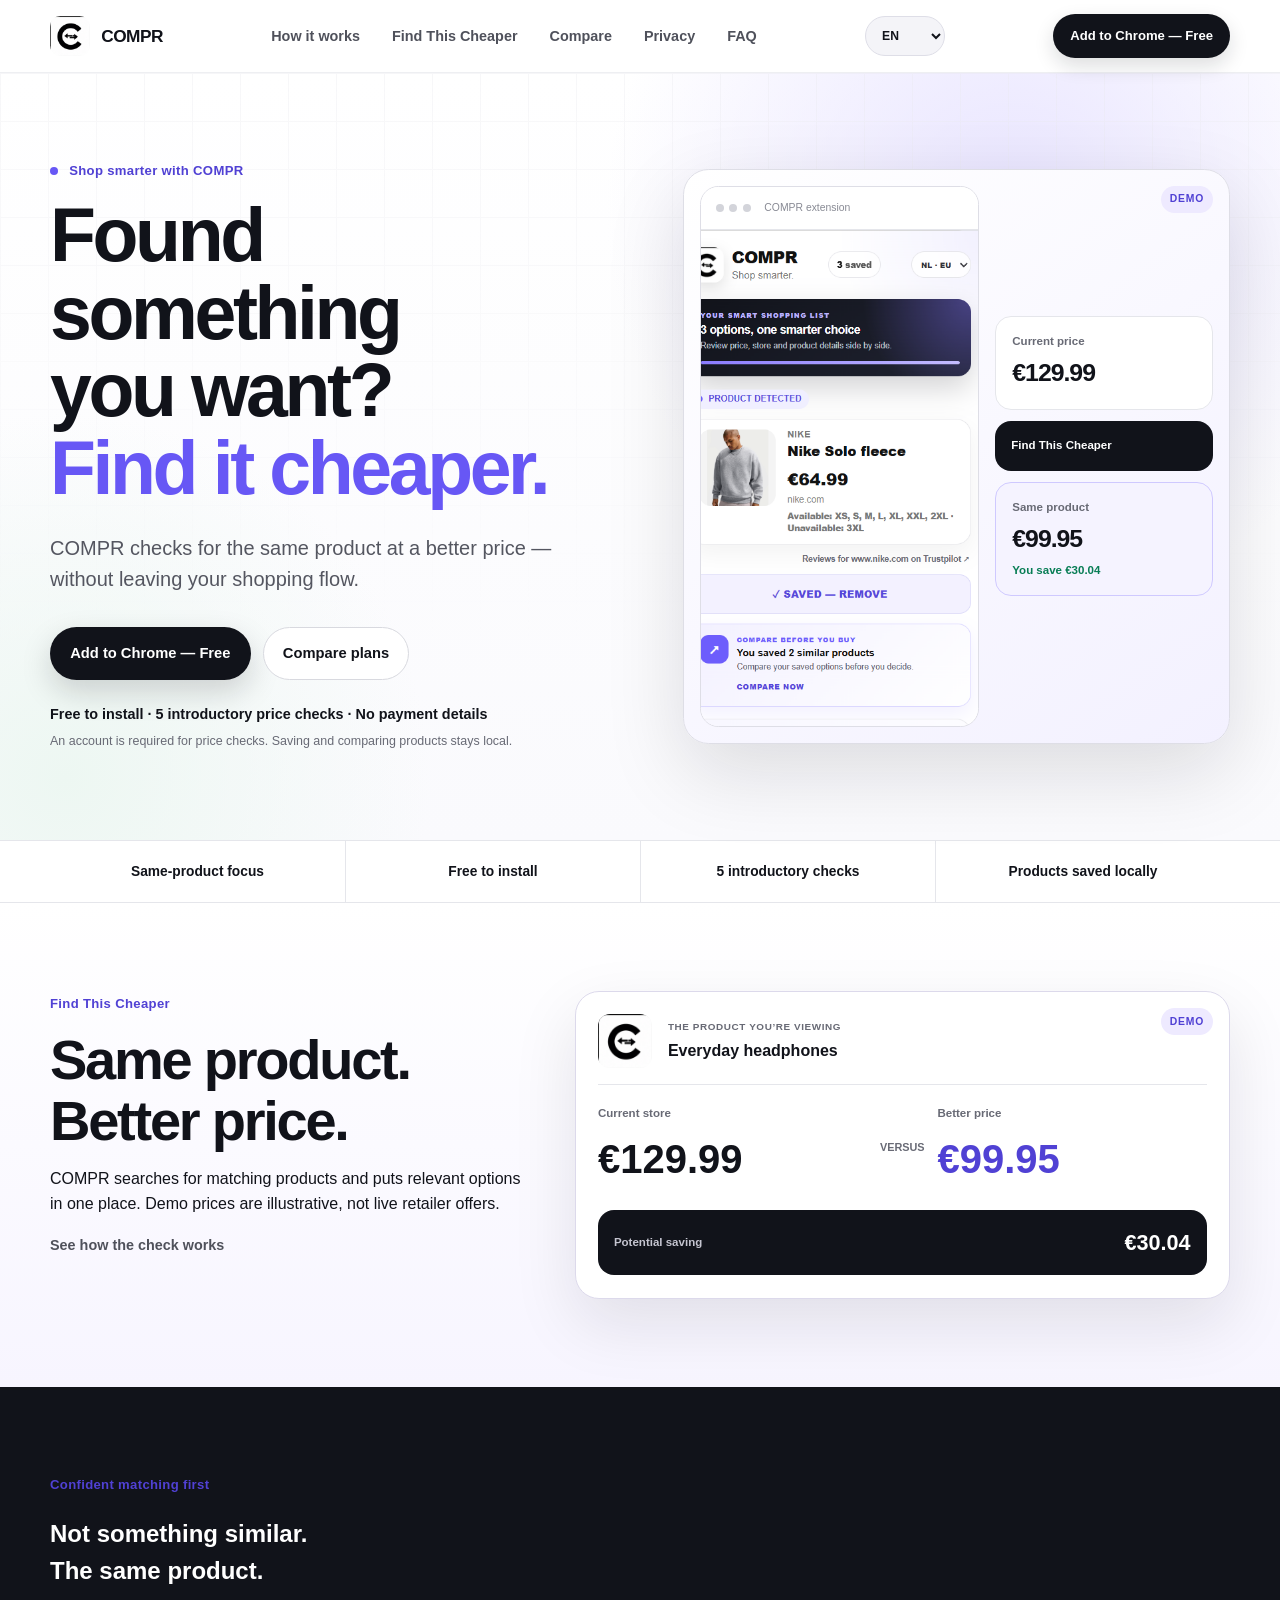
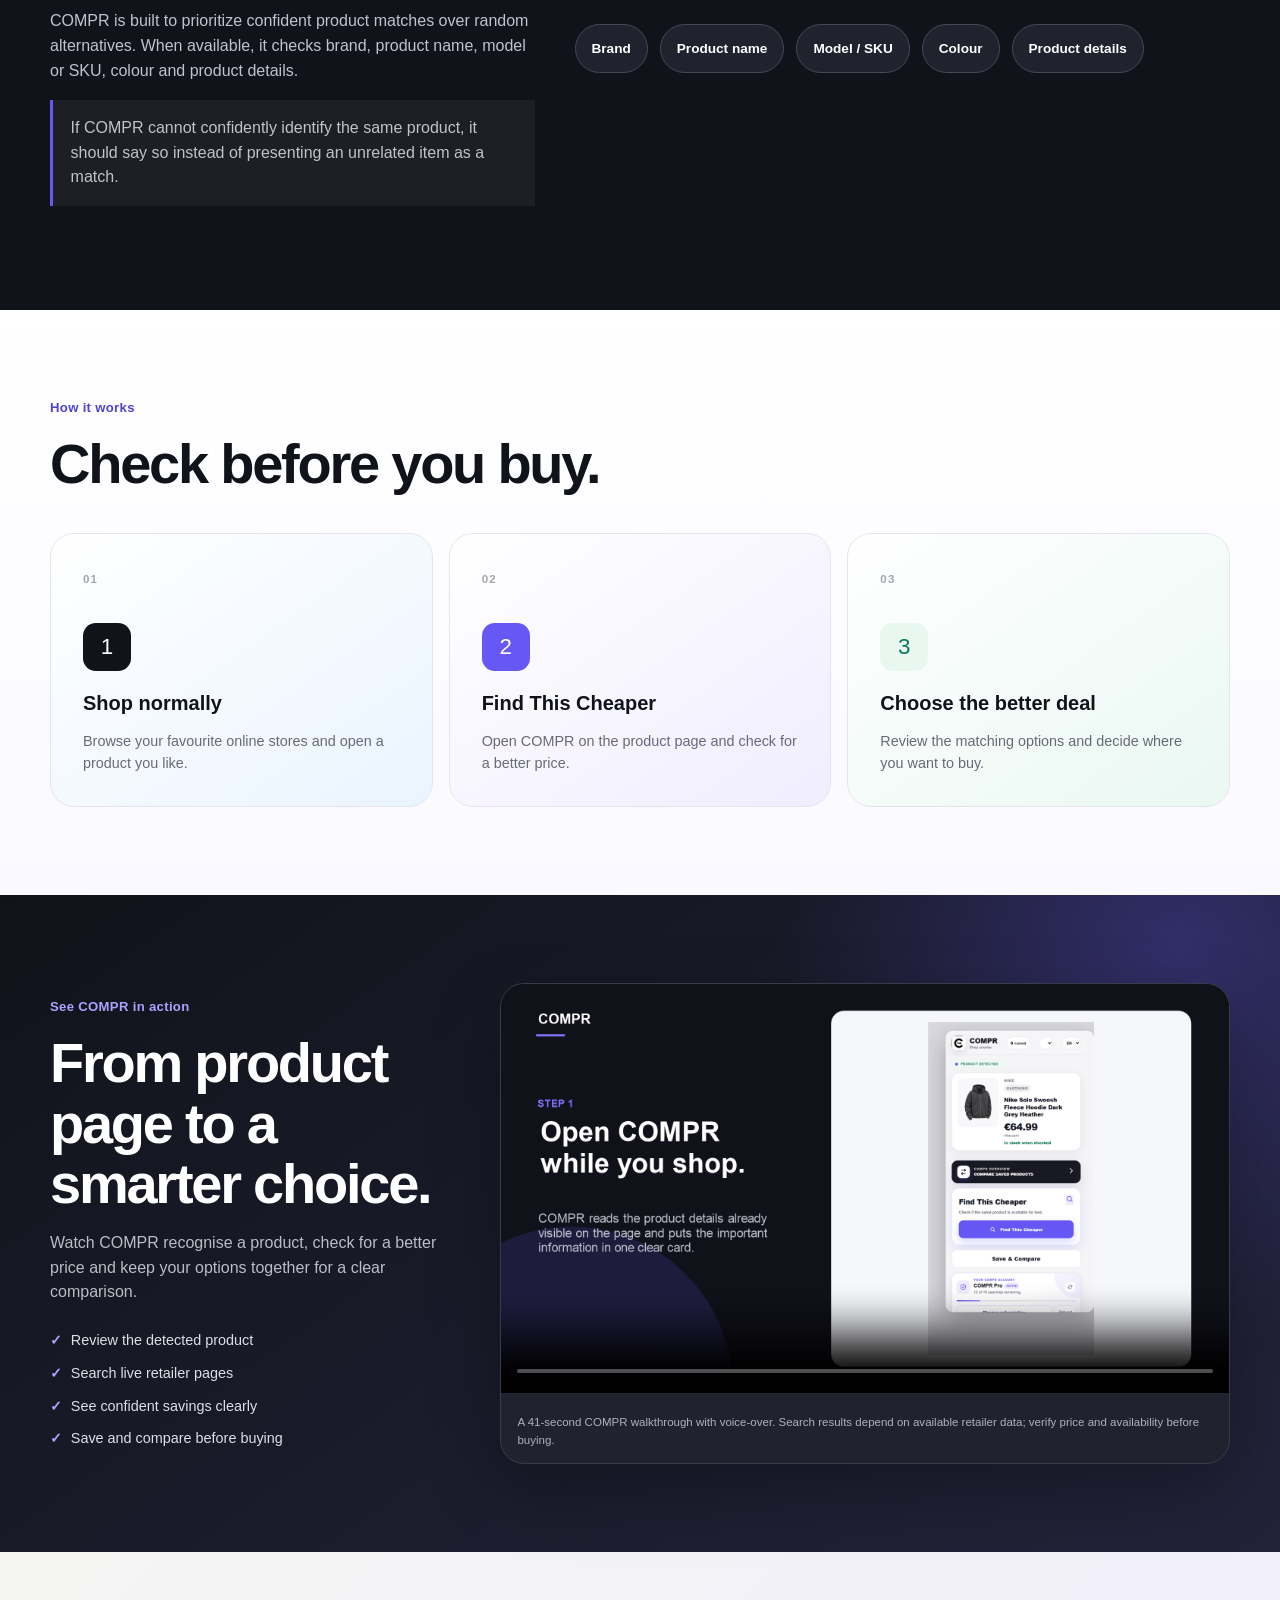
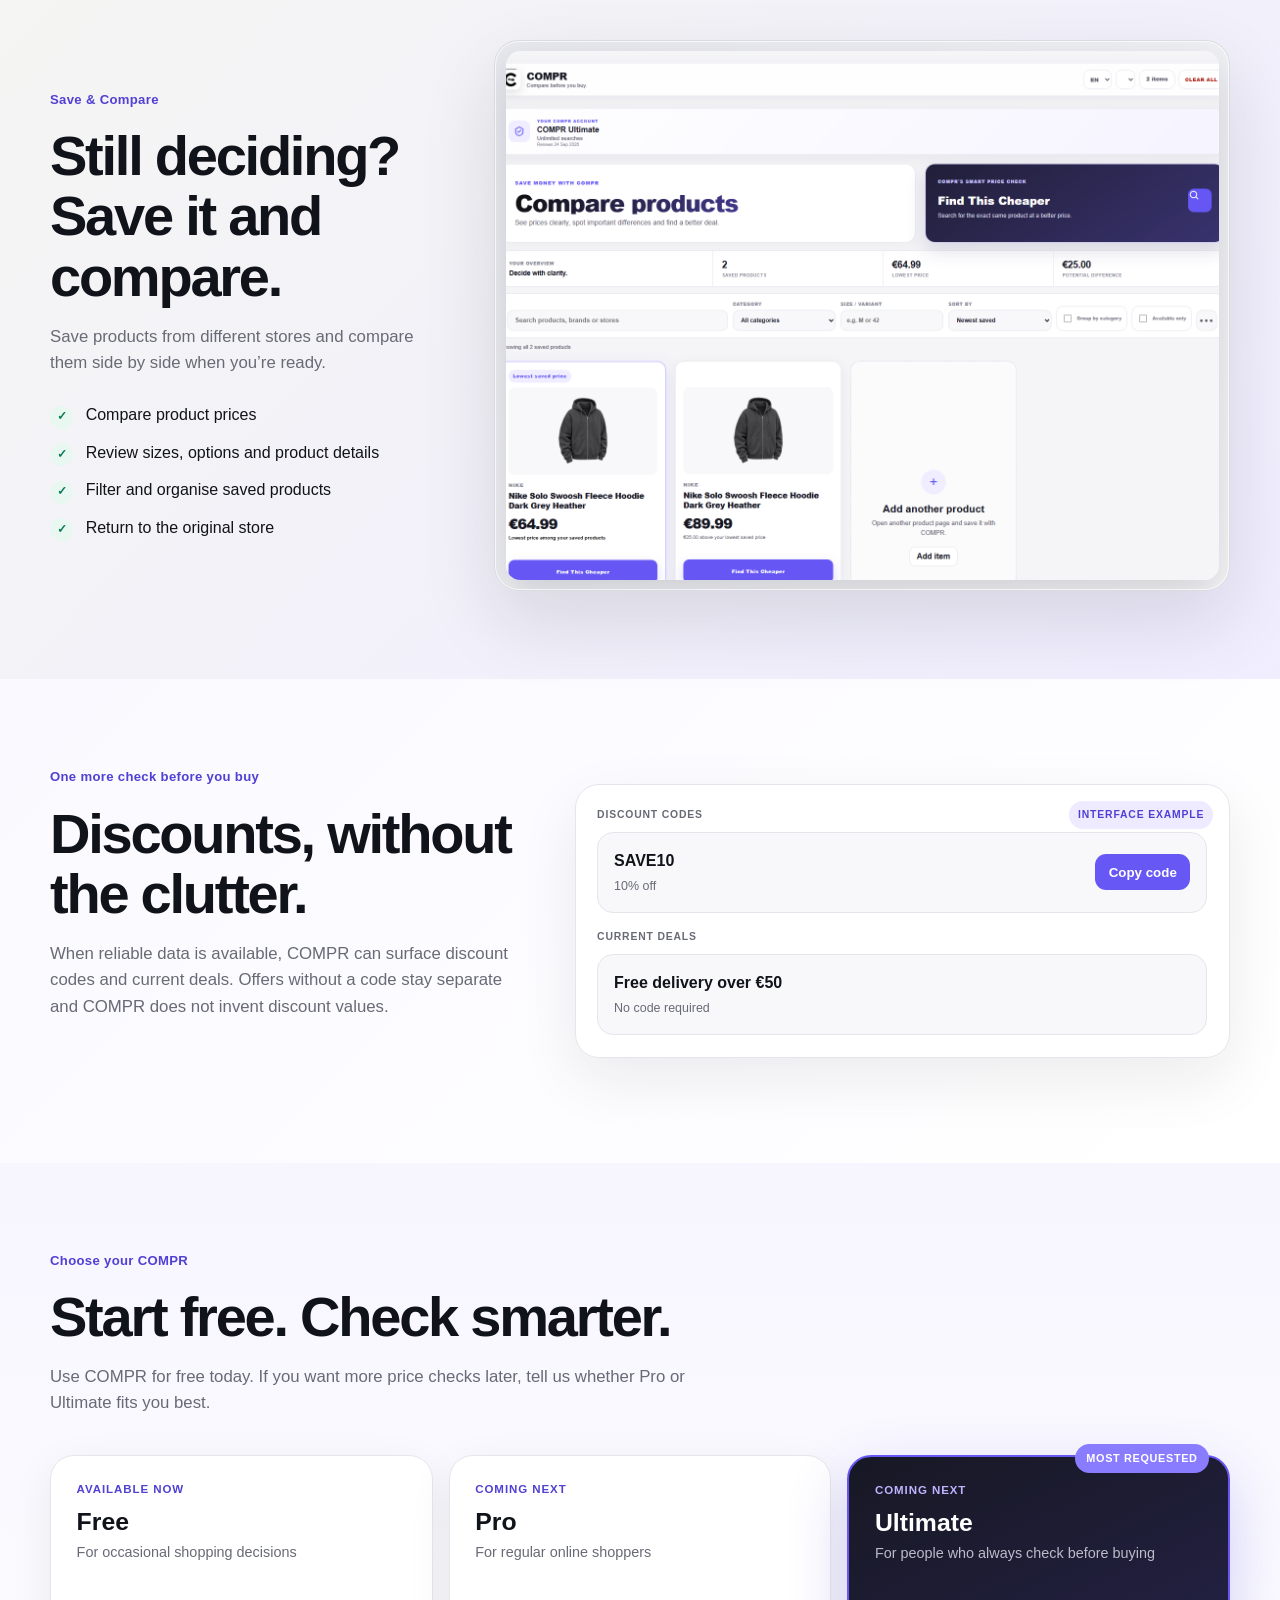
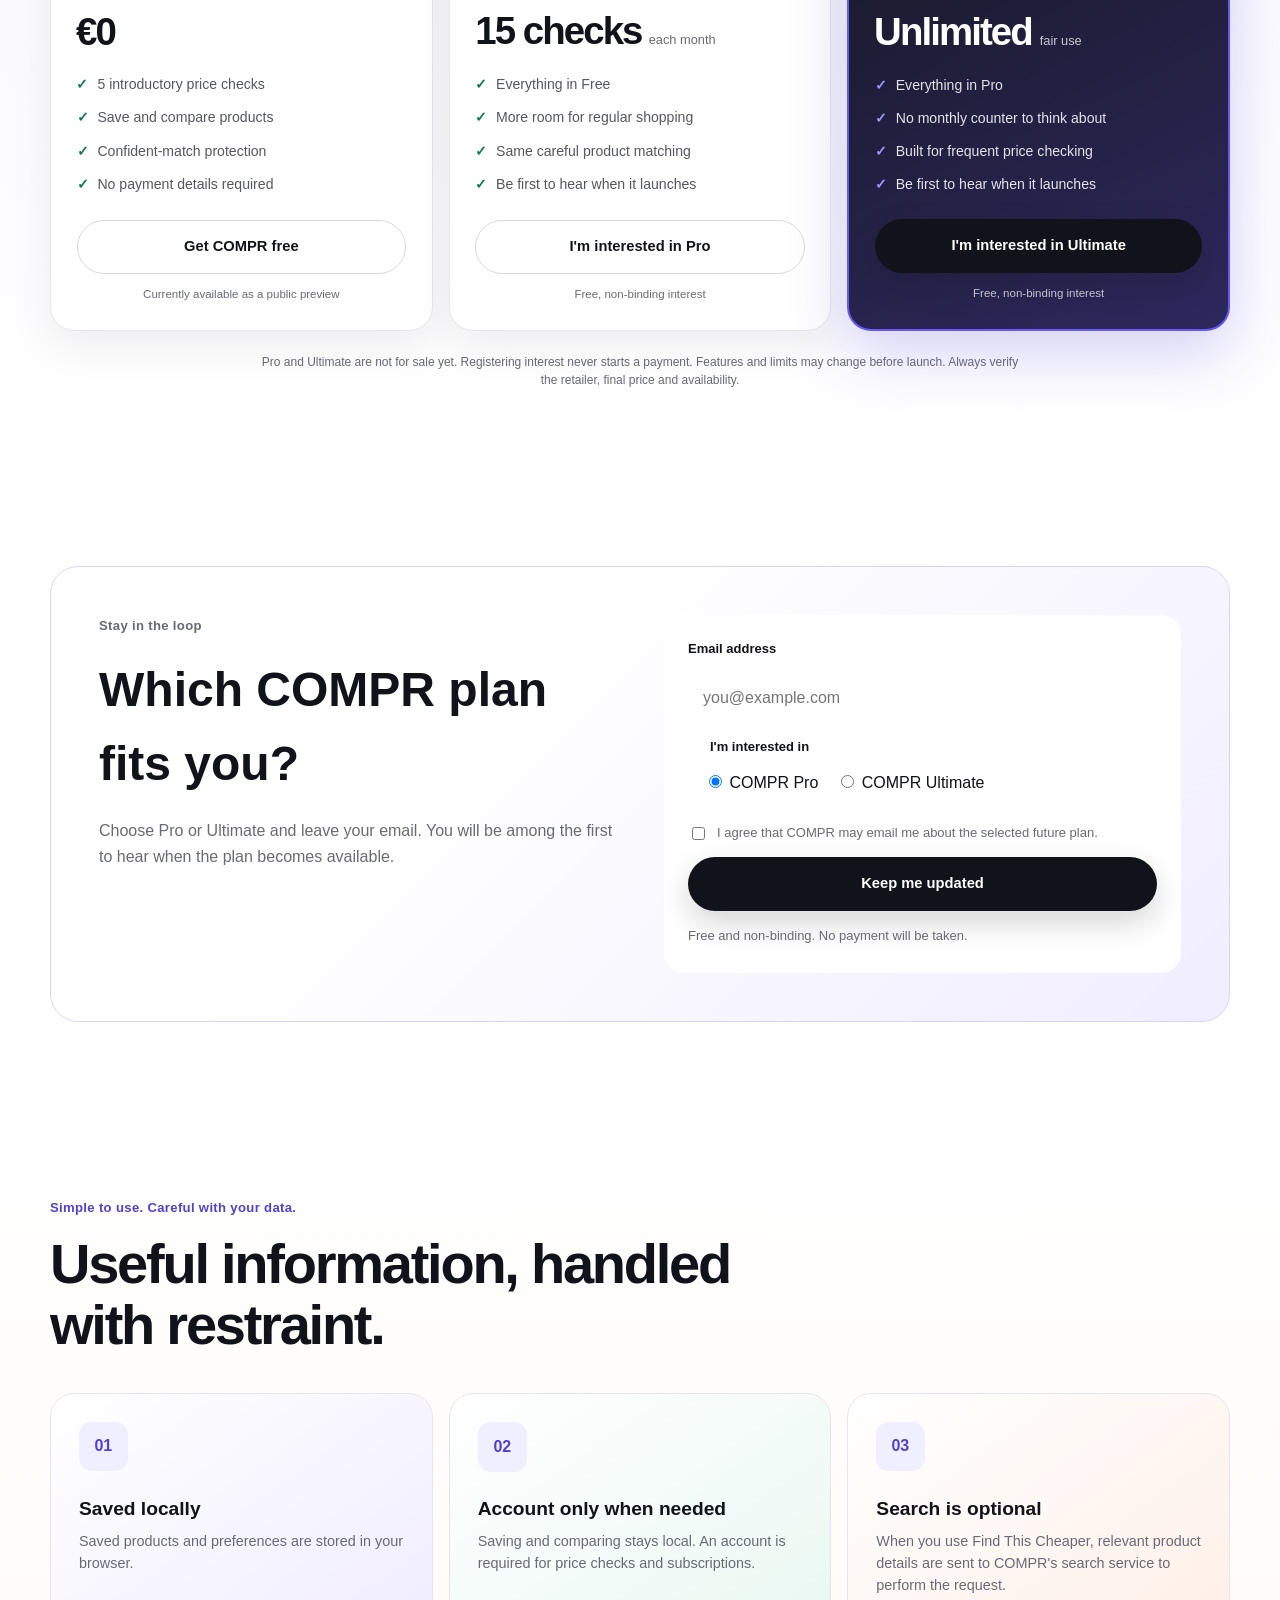
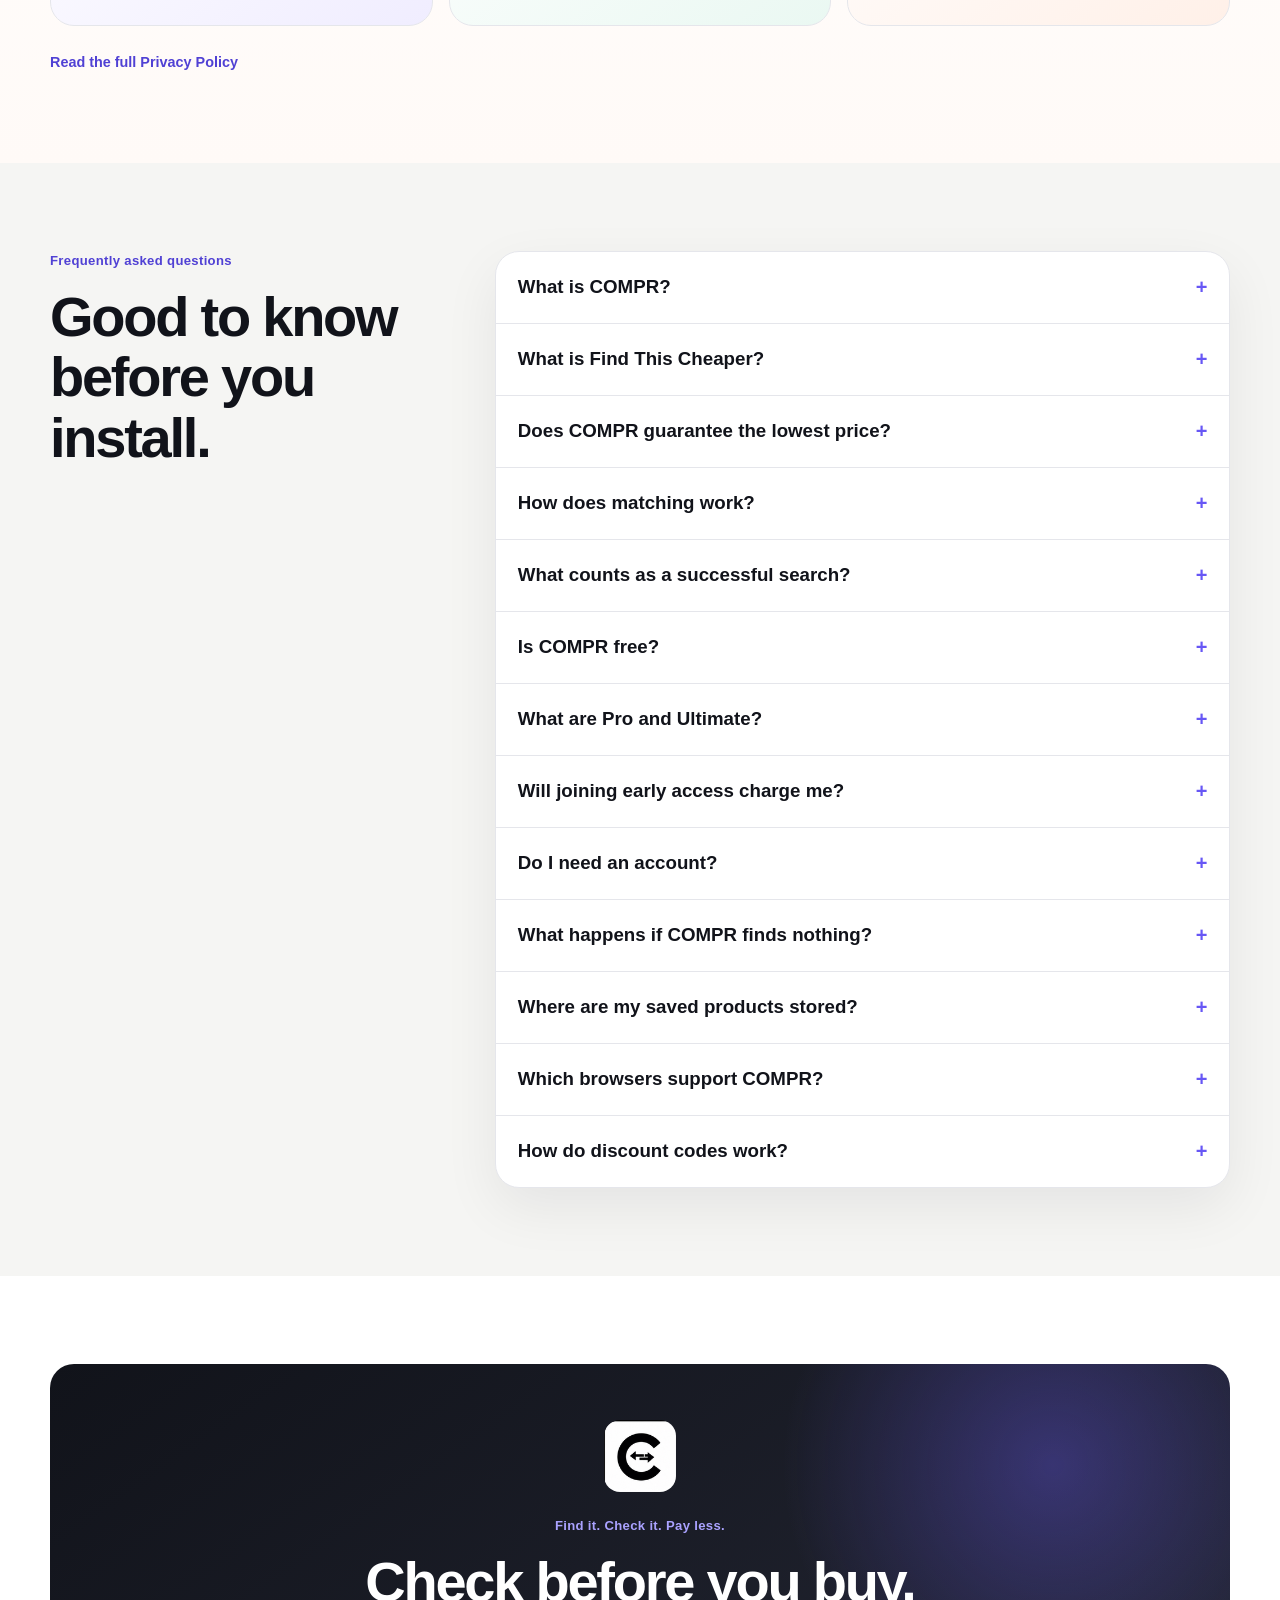
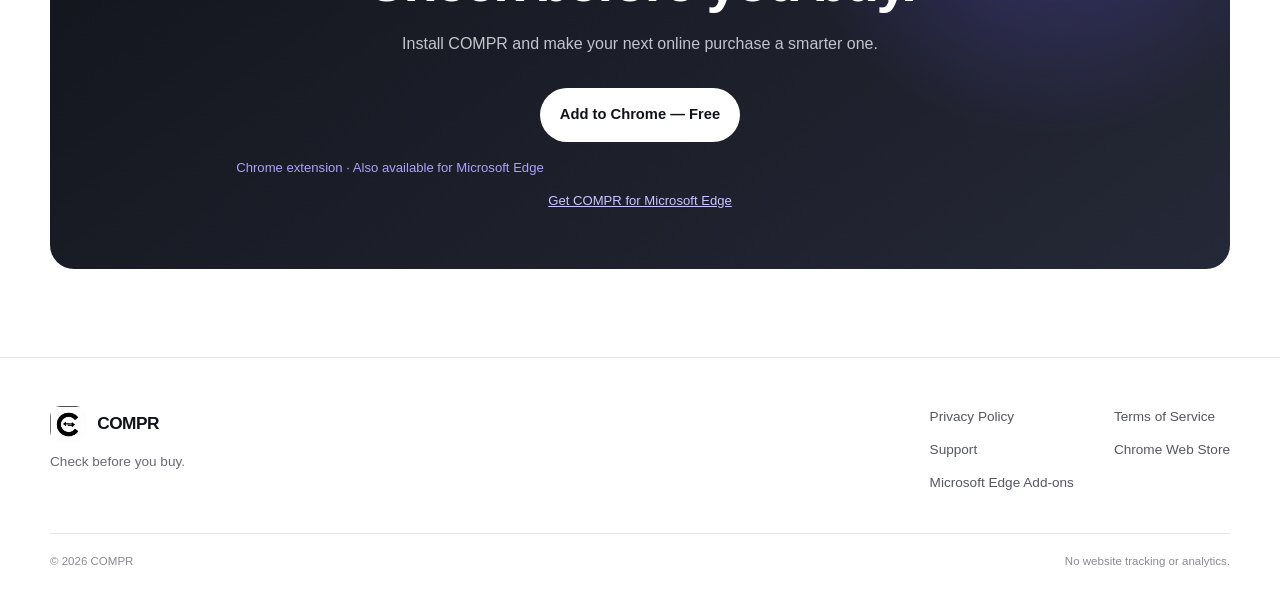
==== commit 407d061e: "Polish COMPR presentation and voiced demo" ====
--- a/index.html
+++ b/index.html
@@ -1,4 +1,4 @@
-<!doctype html><html lang="en"><head><meta charset="utf-8"><meta name="viewport" content="width=device-width,initial-scale=1"><title>COMPR — Find the same product for less</title><meta name="description" content="Use COMPR while shopping online to check whether the same product is available for less. Save and compare products when you need more time."><meta name="theme-color" content="#11131a"><meta property="og:title" content="COMPR — Find it. Check it. Pay less."><meta property="og:description" content="Check whether the product you want is available for less, then save and compare your options."><meta property="og:image" content="compr-popup.png"><link rel="icon" href="compr-logo.png"><link rel="stylesheet" href="style.css?v=20260824-2"><script src="main.js?v=20260823-1" defer></script></head><body>
+<!doctype html><html lang="en"><head><meta charset="utf-8"><meta name="viewport" content="width=device-width,initial-scale=1"><title>COMPR — Find the same product for less</title><meta name="description" content="Use COMPR while shopping online to check whether the same product is available for less. Save and compare products when you need more time."><meta name="theme-color" content="#11131a"><meta property="og:title" content="COMPR — Find it. Check it. Pay less."><meta property="og:description" content="Check whether the product you want is available for less, then save and compare your options."><meta property="og:image" content="compr-demo-poster-v4.png"><link rel="icon" href="compr-logo.png"><link rel="stylesheet" href="style.css?v=20260825-3"><script src="main.js?v=20260825-3" defer></script></head><body>
 <a class="skip-link" href="#main">Skip to content</a><header class="site-header"><div class="container nav-wrap"><a class="brand" href="#overview"><img src="compr-logo.png" width="40" height="40" alt=""><span>COMPR</span></a><nav><a href="#how-it-works">How it works</a><a href="#find-cheaper">Find This Cheaper</a><a href="#compare">Compare</a><a href="#privacy">Privacy</a><a href="#faq">FAQ</a></nav><label class="language-switcher"><span class="sr-only">Language</span><select data-language-select><option value="en">EN</option><option value="nl">NL</option><option value="de">DE</option><option value="fr">FR</option></select></label><a class="button button-small store-link" data-store="chrome" href="#">Add to Chrome — Free</a></div></header>
 <main id="main">
 <section class="hero section" id="overview"><div class="container hero-grid"><div class="hero-copy reveal"><p class="eyebrow"><span></span> Shop smarter with COMPR</p><h1>Found something you want?<br><em>Find it cheaper.</em></h1><p class="hero-lead">COMPR checks for the same product at a better price — without leaving your shopping flow.</p><div class="button-row"><a class="button button-primary store-link" data-store="chrome" href="#">Add to Chrome — Free</a><a class="button button-secondary" href="#pricing">Compare plans</a></div><p class="hero-trust">Free to install · 5 introductory price checks · No payment details</p><p class="desktop-note">An account is required for price checks. Saving and comparing products stays local.</p></div><div class="hero-find-visual reveal"><span class="demo-label">Demo</span><div class="hero-shot"><div class="shot-toolbar"><i></i><i></i><i></i><span>COMPR extension</span></div><img src="compr-popup.png" width="498" height="746" alt="COMPR popup showing a product image, details and price"></div><div class="price-story"><div><span>Current price</span><strong>€129.99</strong></div><div class="find-step"><span>Find This Cheaper</span></div><div class="better-price"><span>Same product</span><strong>€99.95</strong><b>You save €30.04</b></div></div></div></div></section>
@@ -6,11 +6,11 @@
 <section class="section savings-section" id="find-cheaper"><div class="container savings-layout"><div class="section-heading reveal"><p class="eyebrow">Find This Cheaper</p><h2>Same product.<br>Better price.</h2><p>COMPR searches for matching products and puts relevant options in one place. Demo prices are illustrative, not live retailer offers.</p><a class="text-link" href="#how-it-works">See how the check works</a></div><div class="savings-card reveal"><span class="demo-label">Demo</span><div class="savings-product"><img src="compr-logo.png" width="54" height="54" alt=""><div><small>THE PRODUCT YOU’RE VIEWING</small><strong>Everyday headphones</strong></div></div><div class="price-compare"><div><span>Current store</span><strong>€129.99</strong></div><span class="versus">versus</span><div class="winning"><span>Better price</span><strong>€99.95</strong></div></div><div class="saving-total"><span>Potential saving</span><strong>€30.04</strong></div></div></div></section>
 <section class="section matching-section"><div class="container matching-layout"><div class="matching-copy reveal"><p class="eyebrow">Confident matching first</p><h2>Not something similar.<br>The same product.</h2><p>COMPR is built to prioritize confident product matches over random alternatives. When available, it checks brand, product name, model or SKU, colour and product details.</p><p class="trust-note">If COMPR cannot confidently identify the same product, it should say so instead of presenting an unrelated item as a match.</p></div><div class="match-signals reveal"><span>Brand</span><span>Product name</span><span>Model / SKU</span><span>Colour</span><span>Product details</span></div></div></section>
 <section class="section how-section" id="how-it-works"><div class="container"><div class="section-heading reveal"><p class="eyebrow">How it works</p><h2>Check before you buy.</h2></div><ol class="steps-grid"><li class="step-card reveal"><span>01</span><div class="step-icon">1</div><h3>Shop normally</h3><p>Browse your favourite online stores and open a product you like.</p></li><li class="step-card reveal"><span>02</span><div class="step-icon">2</div><h3>Find This Cheaper</h3><p>Open COMPR on the product page and check for a better price.</p></li><li class="step-card reveal"><span>03</span><div class="step-icon">3</div><h3>Choose the better deal</h3><p>Review the matching options and decide where you want to buy.</p></li></ol></div></section>
-<section class="section demo-section" id="demo"><div class="container demo-layout"><div class="section-heading reveal"><p class="eyebrow">See the free beta</p><h2>From product page to a smarter choice.</h2><p>See how COMPR fits into your shopping flow, keeps useful product details together and prepares products for comparison.</p><ul class="demo-points"><li>Open COMPR while you shop</li><li>Check available product information</li><li>Save it for a side-by-side comparison</li><li>Join Pro or Ultimate early access without paying</li></ul></div><figure class="demo-video-card reveal"><video controls playsinline preload="metadata" poster="compr-beta-demo-poster.jpg"><source src="compr-beta-demo.mp4" type="video/mp4"></video><figcaption>Free beta preview using controlled COMPR interface examples. No payment flow is shown or enabled.</figcaption></figure></div></section>
-<section class="section compare-section" id="compare"><div class="container compare-layout"><div class="compare-copy reveal"><p class="eyebrow">Save &amp; Compare</p><h2>Still deciding?<br>Save it and compare.</h2><p>Save products from different stores and compare them side by side when you’re ready.</p><ul class="feature-list"><li><span>✓</span> Compare product prices</li><li><span>✓</span> Review sizes, options and product details</li><li><span>✓</span> Filter and organise saved products</li><li><span>✓</span> Return to the original store</li></ul></div><div class="comparison-demo has-real-screenshot reveal"><a class="screenshot-link" href="compr-beta-overview.png" target="_blank"><img class="real-screenshot" src="compr-beta-overview.png" width="1280" height="800" loading="lazy" alt="COMPR free beta interface with popup and comparison page"></a></div></div></section>
+<section class="section demo-section" id="demo"><div class="container demo-layout"><div class="section-heading reveal"><p class="eyebrow">See COMPR in action</p><h2>From product page to a smarter choice.</h2><p>Watch COMPR recognise a product, check for a better price and keep your options together for a clear comparison.</p><ul class="demo-points"><li>Review the detected product</li><li>Search live retailer pages</li><li>See confident savings clearly</li><li>Save and compare before buying</li></ul></div><figure class="demo-video-card reveal"><video controls playsinline preload="metadata" poster="compr-demo-poster-v4.png"><source src="compr-demo-v4.mp4" type="video/mp4"><track kind="captions" src="compr-demo-en-v4.vtt" srclang="en" label="English" default></video><figcaption>A 41-second COMPR walkthrough with voice-over. Search results depend on available retailer data; verify price and availability before buying.</figcaption></figure></div></section>
+<section class="section compare-section" id="compare"><div class="container compare-layout"><div class="compare-copy reveal"><p class="eyebrow">Save &amp; Compare</p><h2>Still deciding?<br>Save it and compare.</h2><p>Save products from different stores and compare them side by side when you’re ready.</p><ul class="feature-list"><li><span>✓</span> Compare product prices</li><li><span>✓</span> Review sizes, options and product details</li><li><span>✓</span> Filter and organise saved products</li><li><span>✓</span> Return to the original store</li></ul></div><div class="comparison-demo has-real-screenshot reveal"><a class="screenshot-link" href="compr-product-overview.png" target="_blank"><img class="real-screenshot" src="compr-product-overview.png" width="1920" height="1080" loading="lazy" alt="COMPR comparison page showing saved products, prices and the Find This Cheaper action"></a></div></div></section>
 <section class="section deals-section"><div class="container deals-layout"><div class="section-heading reveal"><p class="eyebrow">One more check before you buy</p><h2>Discounts, without the clutter.</h2><p>When reliable data is available, COMPR can surface discount codes and current deals. Offers without a code stay separate and COMPR does not invent discount values.</p></div><div class="deal-preview reveal"><div class="preview-group"><small>DISCOUNT CODES</small><article><div><strong>SAVE10</strong><span>10% off</span></div><button disabled>Copy code</button></article></div><div class="preview-group"><small>CURRENT DEALS</small><article><div><strong>Free delivery over €50</strong><span>No code required</span></div></article></div><span class="demo-label">Interface example</span></div></div></section>
-<section class="section pricing-section" id="pricing"><div class="container"><div class="section-heading pricing-heading reveal"><p class="eyebrow">Free public beta</p><h2>Try COMPR before paid plans launch.</h2><p>The beta is free. No checkout, card details or paid subscription is active. Help shape COMPR and join early access if you want Pro or Ultimate later.</p></div><div class="founding-note reveal"><strong>Beta promise</strong><span>Joining early access is free and non-binding. We will ask again before any future paid plan starts; nothing is charged automatically.</span></div><div class="pricing-grid"><article class="price-card reveal"><span class="price-label">AVAILABLE IN BETA</span><h3>Free</h3><p class="plan-for">For testing COMPR</p><div class="plan-price"><strong>&euro;0</strong><span>during beta</span></div><ul><li>5 introductory price checks</li><li>Save and compare products</li><li>Confident-match protection</li><li>Help improve search quality</li></ul><a class="button button-secondary store-link" data-store="chrome" href="#">Start free beta</a><small>No payment details required</small></article><article class="price-card price-card-pro reveal"><span class="price-label">EARLY ACCESS</span><h3>Pro</h3><p class="plan-for">For regular online shoppers</p><div class="plan-price"><strong>Coming later</strong></div><ul><li><strong>15 price checks every month</strong></li><li>Everything in Free</li><li>Built for regular shopping decisions</li><li>No commitment on the waitlist</li></ul><a class="button button-secondary beta-plan-link" data-beta-plan="pro" href="#beta-access">Join Pro early access</a><small>No payment will be taken</small></article><article class="price-card price-card-featured reveal"><div class="recommended">MOST REQUESTED</div><span class="price-label">EARLY ACCESS</span><h3>Ultimate</h3><p class="plan-for">For people who always check before buying</p><div class="plan-price"><strong>Coming later</strong></div><ul><li><strong>Unlimited price checks</strong> <em>fair use</em></li><li>Everything in Pro</li><li>No monthly counter to think about</li><li>No commitment on the waitlist</li></ul><a class="button button-primary beta-plan-link" data-beta-plan="ultimate" href="#beta-access">Join Ultimate early access</a><small>No payment will be taken</small></article></div><p class="pricing-footnote">Future features, limits and prices may change after beta feedback. COMPR does not guarantee the lowest market price; always verify the retailer, final price and availability.</p></div></section>
-<section class="section beta-access-section" id="beta-access"><div class="container beta-access-card reveal"><div><p class="eyebrow">Early access</p><h2>Tell us which plan you would choose.</h2><p>Get one sign-in email that registers your interest and creates your free COMPR beta account. This is not an order and no payment details are requested.</p></div><form id="betaAccessForm" class="beta-access-form"><label for="betaEmail">Email address</label><input id="betaEmail" name="email" type="email" autocomplete="email" placeholder="you@example.com" required><fieldset><legend>Interested in</legend><label><input type="radio" name="plan" value="pro" checked> COMPR Pro</label><label><input type="radio" name="plan" value="ultimate"> COMPR Ultimate</label></fieldset><label class="beta-consent"><input type="checkbox" name="consent" required> I agree that COMPR may email me about beta access and the selected future plan.</label><button class="button button-primary" type="submit">Join early access</button><p id="betaAccessStatus" class="beta-access-status" role="status" aria-live="polite">Free and non-binding. No payment will be taken.</p></form></div></section>
+<section class="section pricing-section" id="pricing"><div class="container"><div class="section-heading pricing-heading reveal"><p class="eyebrow">Choose your COMPR</p><h2>Start free. Check smarter.</h2><p>Use COMPR for free today. If you want more price checks later, tell us whether Pro or Ultimate fits you best.</p></div><div class="pricing-grid"><article class="price-card reveal"><span class="price-label">AVAILABLE NOW</span><h3>Free</h3><p class="plan-for">For occasional shopping decisions</p><div class="plan-price"><strong>&euro;0</strong></div><ul><li>5 introductory price checks</li><li>Save and compare products</li><li>Confident-match protection</li><li>No payment details required</li></ul><a class="button button-secondary store-link" data-store="chrome" href="#">Get COMPR free</a><small>Currently available as a public preview</small></article><article class="price-card price-card-pro reveal"><span class="price-label">COMING NEXT</span><h3>Pro</h3><p class="plan-for">For regular online shoppers</p><div class="plan-price"><strong>15 checks</strong><span>each month</span></div><ul><li>Everything in Free</li><li>More room for regular shopping</li><li>Same careful product matching</li><li>Be first to hear when it launches</li></ul><a class="button button-secondary beta-plan-link" data-beta-plan="pro" href="#beta-access">I'm interested in Pro</a><small>Free, non-binding interest</small></article><article class="price-card price-card-featured reveal"><div class="recommended">MOST REQUESTED</div><span class="price-label">COMING NEXT</span><h3>Ultimate</h3><p class="plan-for">For people who always check before buying</p><div class="plan-price"><strong>Unlimited</strong><span>fair use</span></div><ul><li>Everything in Pro</li><li>No monthly counter to think about</li><li>Built for frequent price checking</li><li>Be first to hear when it launches</li></ul><a class="button button-primary beta-plan-link" data-beta-plan="ultimate" href="#beta-access">I'm interested in Ultimate</a><small>Free, non-binding interest</small></article></div><p class="pricing-footnote">Pro and Ultimate are not for sale yet. Registering interest never starts a payment. Features and limits may change before launch. Always verify the retailer, final price and availability.</p></div></section>
+<section class="section beta-access-section" id="beta-access"><div class="container beta-access-card reveal"><div><p class="eyebrow">Stay in the loop</p><h2>Which COMPR plan fits you?</h2><p>Choose Pro or Ultimate and leave your email. You will be among the first to hear when the plan becomes available.</p></div><form id="betaAccessForm" class="beta-access-form"><label for="betaEmail">Email address</label><input id="betaEmail" name="email" type="email" autocomplete="email" placeholder="you@example.com" required><fieldset><legend>I'm interested in</legend><label><input type="radio" name="plan" value="pro" checked> COMPR Pro</label><label><input type="radio" name="plan" value="ultimate"> COMPR Ultimate</label></fieldset><label class="beta-consent"><input type="checkbox" name="consent" required> I agree that COMPR may email me about the selected future plan.</label><button class="button button-primary" type="submit">Keep me updated</button><p id="betaAccessStatus" class="beta-access-status" role="status" aria-live="polite">Free and non-binding. No payment will be taken.</p></form></div></section>
 <section class="section trust-section" id="privacy"><div class="container"><div class="section-heading reveal"><p class="eyebrow">Simple to use. Careful with your data.</p><h2>Useful information, handled with restraint.</h2></div><div class="trust-grid"><article class="reveal"><span>01</span><h3>Saved locally</h3><p>Saved products and preferences are stored in your browser.</p></article><article class="reveal"><span>02</span><h3>Account only when needed</h3><p>Saving and comparing stays local. An account is required for price checks and subscriptions.</p></article><article class="reveal"><span>03</span><h3>Search is optional</h3><p>When you use Find This Cheaper, relevant product details are sent to COMPR's search service to perform the request.</p></article></div><p class="privacy-link-wrap"><a class="text-link" href="privacy.html">Read the full Privacy Policy</a></p></div></section>
 <section class="section faq-section" id="faq"><div class="container faq-layout"><div class="section-heading reveal"><p class="eyebrow">Frequently asked questions</p><h2>Good to know before you install.</h2></div><div class="faq-list reveal">
 <article><h3><button aria-expanded="false">What is COMPR?<span>+</span></button></h3><div class="faq-answer" hidden><p>A browser extension that checks products, looks for the same item at a better price and saves products for comparison.</p></div></article><article><h3><button aria-expanded="false">What is Find This Cheaper?<span>+</span></button></h3><div class="faq-answer" hidden><p>It searches the web for matching offers based on the product information COMPR can detect.</p></div></article><article><h3><button aria-expanded="false">Does COMPR guarantee the lowest price?<span>+</span></button></h3><div class="faq-answer" hidden><p>No. Results depend on available product data and searchable offers. Always verify the retailer, product and final price.</p></div></article><article><h3><button aria-expanded="false">How does matching work?<span>+</span></button></h3><div class="faq-answer" hidden><p>COMPR compares identifiers, brand, model, product type and important variants. Missing information lowers certainty; conflicting model, size, storage, condition or pack information can reject a result.</p></div></article><article><h3><button aria-expanded="false">What counts as a successful search?<span>+</span></button></h3><div class="faq-answer" hidden><p>A search is counted when COMPR returns at least one accepted useful live match. Errors, timeouts, duplicate requests and no-match results are not intended to consume a search.</p></div></article><article><h3><button aria-expanded="false">Is COMPR free?<span>+</span></button></h3><div class="faq-answer" hidden><p>Yes. The public beta is free and never requests payment details.</p></div></article><article><h3><button aria-expanded="false">What are Pro and Ultimate?<span>+</span></button></h3><div class="faq-answer" hidden><p>They are planned paid options. During beta they are not for sale. Early access only records interest and never starts a payment.</p></div></article><article><h3><button aria-expanded="false">Will joining early access charge me?<span>+</span></button></h3><div class="faq-answer" hidden><p>No. It is free and non-binding. COMPR will ask for explicit agreement before any future paid subscription starts.</p></div></article><article><h3><button aria-expanded="false">Do I need an account?<span>+</span></button></h3><div class="faq-answer" hidden><p>You can save and compare products locally without an account. A free account is required for Find This Cheaper and early access.</p></div></article><article><h3><button aria-expanded="false">What happens if COMPR finds nothing?<span>+</span></button></h3><div class="faq-answer" hidden><p>COMPR tells you that no confident match was found. A no-match result is not intended to consume a search.</p></div></article><article><h3><button aria-expanded="false">Where are my saved products stored?<span>+</span></button></h3><div class="faq-answer" hidden><p>Your saved products are stored locally in your browser and can remain there after signing out.</p></div></article><article><h3><button aria-expanded="false">Which browsers support COMPR?<span>+</span></button></h3><div class="faq-answer" hidden><p>COMPR is prepared for desktop Google Chrome and Microsoft Edge. Store availability depends on publication status.</p></div></article><article><h3><button aria-expanded="false">How do discount codes work?<span>+</span></button></h3><div class="faq-answer" hidden><p>COMPR shows credible-looking codes and keeps deals without a code separate. Check availability and conditions at checkout.</p></div></article></div></div></section>
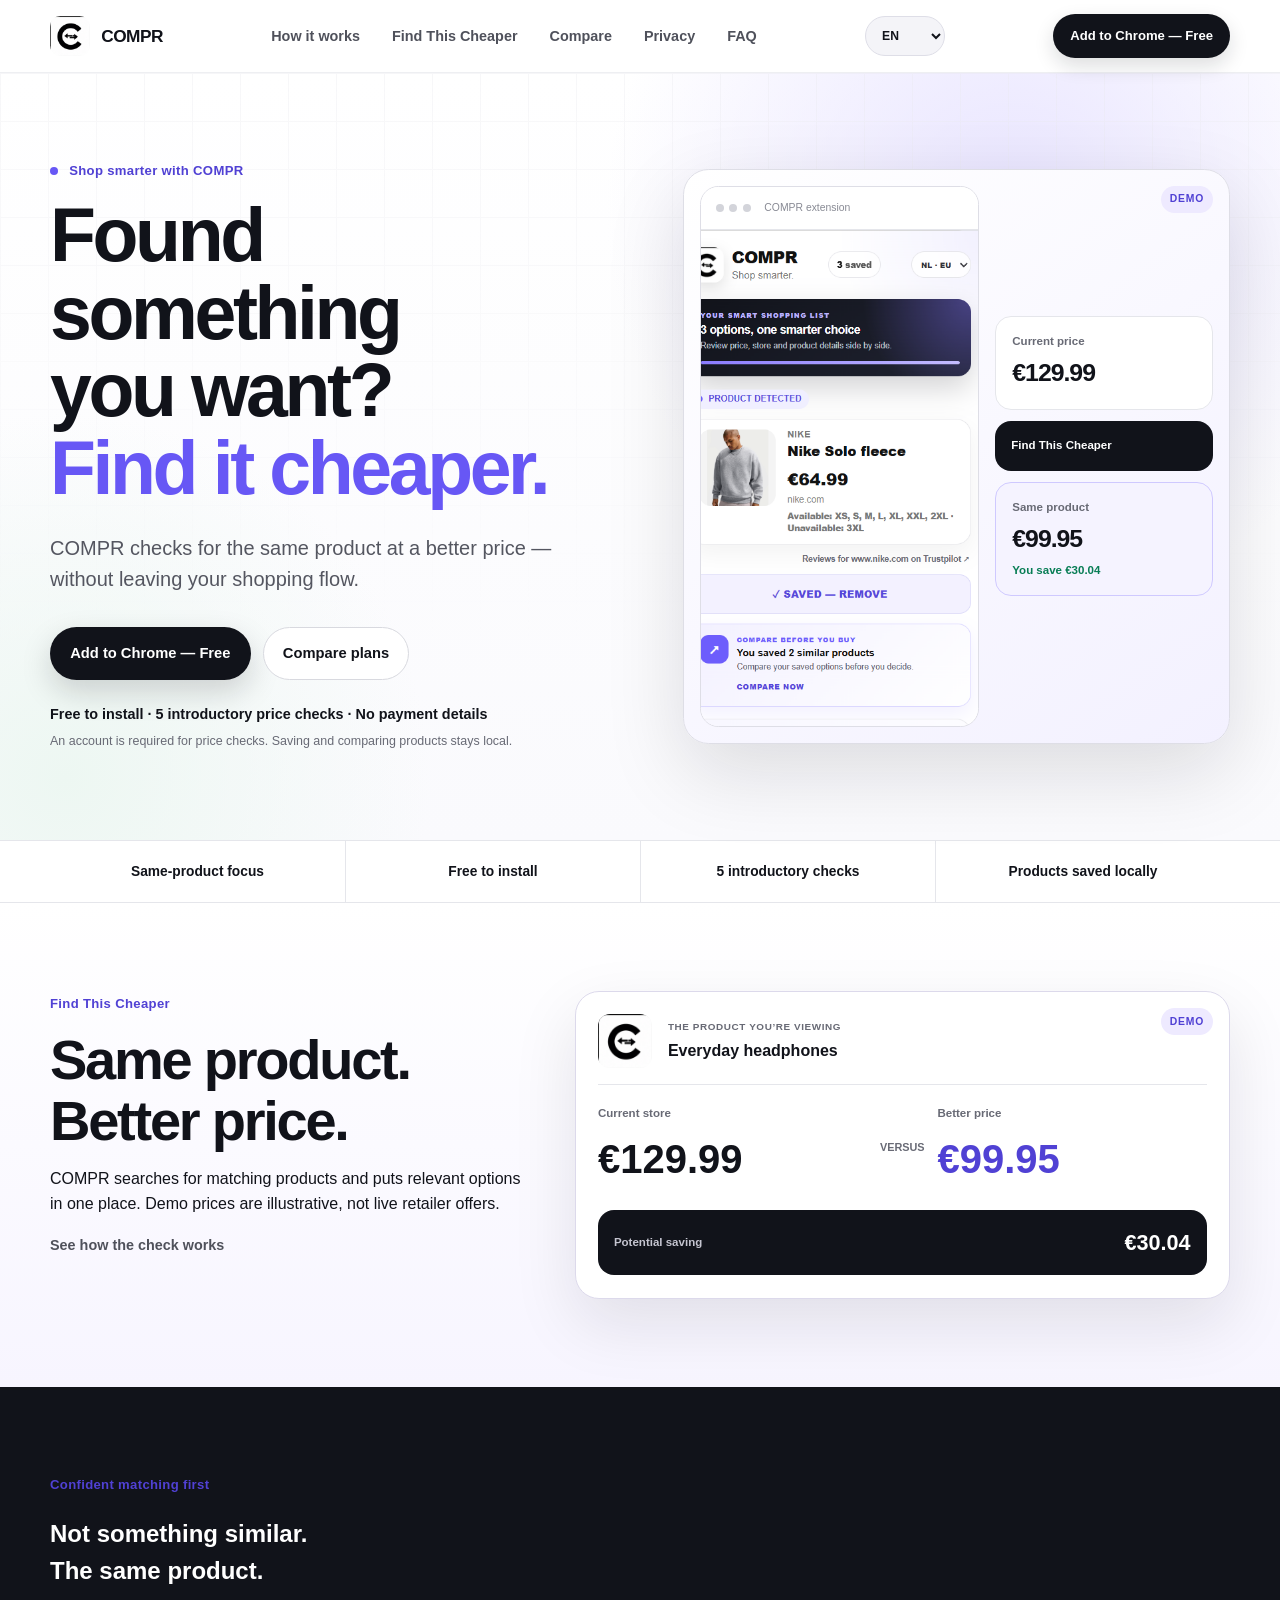
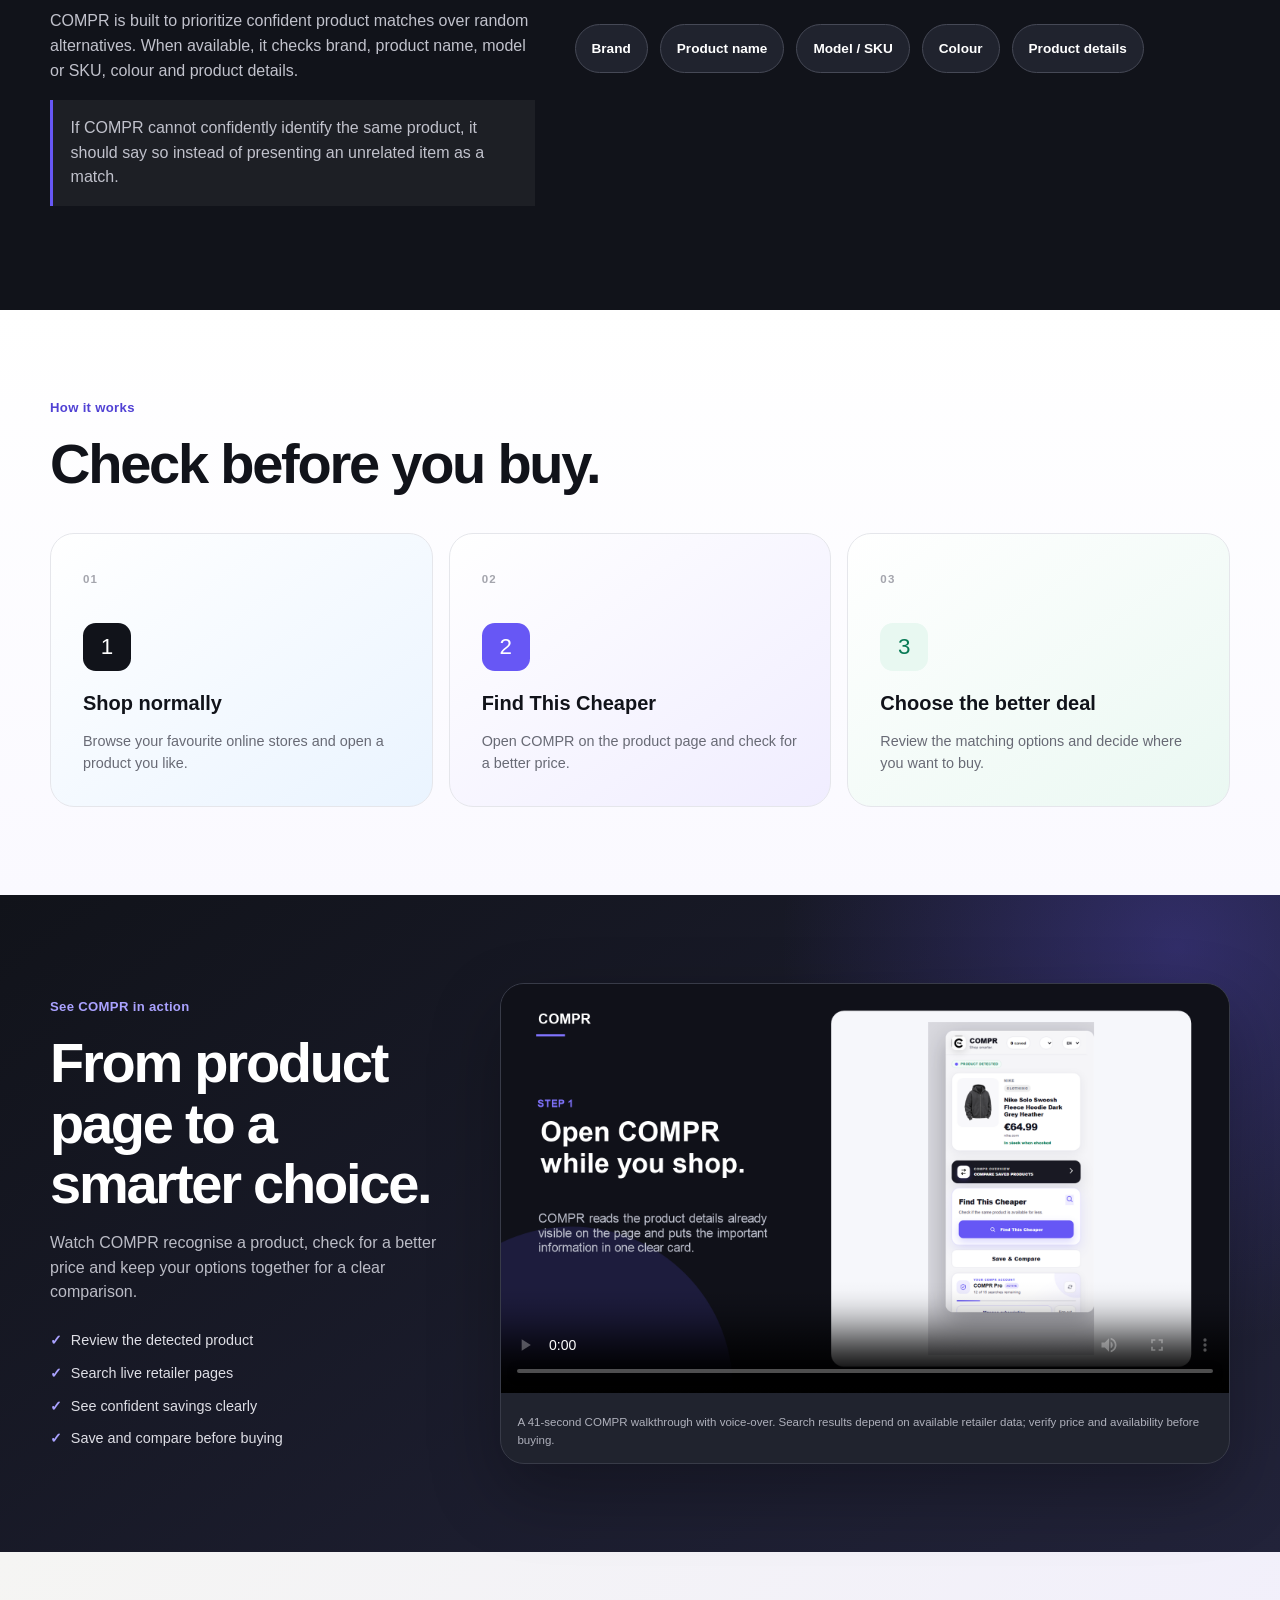
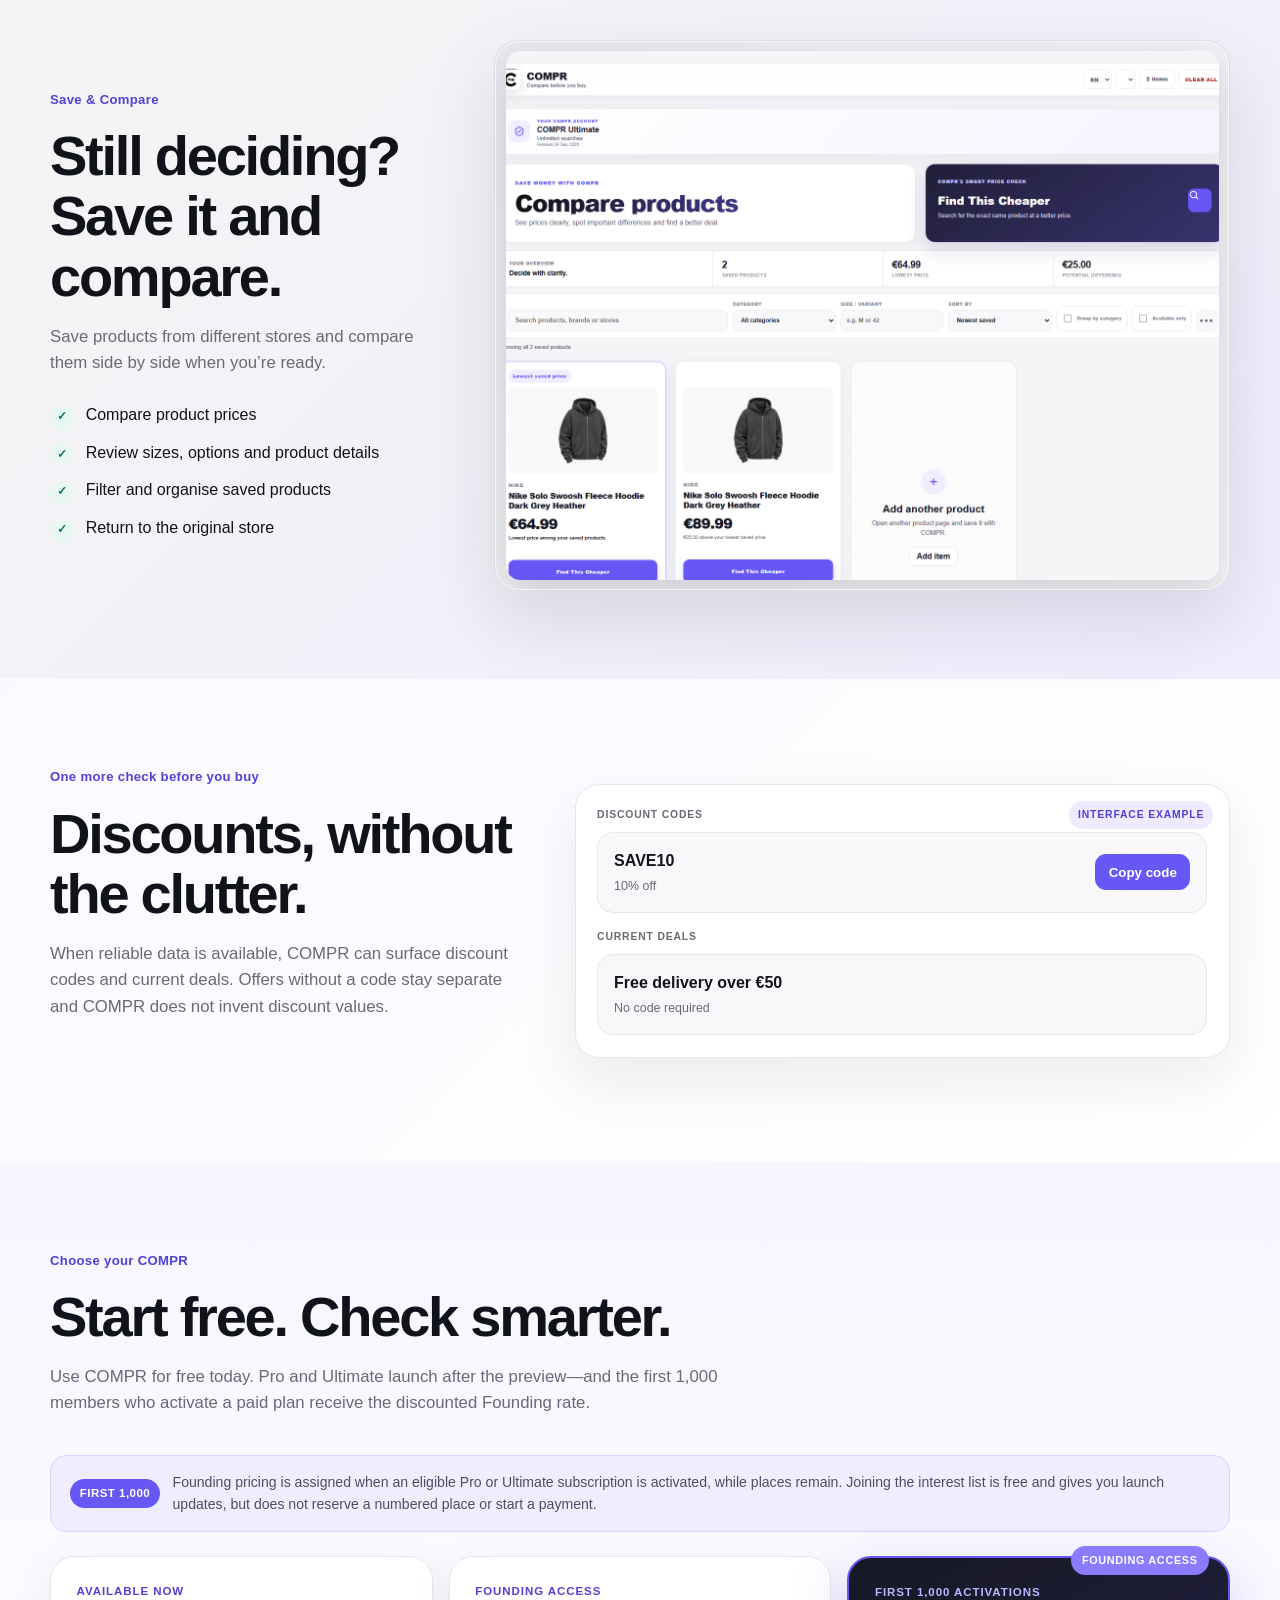
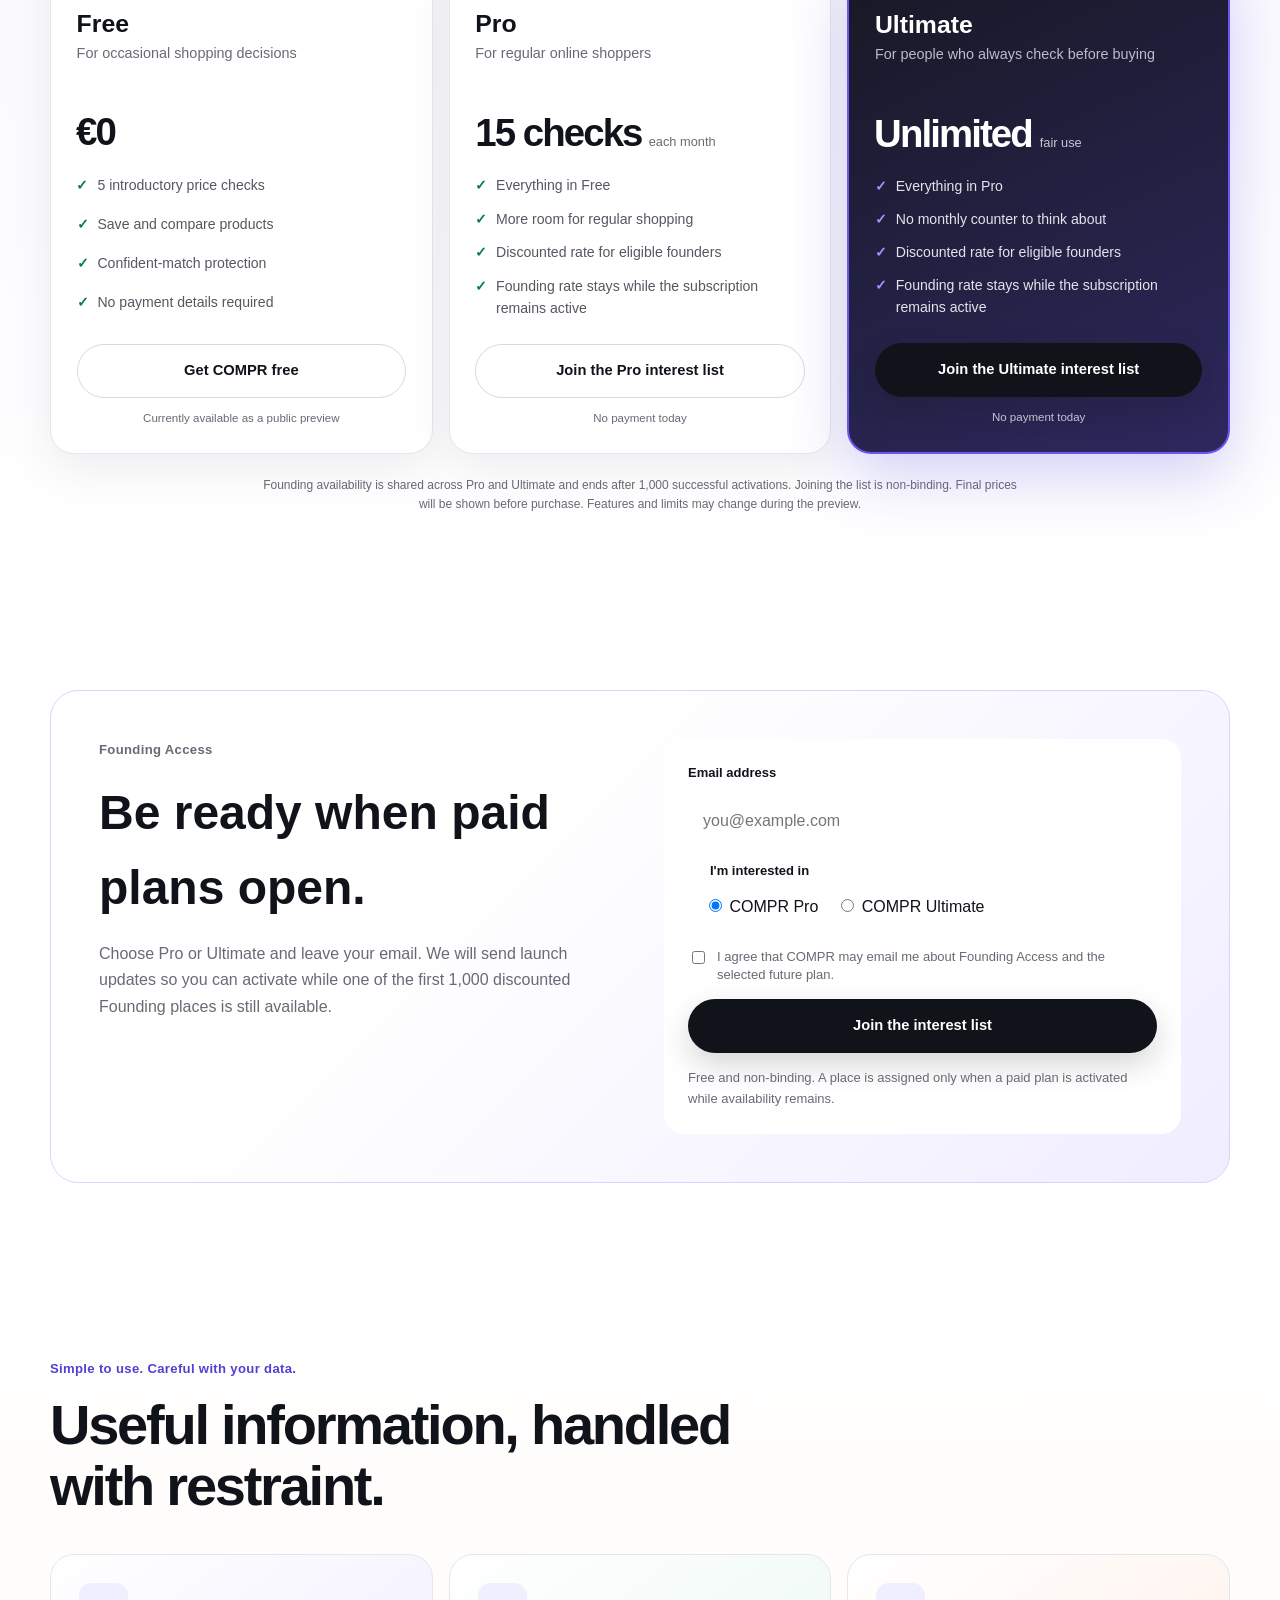
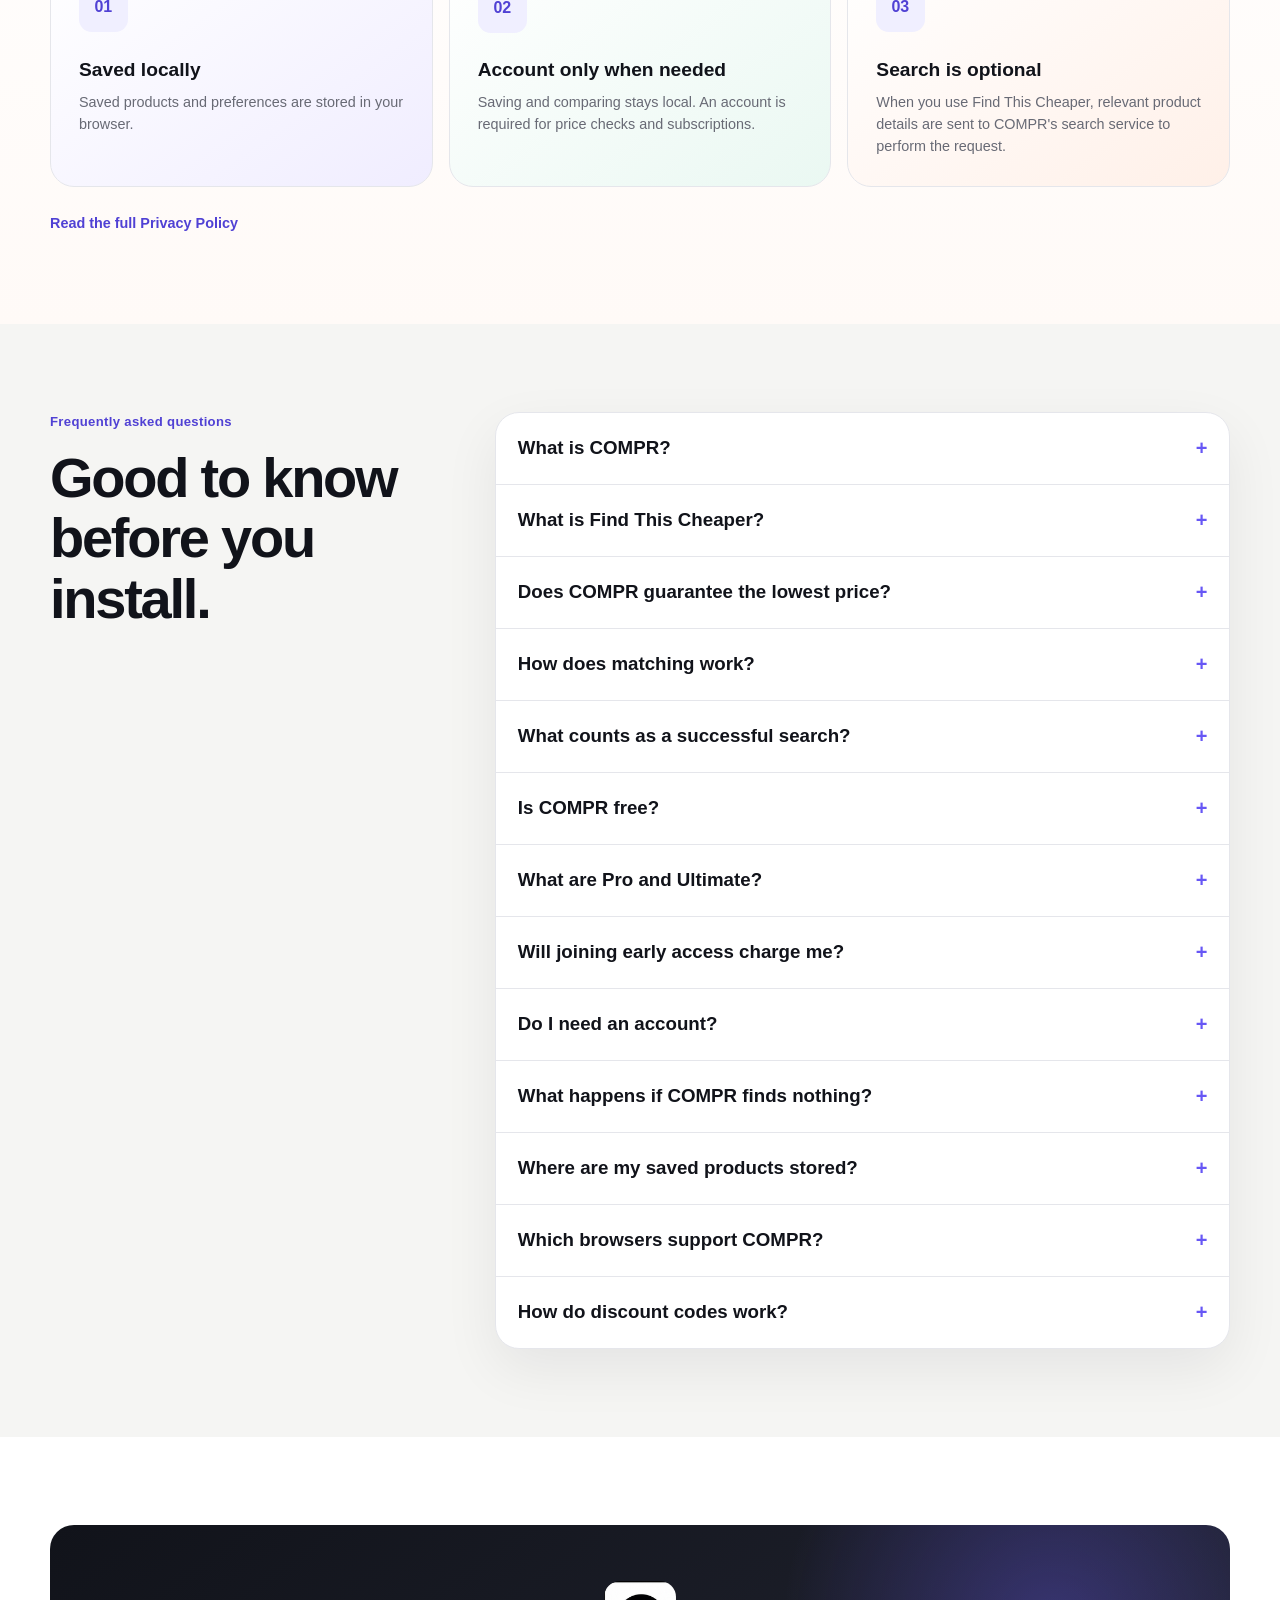
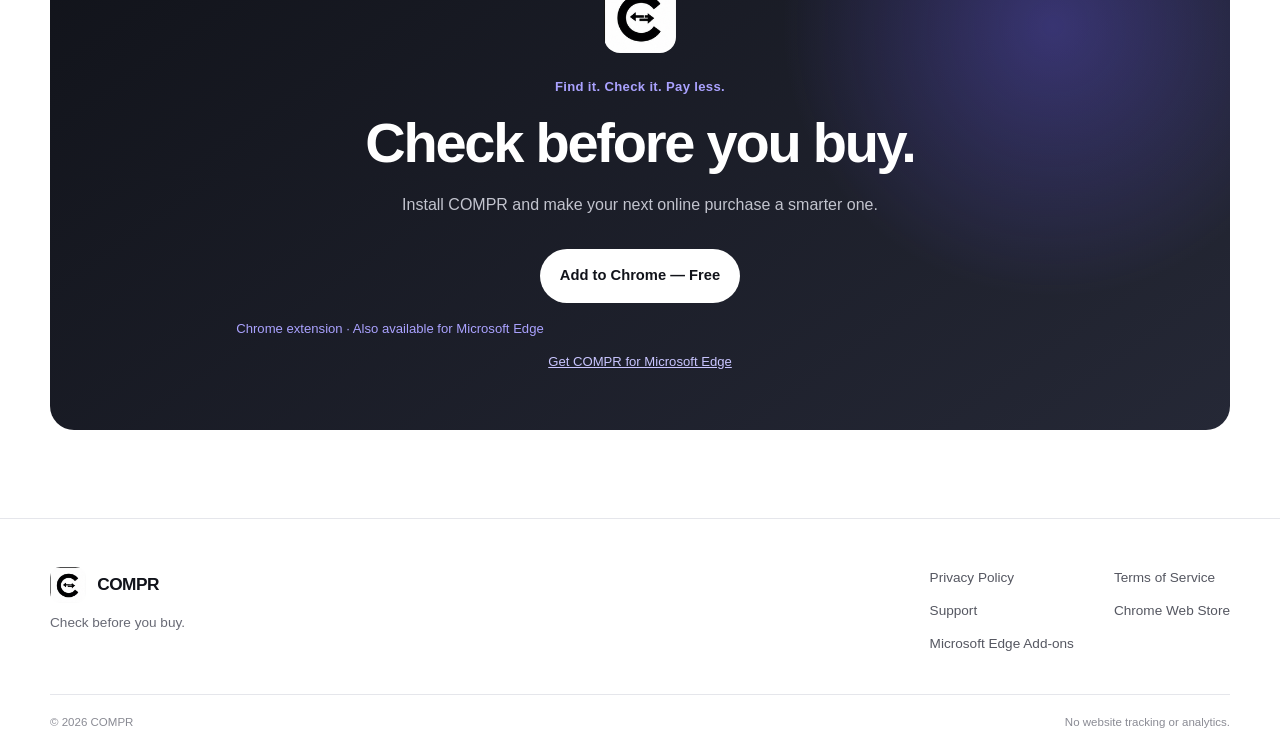
==== commit 8455e5d9: "Add Founding Access interest flow" ====
--- a/index.html
+++ b/index.html
@@ -1,4 +1,4 @@
-<!doctype html><html lang="en"><head><meta charset="utf-8"><meta name="viewport" content="width=device-width,initial-scale=1"><title>COMPR — Find the same product for less</title><meta name="description" content="Use COMPR while shopping online to check whether the same product is available for less. Save and compare products when you need more time."><meta name="theme-color" content="#11131a"><meta property="og:title" content="COMPR — Find it. Check it. Pay less."><meta property="og:description" content="Check whether the product you want is available for less, then save and compare your options."><meta property="og:image" content="compr-demo-poster-v4.png"><link rel="icon" href="compr-logo.png"><link rel="stylesheet" href="style.css?v=20260825-3"><script src="main.js?v=20260825-3" defer></script></head><body>
+<!doctype html><html lang="en"><head><meta charset="utf-8"><meta name="viewport" content="width=device-width,initial-scale=1"><title>COMPR — Find the same product for less</title><meta name="description" content="Use COMPR while shopping online to check whether the same product is available for less. Save and compare products when you need more time."><meta name="theme-color" content="#11131a"><meta property="og:title" content="COMPR — Find it. Check it. Pay less."><meta property="og:description" content="Check whether the product you want is available for less, then save and compare your options."><meta property="og:image" content="compr-demo-poster-v4.png"><link rel="icon" href="compr-logo.png"><link rel="stylesheet" href="style.css?v=20260827-1"><script src="main.js?v=20260827-1" defer></script></head><body>
 <a class="skip-link" href="#main">Skip to content</a><header class="site-header"><div class="container nav-wrap"><a class="brand" href="#overview"><img src="compr-logo.png" width="40" height="40" alt=""><span>COMPR</span></a><nav><a href="#how-it-works">How it works</a><a href="#find-cheaper">Find This Cheaper</a><a href="#compare">Compare</a><a href="#privacy">Privacy</a><a href="#faq">FAQ</a></nav><label class="language-switcher"><span class="sr-only">Language</span><select data-language-select><option value="en">EN</option><option value="nl">NL</option><option value="de">DE</option><option value="fr">FR</option></select></label><a class="button button-small store-link" data-store="chrome" href="#">Add to Chrome — Free</a></div></header>
 <main id="main">
 <section class="hero section" id="overview"><div class="container hero-grid"><div class="hero-copy reveal"><p class="eyebrow"><span></span> Shop smarter with COMPR</p><h1>Found something you want?<br><em>Find it cheaper.</em></h1><p class="hero-lead">COMPR checks for the same product at a better price — without leaving your shopping flow.</p><div class="button-row"><a class="button button-primary store-link" data-store="chrome" href="#">Add to Chrome — Free</a><a class="button button-secondary" href="#pricing">Compare plans</a></div><p class="hero-trust">Free to install · 5 introductory price checks · No payment details</p><p class="desktop-note">An account is required for price checks. Saving and comparing products stays local.</p></div><div class="hero-find-visual reveal"><span class="demo-label">Demo</span><div class="hero-shot"><div class="shot-toolbar"><i></i><i></i><i></i><span>COMPR extension</span></div><img src="compr-popup.png" width="498" height="746" alt="COMPR popup showing a product image, details and price"></div><div class="price-story"><div><span>Current price</span><strong>€129.99</strong></div><div class="find-step"><span>Find This Cheaper</span></div><div class="better-price"><span>Same product</span><strong>€99.95</strong><b>You save €30.04</b></div></div></div></div></section>
@@ -9,8 +9,8 @@
 <section class="section demo-section" id="demo"><div class="container demo-layout"><div class="section-heading reveal"><p class="eyebrow">See COMPR in action</p><h2>From product page to a smarter choice.</h2><p>Watch COMPR recognise a product, check for a better price and keep your options together for a clear comparison.</p><ul class="demo-points"><li>Review the detected product</li><li>Search live retailer pages</li><li>See confident savings clearly</li><li>Save and compare before buying</li></ul></div><figure class="demo-video-card reveal"><video controls playsinline preload="metadata" poster="compr-demo-poster-v4.png"><source src="compr-demo-v4.mp4" type="video/mp4"><track kind="captions" src="compr-demo-en-v4.vtt" srclang="en" label="English" default></video><figcaption>A 41-second COMPR walkthrough with voice-over. Search results depend on available retailer data; verify price and availability before buying.</figcaption></figure></div></section>
 <section class="section compare-section" id="compare"><div class="container compare-layout"><div class="compare-copy reveal"><p class="eyebrow">Save &amp; Compare</p><h2>Still deciding?<br>Save it and compare.</h2><p>Save products from different stores and compare them side by side when you’re ready.</p><ul class="feature-list"><li><span>✓</span> Compare product prices</li><li><span>✓</span> Review sizes, options and product details</li><li><span>✓</span> Filter and organise saved products</li><li><span>✓</span> Return to the original store</li></ul></div><div class="comparison-demo has-real-screenshot reveal"><a class="screenshot-link" href="compr-product-overview.png" target="_blank"><img class="real-screenshot" src="compr-product-overview.png" width="1920" height="1080" loading="lazy" alt="COMPR comparison page showing saved products, prices and the Find This Cheaper action"></a></div></div></section>
 <section class="section deals-section"><div class="container deals-layout"><div class="section-heading reveal"><p class="eyebrow">One more check before you buy</p><h2>Discounts, without the clutter.</h2><p>When reliable data is available, COMPR can surface discount codes and current deals. Offers without a code stay separate and COMPR does not invent discount values.</p></div><div class="deal-preview reveal"><div class="preview-group"><small>DISCOUNT CODES</small><article><div><strong>SAVE10</strong><span>10% off</span></div><button disabled>Copy code</button></article></div><div class="preview-group"><small>CURRENT DEALS</small><article><div><strong>Free delivery over €50</strong><span>No code required</span></div></article></div><span class="demo-label">Interface example</span></div></div></section>
-<section class="section pricing-section" id="pricing"><div class="container"><div class="section-heading pricing-heading reveal"><p class="eyebrow">Choose your COMPR</p><h2>Start free. Check smarter.</h2><p>Use COMPR for free today. If you want more price checks later, tell us whether Pro or Ultimate fits you best.</p></div><div class="pricing-grid"><article class="price-card reveal"><span class="price-label">AVAILABLE NOW</span><h3>Free</h3><p class="plan-for">For occasional shopping decisions</p><div class="plan-price"><strong>&euro;0</strong></div><ul><li>5 introductory price checks</li><li>Save and compare products</li><li>Confident-match protection</li><li>No payment details required</li></ul><a class="button button-secondary store-link" data-store="chrome" href="#">Get COMPR free</a><small>Currently available as a public preview</small></article><article class="price-card price-card-pro reveal"><span class="price-label">COMING NEXT</span><h3>Pro</h3><p class="plan-for">For regular online shoppers</p><div class="plan-price"><strong>15 checks</strong><span>each month</span></div><ul><li>Everything in Free</li><li>More room for regular shopping</li><li>Same careful product matching</li><li>Be first to hear when it launches</li></ul><a class="button button-secondary beta-plan-link" data-beta-plan="pro" href="#beta-access">I'm interested in Pro</a><small>Free, non-binding interest</small></article><article class="price-card price-card-featured reveal"><div class="recommended">MOST REQUESTED</div><span class="price-label">COMING NEXT</span><h3>Ultimate</h3><p class="plan-for">For people who always check before buying</p><div class="plan-price"><strong>Unlimited</strong><span>fair use</span></div><ul><li>Everything in Pro</li><li>No monthly counter to think about</li><li>Built for frequent price checking</li><li>Be first to hear when it launches</li></ul><a class="button button-primary beta-plan-link" data-beta-plan="ultimate" href="#beta-access">I'm interested in Ultimate</a><small>Free, non-binding interest</small></article></div><p class="pricing-footnote">Pro and Ultimate are not for sale yet. Registering interest never starts a payment. Features and limits may change before launch. Always verify the retailer, final price and availability.</p></div></section>
-<section class="section beta-access-section" id="beta-access"><div class="container beta-access-card reveal"><div><p class="eyebrow">Stay in the loop</p><h2>Which COMPR plan fits you?</h2><p>Choose Pro or Ultimate and leave your email. You will be among the first to hear when the plan becomes available.</p></div><form id="betaAccessForm" class="beta-access-form"><label for="betaEmail">Email address</label><input id="betaEmail" name="email" type="email" autocomplete="email" placeholder="you@example.com" required><fieldset><legend>I'm interested in</legend><label><input type="radio" name="plan" value="pro" checked> COMPR Pro</label><label><input type="radio" name="plan" value="ultimate"> COMPR Ultimate</label></fieldset><label class="beta-consent"><input type="checkbox" name="consent" required> I agree that COMPR may email me about the selected future plan.</label><button class="button button-primary" type="submit">Keep me updated</button><p id="betaAccessStatus" class="beta-access-status" role="status" aria-live="polite">Free and non-binding. No payment will be taken.</p></form></div></section>
+<section class="section pricing-section" id="pricing"><div class="container"><div class="section-heading pricing-heading reveal"><p class="eyebrow">Choose your COMPR</p><h2>Start free. Check smarter.</h2><p>Use COMPR for free today. Pro and Ultimate launch after the preview—and the first 1,000 members who activate a paid plan receive the discounted Founding rate.</p></div><div class="founding-note reveal"><strong>First 1,000</strong><span>Founding pricing is assigned when an eligible Pro or Ultimate subscription is activated, while places remain. Joining the interest list is free and gives you launch updates, but does not reserve a numbered place or start a payment.</span></div><div class="pricing-grid"><article class="price-card reveal"><span class="price-label">AVAILABLE NOW</span><h3>Free</h3><p class="plan-for">For occasional shopping decisions</p><div class="plan-price"><strong>&euro;0</strong></div><ul><li>5 introductory price checks</li><li>Save and compare products</li><li>Confident-match protection</li><li>No payment details required</li></ul><a class="button button-secondary store-link" data-store="chrome" href="#">Get COMPR free</a><small>Currently available as a public preview</small></article><article class="price-card price-card-pro reveal"><span class="price-label">FOUNDING ACCESS</span><h3>Pro</h3><p class="plan-for">For regular online shoppers</p><div class="plan-price"><strong>15 checks</strong><span>each month</span></div><ul><li>Everything in Free</li><li>More room for regular shopping</li><li>Discounted rate for eligible founders</li><li>Founding rate stays while the subscription remains active</li></ul><a class="button button-secondary beta-plan-link" data-beta-plan="pro" href="#beta-access">Join the Pro interest list</a><small>No payment today</small></article><article class="price-card price-card-featured reveal"><div class="recommended">FOUNDING ACCESS</div><span class="price-label">FIRST 1,000 ACTIVATIONS</span><h3>Ultimate</h3><p class="plan-for">For people who always check before buying</p><div class="plan-price"><strong>Unlimited</strong><span>fair use</span></div><ul><li>Everything in Pro</li><li>No monthly counter to think about</li><li>Discounted rate for eligible founders</li><li>Founding rate stays while the subscription remains active</li></ul><a class="button button-primary beta-plan-link" data-beta-plan="ultimate" href="#beta-access">Join the Ultimate interest list</a><small>No payment today</small></article></div><p class="pricing-footnote">Founding availability is shared across Pro and Ultimate and ends after 1,000 successful activations. Joining the list is non-binding. Final prices will be shown before purchase. Features and limits may change during the preview.</p></div></section>
+<section class="section beta-access-section" id="beta-access"><div class="container beta-access-card reveal"><div><p class="eyebrow">Founding Access</p><h2>Be ready when paid plans open.</h2><p>Choose Pro or Ultimate and leave your email. We will send launch updates so you can activate while one of the first 1,000 discounted Founding places is still available.</p></div><form id="betaAccessForm" class="beta-access-form"><label for="betaEmail">Email address</label><input id="betaEmail" name="email" type="email" autocomplete="email" placeholder="you@example.com" required><fieldset><legend>I'm interested in</legend><label><input type="radio" name="plan" value="pro" checked> COMPR Pro</label><label><input type="radio" name="plan" value="ultimate"> COMPR Ultimate</label></fieldset><label class="beta-consent"><input type="checkbox" name="consent" required> I agree that COMPR may email me about Founding Access and the selected future plan.</label><button class="button button-primary" type="submit">Join the interest list</button><p id="betaAccessStatus" class="beta-access-status" role="status" aria-live="polite">Free and non-binding. A place is assigned only when a paid plan is activated while availability remains.</p></form></div></section>
 <section class="section trust-section" id="privacy"><div class="container"><div class="section-heading reveal"><p class="eyebrow">Simple to use. Careful with your data.</p><h2>Useful information, handled with restraint.</h2></div><div class="trust-grid"><article class="reveal"><span>01</span><h3>Saved locally</h3><p>Saved products and preferences are stored in your browser.</p></article><article class="reveal"><span>02</span><h3>Account only when needed</h3><p>Saving and comparing stays local. An account is required for price checks and subscriptions.</p></article><article class="reveal"><span>03</span><h3>Search is optional</h3><p>When you use Find This Cheaper, relevant product details are sent to COMPR's search service to perform the request.</p></article></div><p class="privacy-link-wrap"><a class="text-link" href="privacy.html">Read the full Privacy Policy</a></p></div></section>
 <section class="section faq-section" id="faq"><div class="container faq-layout"><div class="section-heading reveal"><p class="eyebrow">Frequently asked questions</p><h2>Good to know before you install.</h2></div><div class="faq-list reveal">
 <article><h3><button aria-expanded="false">What is COMPR?<span>+</span></button></h3><div class="faq-answer" hidden><p>A browser extension that checks products, looks for the same item at a better price and saves products for comparison.</p></div></article><article><h3><button aria-expanded="false">What is Find This Cheaper?<span>+</span></button></h3><div class="faq-answer" hidden><p>It searches the web for matching offers based on the product information COMPR can detect.</p></div></article><article><h3><button aria-expanded="false">Does COMPR guarantee the lowest price?<span>+</span></button></h3><div class="faq-answer" hidden><p>No. Results depend on available product data and searchable offers. Always verify the retailer, product and final price.</p></div></article><article><h3><button aria-expanded="false">How does matching work?<span>+</span></button></h3><div class="faq-answer" hidden><p>COMPR compares identifiers, brand, model, product type and important variants. Missing information lowers certainty; conflicting model, size, storage, condition or pack information can reject a result.</p></div></article><article><h3><button aria-expanded="false">What counts as a successful search?<span>+</span></button></h3><div class="faq-answer" hidden><p>A search is counted when COMPR returns at least one accepted useful live match. Errors, timeouts, duplicate requests and no-match results are not intended to consume a search.</p></div></article><article><h3><button aria-expanded="false">Is COMPR free?<span>+</span></button></h3><div class="faq-answer" hidden><p>Yes. The public beta is free and never requests payment details.</p></div></article><article><h3><button aria-expanded="false">What are Pro and Ultimate?<span>+</span></button></h3><div class="faq-answer" hidden><p>They are planned paid options. During beta they are not for sale. Early access only records interest and never starts a payment.</p></div></article><article><h3><button aria-expanded="false">Will joining early access charge me?<span>+</span></button></h3><div class="faq-answer" hidden><p>No. It is free and non-binding. COMPR will ask for explicit agreement before any future paid subscription starts.</p></div></article><article><h3><button aria-expanded="false">Do I need an account?<span>+</span></button></h3><div class="faq-answer" hidden><p>You can save and compare products locally without an account. A free account is required for Find This Cheaper and early access.</p></div></article><article><h3><button aria-expanded="false">What happens if COMPR finds nothing?<span>+</span></button></h3><div class="faq-answer" hidden><p>COMPR tells you that no confident match was found. A no-match result is not intended to consume a search.</p></div></article><article><h3><button aria-expanded="false">Where are my saved products stored?<span>+</span></button></h3><div class="faq-answer" hidden><p>Your saved products are stored locally in your browser and can remain there after signing out.</p></div></article><article><h3><button aria-expanded="false">Which browsers support COMPR?<span>+</span></button></h3><div class="faq-answer" hidden><p>COMPR is prepared for desktop Google Chrome and Microsoft Edge. Store availability depends on publication status.</p></div></article><article><h3><button aria-expanded="false">How do discount codes work?<span>+</span></button></h3><div class="faq-answer" hidden><p>COMPR shows credible-looking codes and keeps deals without a code separate. Check availability and conditions at checkout.</p></div></article></div></div></section>
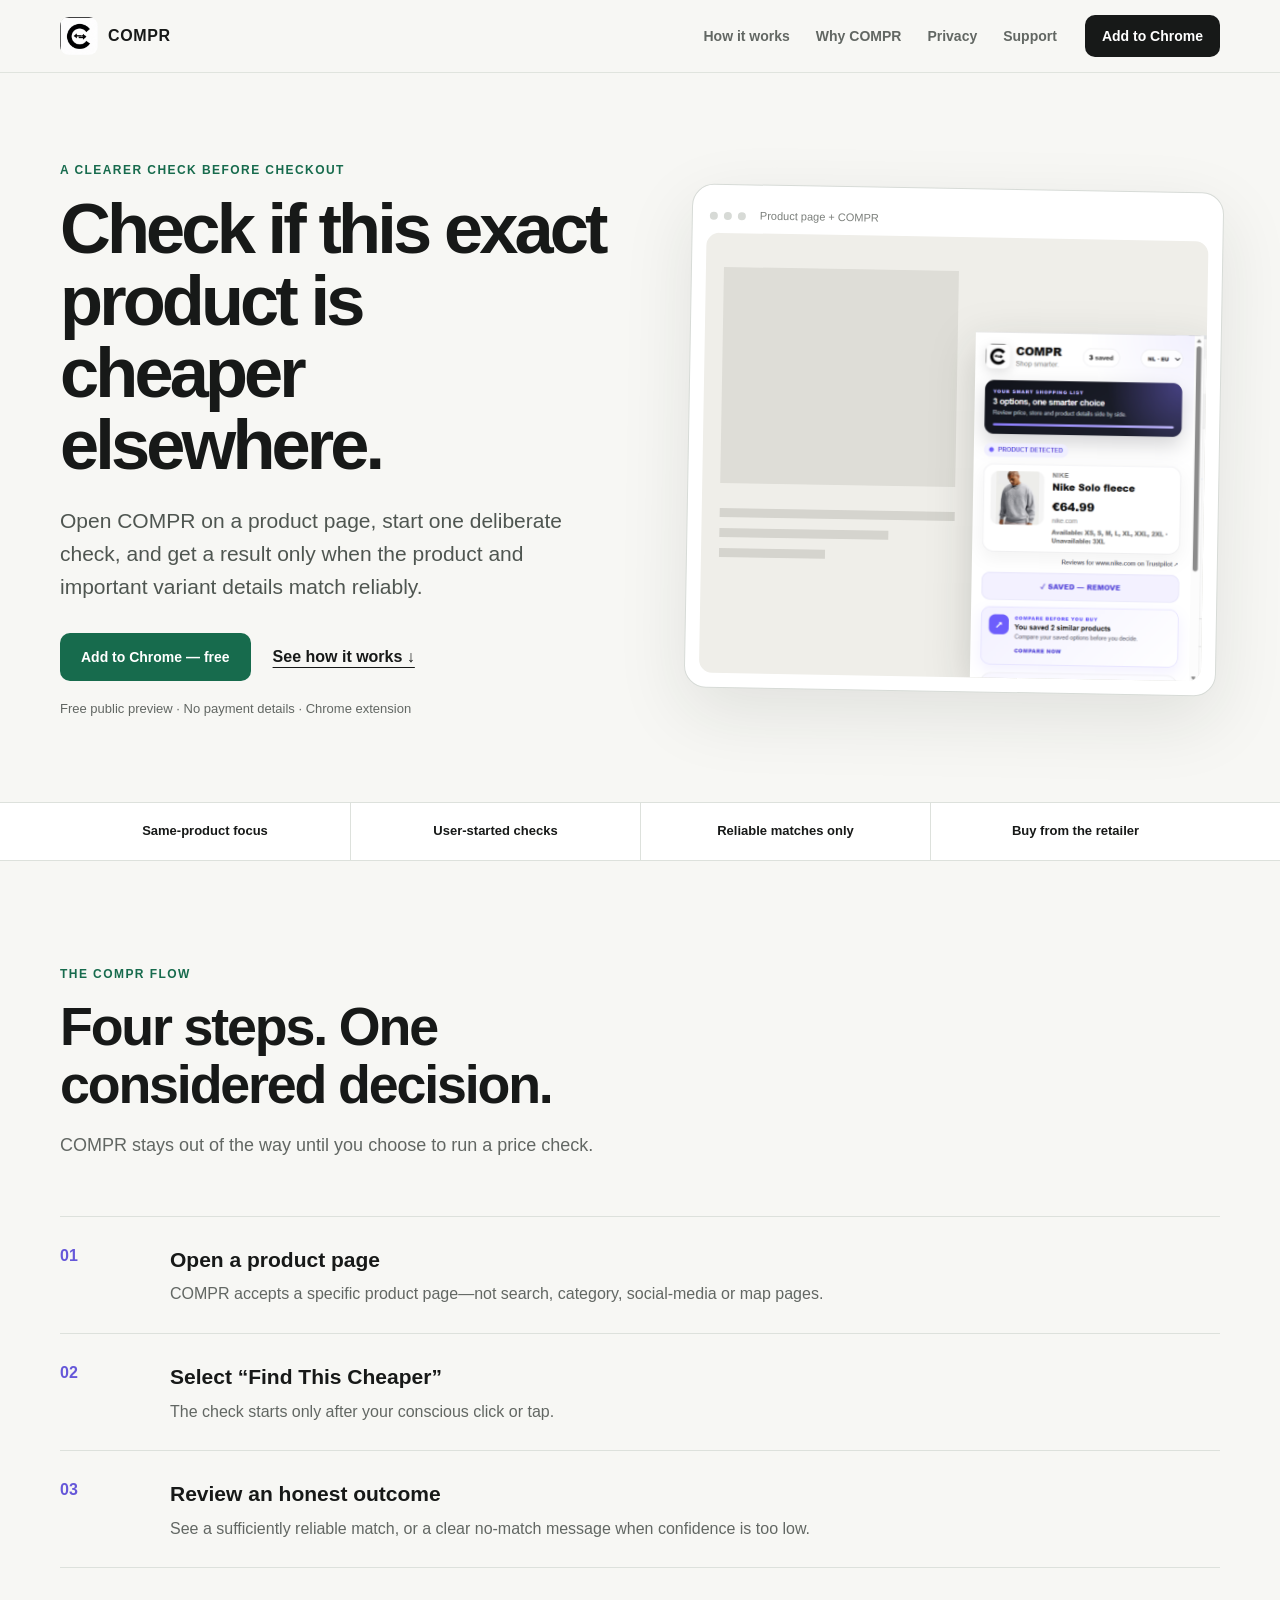
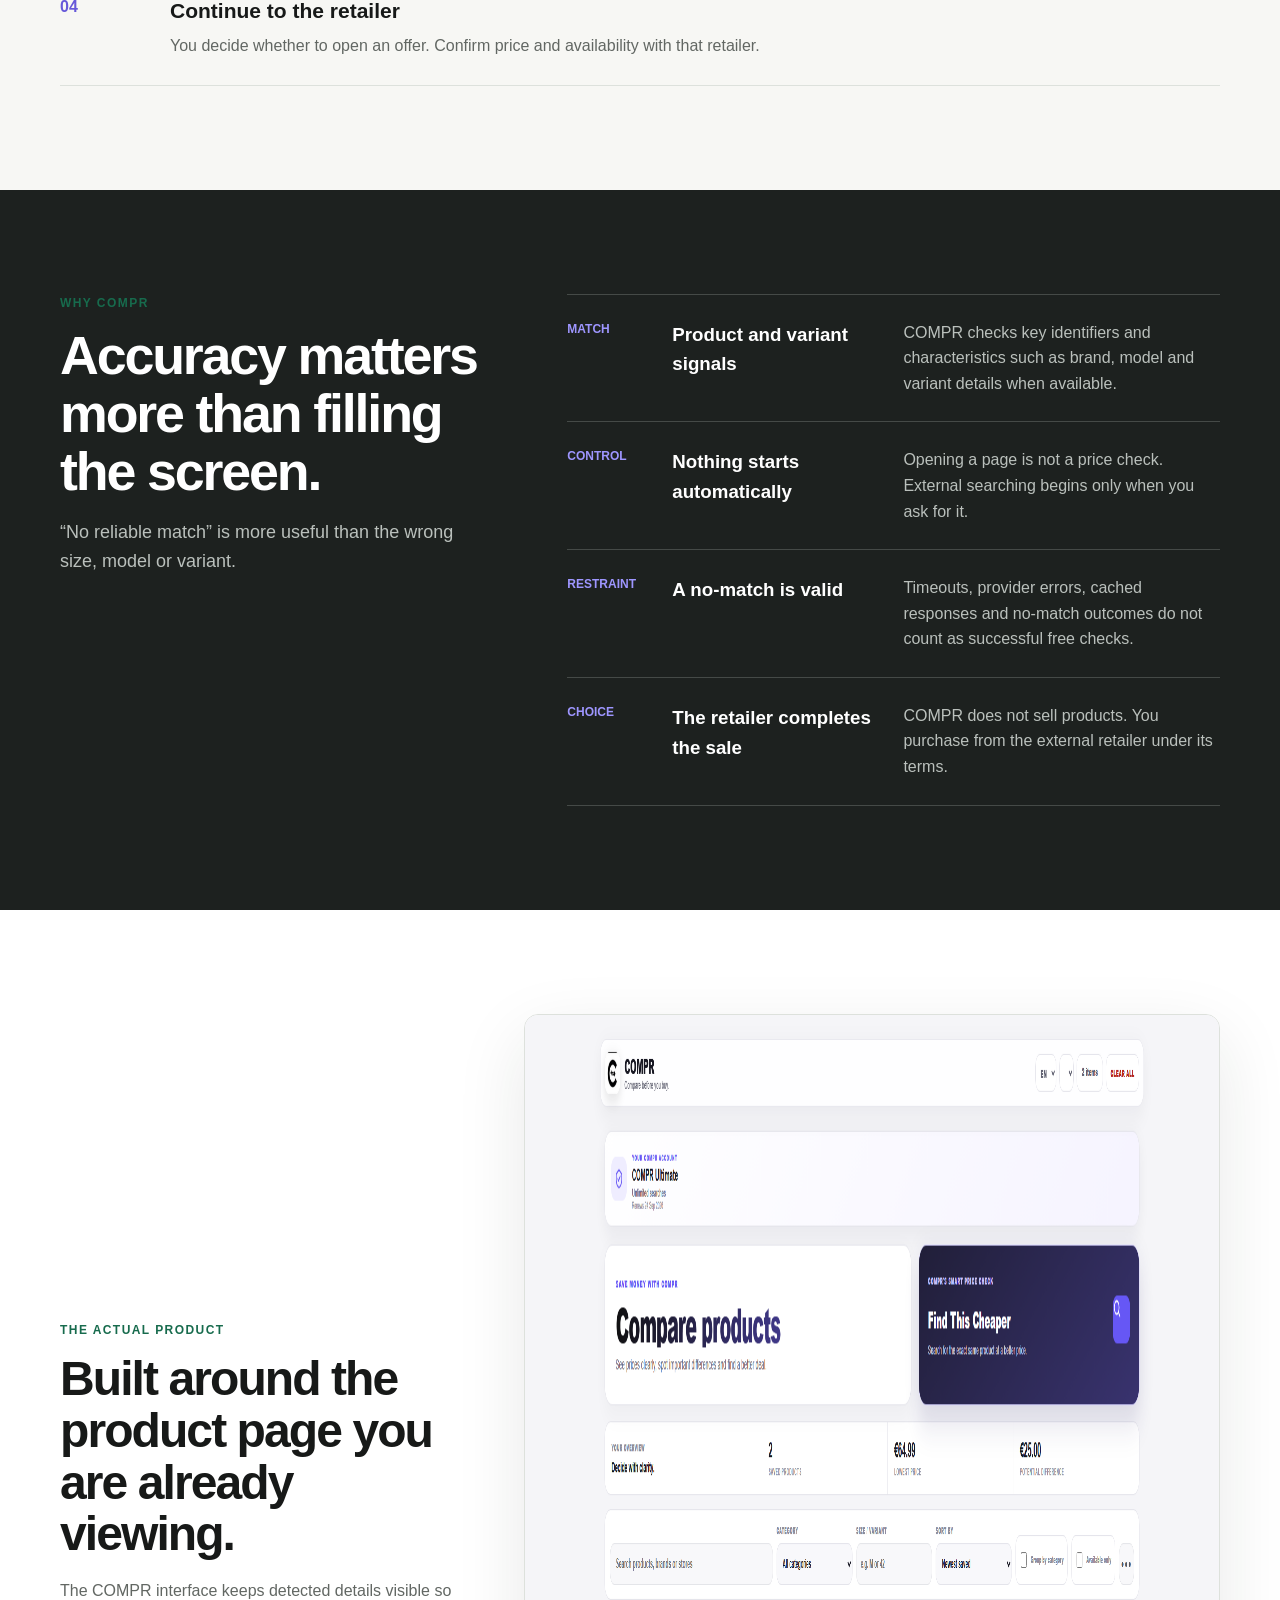
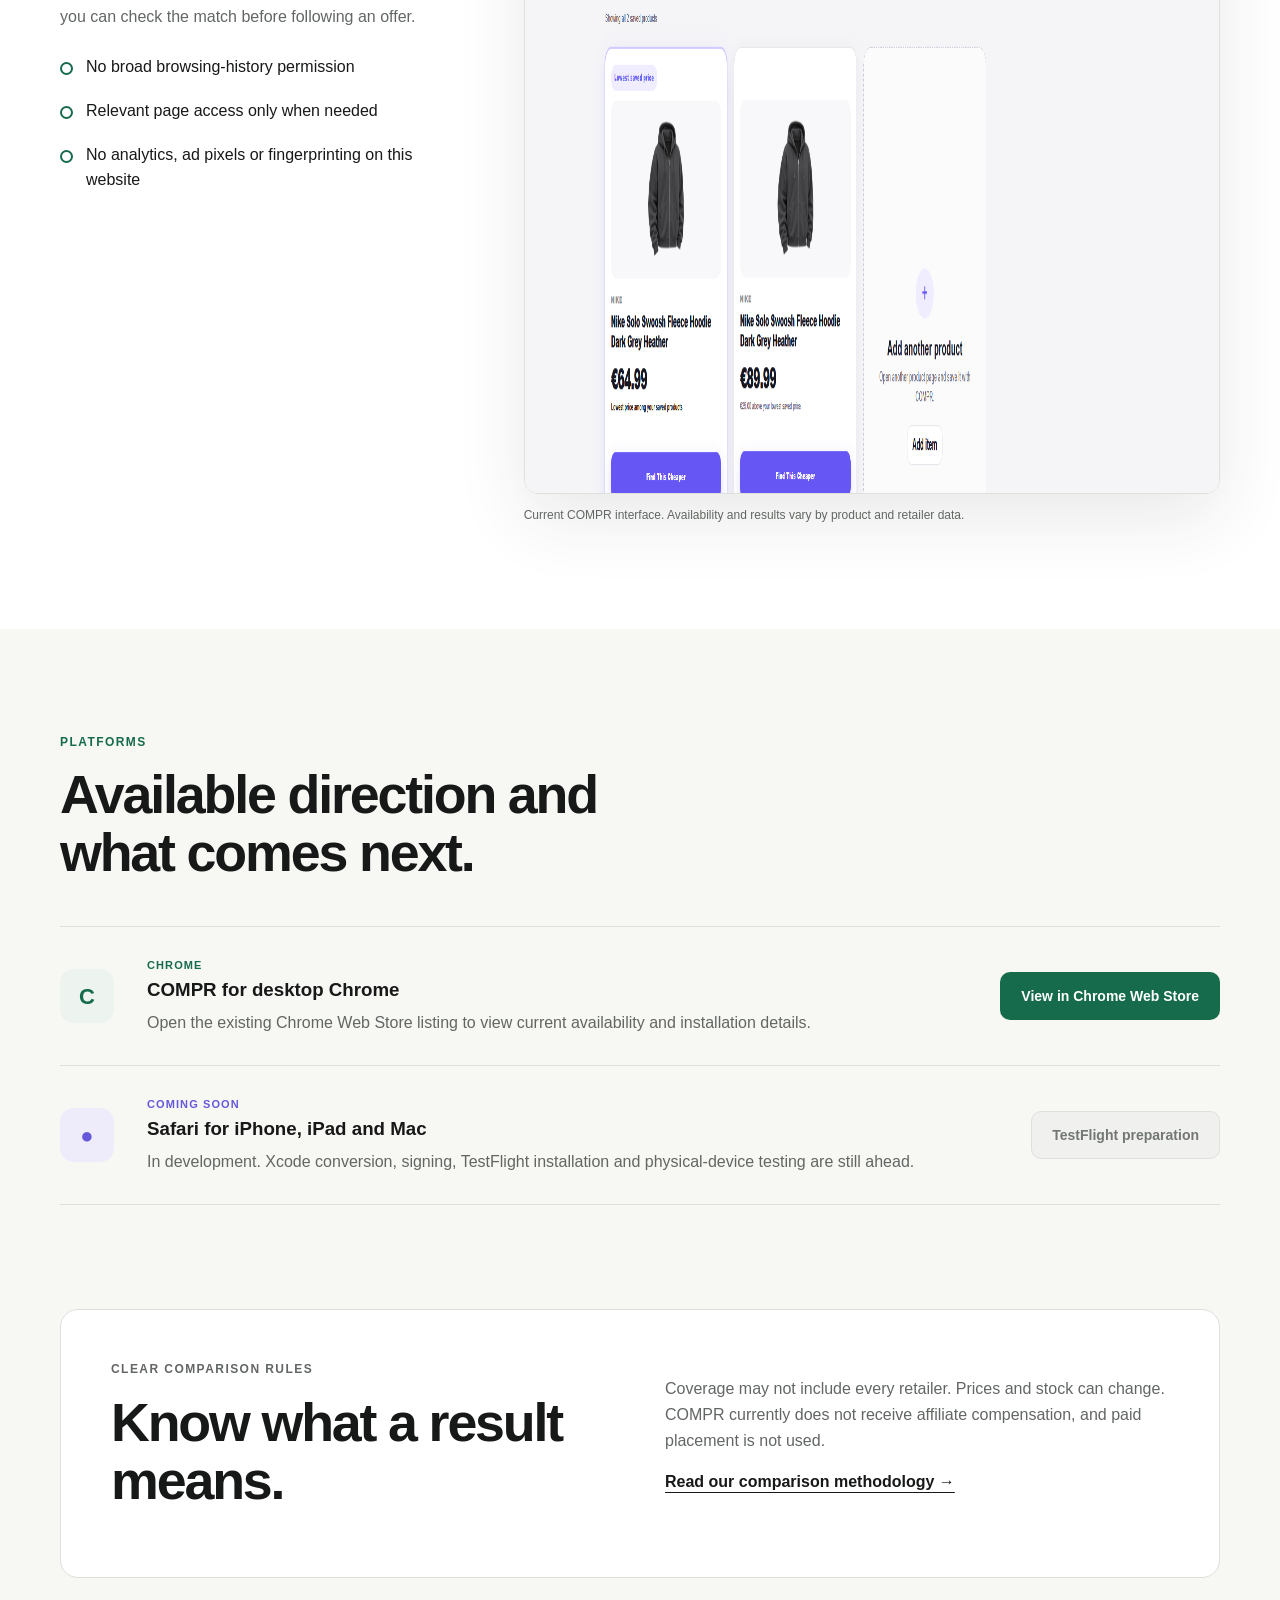
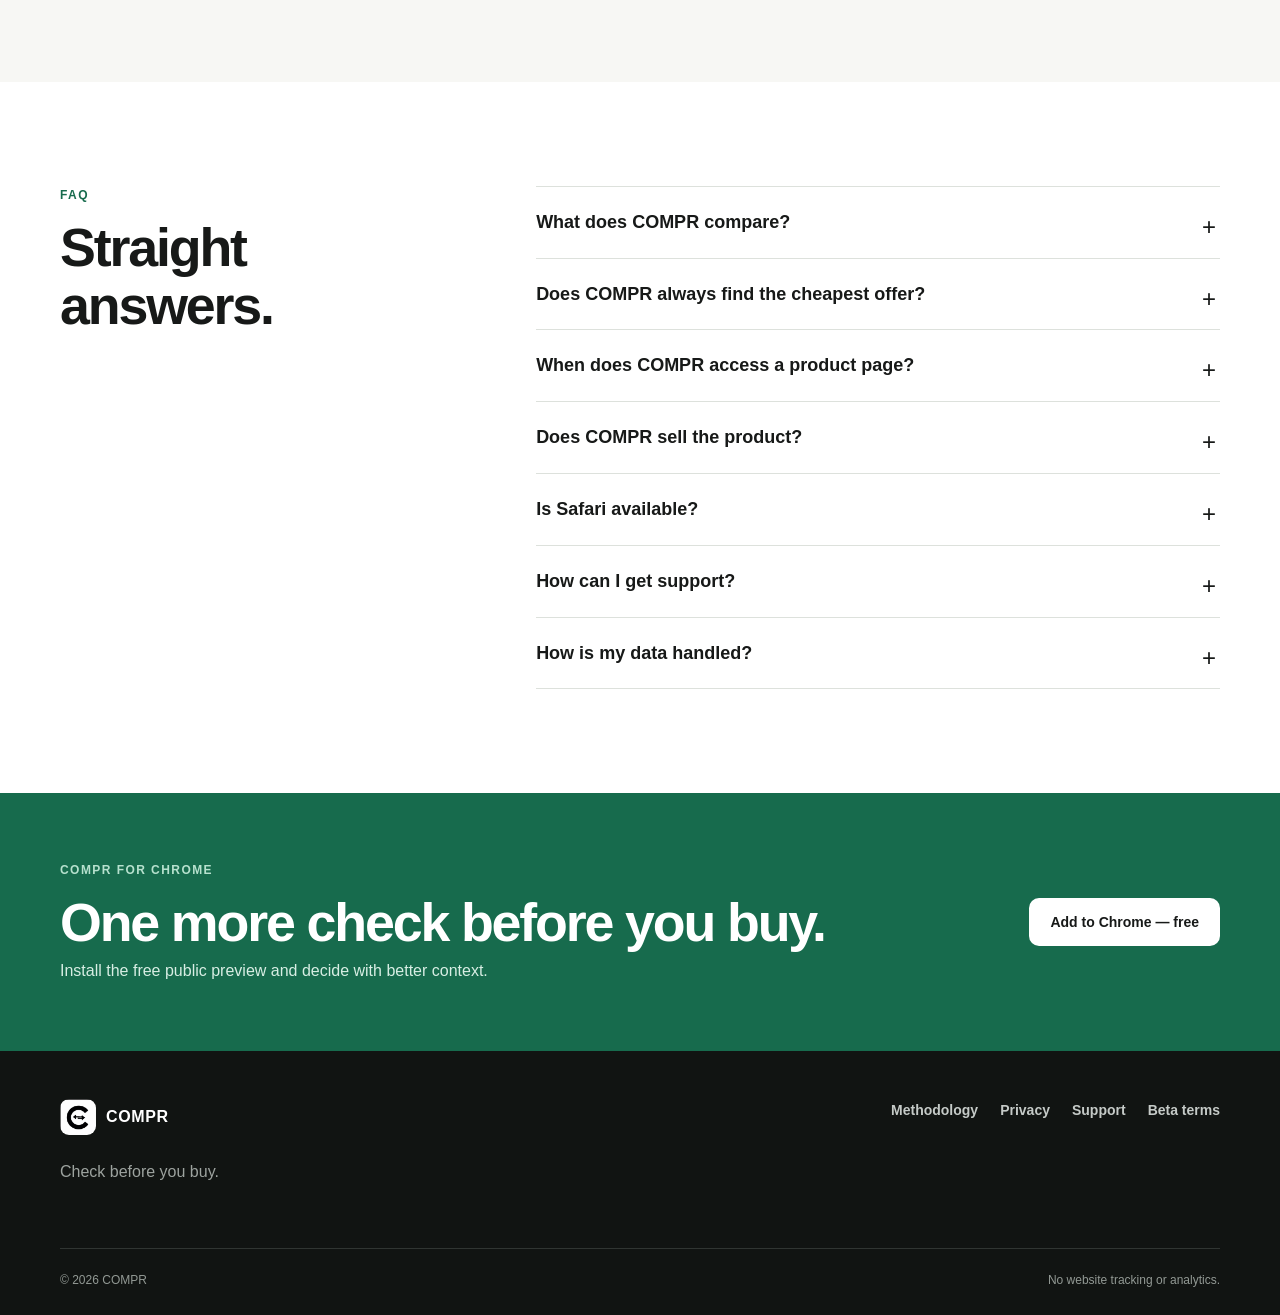
==== commit 212beabb: "feat: rebuild production marketing website" ====
--- a/index.html
+++ b/index.html
@@ -1,18 +1,17 @@
-<!doctype html><html lang="en"><head><meta charset="utf-8"><meta name="viewport" content="width=device-width,initial-scale=1"><title>COMPR — Find the same product for less</title><meta name="description" content="Use COMPR while shopping online to check whether the same product is available for less. Save and compare products when you need more time."><meta name="theme-color" content="#11131a"><meta property="og:title" content="COMPR — Find it. Check it. Pay less."><meta property="og:description" content="Check whether the product you want is available for less, then save and compare your options."><meta property="og:image" content="compr-demo-poster-v4.png"><link rel="icon" href="compr-logo.png"><link rel="stylesheet" href="style.css?v=20260827-1"><script src="main.js?v=20260827-1" defer></script></head><body>
-<a class="skip-link" href="#main">Skip to content</a><header class="site-header"><div class="container nav-wrap"><a class="brand" href="#overview"><img src="compr-logo.png" width="40" height="40" alt=""><span>COMPR</span></a><nav><a href="#how-it-works">How it works</a><a href="#find-cheaper">Find This Cheaper</a><a href="#compare">Compare</a><a href="#privacy">Privacy</a><a href="#faq">FAQ</a></nav><label class="language-switcher"><span class="sr-only">Language</span><select data-language-select><option value="en">EN</option><option value="nl">NL</option><option value="de">DE</option><option value="fr">FR</option></select></label><a class="button button-small store-link" data-store="chrome" href="#">Add to Chrome — Free</a></div></header>
-<main id="main">
-<section class="hero section" id="overview"><div class="container hero-grid"><div class="hero-copy reveal"><p class="eyebrow"><span></span> Shop smarter with COMPR</p><h1>Found something you want?<br><em>Find it cheaper.</em></h1><p class="hero-lead">COMPR checks for the same product at a better price — without leaving your shopping flow.</p><div class="button-row"><a class="button button-primary store-link" data-store="chrome" href="#">Add to Chrome — Free</a><a class="button button-secondary" href="#pricing">Compare plans</a></div><p class="hero-trust">Free to install · 5 introductory price checks · No payment details</p><p class="desktop-note">An account is required for price checks. Saving and comparing products stays local.</p></div><div class="hero-find-visual reveal"><span class="demo-label">Demo</span><div class="hero-shot"><div class="shot-toolbar"><i></i><i></i><i></i><span>COMPR extension</span></div><img src="compr-popup.png" width="498" height="746" alt="COMPR popup showing a product image, details and price"></div><div class="price-story"><div><span>Current price</span><strong>€129.99</strong></div><div class="find-step"><span>Find This Cheaper</span></div><div class="better-price"><span>Same product</span><strong>€99.95</strong><b>You save €30.04</b></div></div></div></div></section>
-<section class="proof-strip"><div class="container proof-grid"><p><strong>Same-product focus</strong></p><p><strong>Free to install</strong></p><p><strong>5 introductory checks</strong></p><p><strong>Products saved locally</strong></p></div></section>
-<section class="section savings-section" id="find-cheaper"><div class="container savings-layout"><div class="section-heading reveal"><p class="eyebrow">Find This Cheaper</p><h2>Same product.<br>Better price.</h2><p>COMPR searches for matching products and puts relevant options in one place. Demo prices are illustrative, not live retailer offers.</p><a class="text-link" href="#how-it-works">See how the check works</a></div><div class="savings-card reveal"><span class="demo-label">Demo</span><div class="savings-product"><img src="compr-logo.png" width="54" height="54" alt=""><div><small>THE PRODUCT YOU’RE VIEWING</small><strong>Everyday headphones</strong></div></div><div class="price-compare"><div><span>Current store</span><strong>€129.99</strong></div><span class="versus">versus</span><div class="winning"><span>Better price</span><strong>€99.95</strong></div></div><div class="saving-total"><span>Potential saving</span><strong>€30.04</strong></div></div></div></section>
-<section class="section matching-section"><div class="container matching-layout"><div class="matching-copy reveal"><p class="eyebrow">Confident matching first</p><h2>Not something similar.<br>The same product.</h2><p>COMPR is built to prioritize confident product matches over random alternatives. When available, it checks brand, product name, model or SKU, colour and product details.</p><p class="trust-note">If COMPR cannot confidently identify the same product, it should say so instead of presenting an unrelated item as a match.</p></div><div class="match-signals reveal"><span>Brand</span><span>Product name</span><span>Model / SKU</span><span>Colour</span><span>Product details</span></div></div></section>
-<section class="section how-section" id="how-it-works"><div class="container"><div class="section-heading reveal"><p class="eyebrow">How it works</p><h2>Check before you buy.</h2></div><ol class="steps-grid"><li class="step-card reveal"><span>01</span><div class="step-icon">1</div><h3>Shop normally</h3><p>Browse your favourite online stores and open a product you like.</p></li><li class="step-card reveal"><span>02</span><div class="step-icon">2</div><h3>Find This Cheaper</h3><p>Open COMPR on the product page and check for a better price.</p></li><li class="step-card reveal"><span>03</span><div class="step-icon">3</div><h3>Choose the better deal</h3><p>Review the matching options and decide where you want to buy.</p></li></ol></div></section>
-<section class="section demo-section" id="demo"><div class="container demo-layout"><div class="section-heading reveal"><p class="eyebrow">See COMPR in action</p><h2>From product page to a smarter choice.</h2><p>Watch COMPR recognise a product, check for a better price and keep your options together for a clear comparison.</p><ul class="demo-points"><li>Review the detected product</li><li>Search live retailer pages</li><li>See confident savings clearly</li><li>Save and compare before buying</li></ul></div><figure class="demo-video-card reveal"><video controls playsinline preload="metadata" poster="compr-demo-poster-v4.png"><source src="compr-demo-v4.mp4" type="video/mp4"><track kind="captions" src="compr-demo-en-v4.vtt" srclang="en" label="English" default></video><figcaption>A 41-second COMPR walkthrough with voice-over. Search results depend on available retailer data; verify price and availability before buying.</figcaption></figure></div></section>
-<section class="section compare-section" id="compare"><div class="container compare-layout"><div class="compare-copy reveal"><p class="eyebrow">Save &amp; Compare</p><h2>Still deciding?<br>Save it and compare.</h2><p>Save products from different stores and compare them side by side when you’re ready.</p><ul class="feature-list"><li><span>✓</span> Compare product prices</li><li><span>✓</span> Review sizes, options and product details</li><li><span>✓</span> Filter and organise saved products</li><li><span>✓</span> Return to the original store</li></ul></div><div class="comparison-demo has-real-screenshot reveal"><a class="screenshot-link" href="compr-product-overview.png" target="_blank"><img class="real-screenshot" src="compr-product-overview.png" width="1920" height="1080" loading="lazy" alt="COMPR comparison page showing saved products, prices and the Find This Cheaper action"></a></div></div></section>
-<section class="section deals-section"><div class="container deals-layout"><div class="section-heading reveal"><p class="eyebrow">One more check before you buy</p><h2>Discounts, without the clutter.</h2><p>When reliable data is available, COMPR can surface discount codes and current deals. Offers without a code stay separate and COMPR does not invent discount values.</p></div><div class="deal-preview reveal"><div class="preview-group"><small>DISCOUNT CODES</small><article><div><strong>SAVE10</strong><span>10% off</span></div><button disabled>Copy code</button></article></div><div class="preview-group"><small>CURRENT DEALS</small><article><div><strong>Free delivery over €50</strong><span>No code required</span></div></article></div><span class="demo-label">Interface example</span></div></div></section>
-<section class="section pricing-section" id="pricing"><div class="container"><div class="section-heading pricing-heading reveal"><p class="eyebrow">Choose your COMPR</p><h2>Start free. Check smarter.</h2><p>Use COMPR for free today. Pro and Ultimate launch after the preview—and the first 1,000 members who activate a paid plan receive the discounted Founding rate.</p></div><div class="founding-note reveal"><strong>First 1,000</strong><span>Founding pricing is assigned when an eligible Pro or Ultimate subscription is activated, while places remain. Joining the interest list is free and gives you launch updates, but does not reserve a numbered place or start a payment.</span></div><div class="pricing-grid"><article class="price-card reveal"><span class="price-label">AVAILABLE NOW</span><h3>Free</h3><p class="plan-for">For occasional shopping decisions</p><div class="plan-price"><strong>&euro;0</strong></div><ul><li>5 introductory price checks</li><li>Save and compare products</li><li>Confident-match protection</li><li>No payment details required</li></ul><a class="button button-secondary store-link" data-store="chrome" href="#">Get COMPR free</a><small>Currently available as a public preview</small></article><article class="price-card price-card-pro reveal"><span class="price-label">FOUNDING ACCESS</span><h3>Pro</h3><p class="plan-for">For regular online shoppers</p><div class="plan-price"><strong>15 checks</strong><span>each month</span></div><ul><li>Everything in Free</li><li>More room for regular shopping</li><li>Discounted rate for eligible founders</li><li>Founding rate stays while the subscription remains active</li></ul><a class="button button-secondary beta-plan-link" data-beta-plan="pro" href="#beta-access">Join the Pro interest list</a><small>No payment today</small></article><article class="price-card price-card-featured reveal"><div class="recommended">FOUNDING ACCESS</div><span class="price-label">FIRST 1,000 ACTIVATIONS</span><h3>Ultimate</h3><p class="plan-for">For people who always check before buying</p><div class="plan-price"><strong>Unlimited</strong><span>fair use</span></div><ul><li>Everything in Pro</li><li>No monthly counter to think about</li><li>Discounted rate for eligible founders</li><li>Founding rate stays while the subscription remains active</li></ul><a class="button button-primary beta-plan-link" data-beta-plan="ultimate" href="#beta-access">Join the Ultimate interest list</a><small>No payment today</small></article></div><p class="pricing-footnote">Founding availability is shared across Pro and Ultimate and ends after 1,000 successful activations. Joining the list is non-binding. Final prices will be shown before purchase. Features and limits may change during the preview.</p></div></section>
-<section class="section beta-access-section" id="beta-access"><div class="container beta-access-card reveal"><div><p class="eyebrow">Founding Access</p><h2>Be ready when paid plans open.</h2><p>Choose Pro or Ultimate and leave your email. We will send launch updates so you can activate while one of the first 1,000 discounted Founding places is still available.</p></div><form id="betaAccessForm" class="beta-access-form"><label for="betaEmail">Email address</label><input id="betaEmail" name="email" type="email" autocomplete="email" placeholder="you@example.com" required><fieldset><legend>I'm interested in</legend><label><input type="radio" name="plan" value="pro" checked> COMPR Pro</label><label><input type="radio" name="plan" value="ultimate"> COMPR Ultimate</label></fieldset><label class="beta-consent"><input type="checkbox" name="consent" required> I agree that COMPR may email me about Founding Access and the selected future plan.</label><button class="button button-primary" type="submit">Join the interest list</button><p id="betaAccessStatus" class="beta-access-status" role="status" aria-live="polite">Free and non-binding. A place is assigned only when a paid plan is activated while availability remains.</p></form></div></section>
-<section class="section trust-section" id="privacy"><div class="container"><div class="section-heading reveal"><p class="eyebrow">Simple to use. Careful with your data.</p><h2>Useful information, handled with restraint.</h2></div><div class="trust-grid"><article class="reveal"><span>01</span><h3>Saved locally</h3><p>Saved products and preferences are stored in your browser.</p></article><article class="reveal"><span>02</span><h3>Account only when needed</h3><p>Saving and comparing stays local. An account is required for price checks and subscriptions.</p></article><article class="reveal"><span>03</span><h3>Search is optional</h3><p>When you use Find This Cheaper, relevant product details are sent to COMPR's search service to perform the request.</p></article></div><p class="privacy-link-wrap"><a class="text-link" href="privacy.html">Read the full Privacy Policy</a></p></div></section>
-<section class="section faq-section" id="faq"><div class="container faq-layout"><div class="section-heading reveal"><p class="eyebrow">Frequently asked questions</p><h2>Good to know before you install.</h2></div><div class="faq-list reveal">
-<article><h3><button aria-expanded="false">What is COMPR?<span>+</span></button></h3><div class="faq-answer" hidden><p>A browser extension that checks products, looks for the same item at a better price and saves products for comparison.</p></div></article><article><h3><button aria-expanded="false">What is Find This Cheaper?<span>+</span></button></h3><div class="faq-answer" hidden><p>It searches the web for matching offers based on the product information COMPR can detect.</p></div></article><article><h3><button aria-expanded="false">Does COMPR guarantee the lowest price?<span>+</span></button></h3><div class="faq-answer" hidden><p>No. Results depend on available product data and searchable offers. Always verify the retailer, product and final price.</p></div></article><article><h3><button aria-expanded="false">How does matching work?<span>+</span></button></h3><div class="faq-answer" hidden><p>COMPR compares identifiers, brand, model, product type and important variants. Missing information lowers certainty; conflicting model, size, storage, condition or pack information can reject a result.</p></div></article><article><h3><button aria-expanded="false">What counts as a successful search?<span>+</span></button></h3><div class="faq-answer" hidden><p>A search is counted when COMPR returns at least one accepted useful live match. Errors, timeouts, duplicate requests and no-match results are not intended to consume a search.</p></div></article><article><h3><button aria-expanded="false">Is COMPR free?<span>+</span></button></h3><div class="faq-answer" hidden><p>Yes. The public beta is free and never requests payment details.</p></div></article><article><h3><button aria-expanded="false">What are Pro and Ultimate?<span>+</span></button></h3><div class="faq-answer" hidden><p>They are planned paid options. During beta they are not for sale. Early access only records interest and never starts a payment.</p></div></article><article><h3><button aria-expanded="false">Will joining early access charge me?<span>+</span></button></h3><div class="faq-answer" hidden><p>No. It is free and non-binding. COMPR will ask for explicit agreement before any future paid subscription starts.</p></div></article><article><h3><button aria-expanded="false">Do I need an account?<span>+</span></button></h3><div class="faq-answer" hidden><p>You can save and compare products locally without an account. A free account is required for Find This Cheaper and early access.</p></div></article><article><h3><button aria-expanded="false">What happens if COMPR finds nothing?<span>+</span></button></h3><div class="faq-answer" hidden><p>COMPR tells you that no confident match was found. A no-match result is not intended to consume a search.</p></div></article><article><h3><button aria-expanded="false">Where are my saved products stored?<span>+</span></button></h3><div class="faq-answer" hidden><p>Your saved products are stored locally in your browser and can remain there after signing out.</p></div></article><article><h3><button aria-expanded="false">Which browsers support COMPR?<span>+</span></button></h3><div class="faq-answer" hidden><p>COMPR is prepared for desktop Google Chrome and Microsoft Edge. Store availability depends on publication status.</p></div></article><article><h3><button aria-expanded="false">How do discount codes work?<span>+</span></button></h3><div class="faq-answer" hidden><p>COMPR shows credible-looking codes and keeps deals without a code separate. Check availability and conditions at checkout.</p></div></article></div></div></section>
-<section class="section download-section" id="download"><div class="container download-card reveal"><img src="compr-logo.png" width="72" height="72" alt="COMPR app icon"><p class="eyebrow">Find it. Check it. Pay less.</p><h2>Check before you buy.</h2><p>Install COMPR and make your next online purchase a smarter one.</p><div class="button-row centered"><a class="button button-light store-link" data-store="chrome" href="#">Add to Chrome — Free</a></div><p class="cta-trust">Chrome extension · Also available for Microsoft Edge</p><a class="edge-inline store-link" data-store="edge" href="#">Get COMPR for Microsoft Edge</a></div></section>
-</main><footer class="site-footer"><div class="container footer-grid"><div><a class="brand footer-brand" href="#overview"><img src="compr-logo.png" width="36" height="36" alt=""><span>COMPR</span></a><p>Check before you buy.</p></div><nav><a href="privacy.html">Privacy Policy</a><a href="terms.html">Terms of Service</a><a href="support.html">Support</a><a class="store-link" data-store="chrome" href="#">Chrome Web Store</a><a class="store-link" data-store="edge" href="#">Microsoft Edge Add-ons</a></nav></div><div class="container footer-bottom"><span>© <span data-year></span> COMPR</span><span>No website tracking or analytics.</span></div></footer></body></html>
+<!doctype html><html lang="en"><head>
+<meta charset="utf-8"><meta name="viewport" content="width=device-width,initial-scale=1">
+<title>COMPR — Find This Cheaper | Product Price Comparison</title><meta name="description" content="COMPR helps you check whether the exact product you are viewing is available cheaper elsewhere. Add the free Chrome extension and compare with confidence."><meta name="theme-color" content="#f7f7f4">
+<link rel="canonical" href="https://getcompr.nl/"><meta property="og:type" content="website"><meta property="og:site_name" content="COMPR"><meta property="og:title" content="COMPR — Find This Cheaper"><meta property="og:description" content="Check whether the exact product and variant you are viewing is available cheaper elsewhere."><meta property="og:url" content="https://getcompr.nl/"><meta property="og:image" content="https://getcompr.nl/compr-demo-poster-v4.png"><meta property="og:image:alt" content="COMPR browser extension product comparison interface"><meta name="twitter:card" content="summary_large_image">
+<link rel="icon" href="compr-logo.png" type="image/png"><link rel="apple-touch-icon" href="compr-logo.png"><link rel="stylesheet" href="style.css?v=20260908-1"><script src="main.js?v=20260908-1" defer></script>
+<script type="application/ld+json">{"@context":"https://schema.org","@graph":[{"@type":"WebSite","@id":"https://getcompr.nl/#website","name":"COMPR","url":"https://getcompr.nl/","description":"The official website for the COMPR browser extension."},{"@type":"SoftwareApplication","@id":"https://getcompr.nl/#software","name":"COMPR","applicationCategory":"BrowserApplication","operatingSystem":"Google Chrome","url":"https://getcompr.nl/","downloadUrl":"https://chromewebstore.google.com/detail/compr/fpikkglicmmlhkcmnobecnkpomfnnclh","description":"A browser extension that helps users check whether the exact product and important variant they are viewing may be available cheaper elsewhere.","offers":{"@type":"Offer","price":"0","priceCurrency":"EUR","description":"Free public preview"}}]}</script></head><body>
+<a class="skip-link" href="#main">Skip to content</a><header class="site-header"><div class="container nav-wrap"><a class="brand" href="./" aria-label="COMPR home"><img src="compr-logo.png" width="38" height="38" alt=""><span>COMPR</span></a><button class="menu-button" type="button" aria-expanded="false" aria-controls="primary-nav"><span class="sr-only">Open menu</span><i></i><i></i><i></i></button><nav id="primary-nav" aria-label="Primary"><a href="#how-it-works">How it works</a><a href="#why-compr">Why COMPR</a><a href="privacy.html">Privacy</a><a href="support.html">Support</a></nav><a class="button button-small store-link" data-store="chrome" href="https://chromewebstore.google.com/detail/compr/fpikkglicmmlhkcmnobecnkpomfnnclh">Add to Chrome</a></div></header>
+<main id="main"><section class="hero"><div class="container hero-grid"><div class="hero-copy"><p class="eyebrow">A clearer check before checkout</p><h1>Check if this exact product is cheaper elsewhere.</h1><p class="hero-lead">Open COMPR on a product page, start one deliberate check, and get a result only when the product and important variant details match reliably.</p><div class="button-row"><a class="button button-primary store-link" data-store="chrome" href="https://chromewebstore.google.com/detail/compr/fpikkglicmmlhkcmnobecnkpomfnnclh">Add to Chrome — free</a><a class="text-link" href="#how-it-works">See how it works ↓</a></div><p class="microcopy">Free public preview · No payment details · Chrome extension</p></div><div class="product-window"><div class="window-bar"><span></span><span></span><span></span><small>Product page + COMPR</small></div><div class="window-body"><div class="page-skeleton" aria-hidden="true"><div></div><i></i><i></i><i></i></div><img src="compr-popup.png" width="498" height="746" alt="COMPR extension showing detected product details and the Find This Cheaper action"></div><p class="example-label">Product interface — example</p></div></div></section>
+<section class="signal-strip" aria-label="COMPR principles"><div class="container"><span>Same-product focus</span><span>User-started checks</span><span>Reliable matches only</span><span>Buy from the retailer</span></div></section>
+<section class="section" id="how-it-works"><div class="container"><div class="section-heading"><p class="eyebrow">The COMPR flow</p><h2>Four steps. One considered decision.</h2><p>COMPR stays out of the way until you choose to run a price check.</p></div><ol class="process"><li><span>01</span><div><h3>Open a product page</h3><p>COMPR accepts a specific product page—not search, category, social-media or map pages.</p></div></li><li><span>02</span><div><h3>Select “Find This Cheaper”</h3><p>The check starts only after your conscious click or tap.</p></div></li><li><span>03</span><div><h3>Review an honest outcome</h3><p>See a sufficiently reliable match, or a clear no-match message when confidence is too low.</p></div></li><li><span>04</span><div><h3>Continue to the retailer</h3><p>You decide whether to open an offer. Confirm price and availability with that retailer.</p></div></li></ol></div></section>
+<section class="section evidence" id="why-compr"><div class="container evidence-grid"><div class="section-heading"><p class="eyebrow">Why COMPR</p><h2>Accuracy matters more than filling the screen.</h2><p>“No reliable match” is more useful than the wrong size, model or variant.</p></div><div class="principles"><article><span>Match</span><h3>Product and variant signals</h3><p>COMPR checks key identifiers and characteristics such as brand, model and variant details when available.</p></article><article><span>Control</span><h3>Nothing starts automatically</h3><p>Opening a page is not a price check. External searching begins only when you ask for it.</p></article><article><span>Restraint</span><h3>A no-match is valid</h3><p>Timeouts, provider errors, cached responses and no-match outcomes do not count as successful free checks.</p></article><article><span>Choice</span><h3>The retailer completes the sale</h3><p>COMPR does not sell products. You purchase from the external retailer under its terms.</p></article></div></div></section>
+<section class="section product-proof"><div class="container proof-layout"><div><p class="eyebrow">The actual product</p><h2>Built around the product page you are already viewing.</h2><p>The COMPR interface keeps detected details visible so you can check the match before following an offer.</p><ul class="check-list"><li>No broad browsing-history permission</li><li>Relevant page access only when needed</li><li>No analytics, ad pixels or fingerprinting on this website</li></ul></div><figure><a href="compr-product-overview.png" target="_blank" rel="noopener noreferrer"><img src="compr-product-overview.png" width="1920" height="1080" loading="lazy" alt="COMPR product overview with saved product information and comparison controls"></a><figcaption>Current COMPR interface. Availability and results vary by product and retailer data.</figcaption></figure></div></section>
+<section class="section platforms"><div class="container"><div class="section-heading"><p class="eyebrow">Platforms</p><h2>Available direction and what comes next.</h2></div><div class="platform-list"><article><div class="platform-mark">C</div><div><p class="status status-live">Chrome</p><h3>COMPR for desktop Chrome</h3><p>Open the existing Chrome Web Store listing to view current availability and installation details.</p></div><a class="button button-primary store-link" data-store="chrome" href="https://chromewebstore.google.com/detail/compr/fpikkglicmmlhkcmnobecnkpomfnnclh">View in Chrome Web Store</a></article><article><div class="platform-mark apple" aria-hidden="true">●</div><div><p class="status">Coming soon</p><h3>Safari for iPhone, iPad and Mac</h3><p>In development. Xcode conversion, signing, TestFlight installation and physical-device testing are still ahead.</p></div><span class="button button-muted" aria-disabled="true">TestFlight preparation</span></article></div></div></section>
+<section class="section methodology-preview"><div class="container split-callout"><div><p class="eyebrow">Clear comparison rules</p><h2>Know what a result means.</h2></div><div><p>Coverage may not include every retailer. Prices and stock can change. COMPR currently does not receive affiliate compensation, and paid placement is not used.</p><a class="text-link" href="methodology.html">Read our comparison methodology →</a></div></div></section>
+<section class="section faq"><div class="container faq-layout"><div class="section-heading"><p class="eyebrow">FAQ</p><h2>Straight answers.</h2></div><div class="faq-list"><details><summary>What does COMPR compare?</summary><p>Specific products and important variant details visible on product pages. Search, category, social-media and map pages are not accepted.</p></details><details><summary>Does COMPR always find the cheapest offer?</summary><p>No. Coverage and retailer data vary. COMPR only shows offers that pass its matching checks; verify final price and availability.</p></details><details><summary>When does COMPR access a product page?</summary><p>It reads the active page when you open the extension. External searching starts only after you select “Find This Cheaper”.</p></details><details><summary>Does COMPR sell the product?</summary><p>No. COMPR is a comparison aid. Any purchase is made from the external retailer.</p></details><details><summary>Is Safari available?</summary><p>Not yet. Safari support is in development and has not completed conversion, signing, TestFlight or physical-device testing.</p></details><details><summary>How can I get support?</summary><p>Use the <a href="support.html">support page</a> to report a problem or contact the beta operator.</p></details><details><summary>How is my data handled?</summary><p>The website has no analytics or ad trackers. See the <a href="privacy.html">Privacy Policy</a> for extension data.</p></details></div></div></section>
+<section class="final-cta"><div class="container"><div><p class="eyebrow">COMPR for Chrome</p><h2>One more check before you buy.</h2><p>Install the free public preview and decide with better context.</p></div><a class="button button-light store-link" data-store="chrome" href="https://chromewebstore.google.com/detail/compr/fpikkglicmmlhkcmnobecnkpomfnnclh">Add to Chrome — free</a></div></section></main>
+<footer class="site-footer"><div class="container footer-grid"><div><a class="brand" href="./"><img src="compr-logo.png" width="36" height="36" alt=""><span>COMPR</span></a><p>Check before you buy.</p></div><nav aria-label="Footer"><a href="methodology.html">Methodology</a><a href="privacy.html">Privacy</a><a href="support.html">Support</a><a href="terms.html">Beta terms</a></nav></div><div class="container footer-bottom"><span>© <span data-year></span> COMPR</span><span>No website tracking or analytics.</span></div></footer></body></html>
--- a/style.css
+++ b/style.css
@@ -1,399 +1,16 @@
-:root {
-  --ink: #11131a;
-  --muted: #686a75;
-  --line: #e5e6eb;
-  --canvas: #f5f5f3;
-  --surface: #fff;
-  --accent: #6757f5;
-  --accent-dark: #5041d4;
-  --green: #087a55;
-  --lavender: #f0edff;
-  --mint: #eaf8f2;
-  --peach: #fff0e8;
-  --sky: #eaf4ff;
-  --radius: 1.5rem;
-  --shadow: 0 28px 80px rgba(17, 19, 26, .13);
-}
-
-* { box-sizing: border-box; }
-html { scroll-behavior: smooth; }
-section[id] { scroll-margin-top: 5.5rem; }
-body {
-  margin: 0;
-  overflow-x: hidden;
-  background: var(--surface);
-  color: var(--ink);
-  font-family: Inter, ui-sans-serif, -apple-system, BlinkMacSystemFont, "Segoe UI", sans-serif;
-  line-height: 1.55;
-  -webkit-font-smoothing: antialiased;
-}
-img { display: block; max-width: 100%; }
-[hidden] { display: none !important; }
-a { color: inherit; }
-button, a { -webkit-tap-highlight-color: transparent; }
-:focus-visible { outline: 3px solid var(--accent); outline-offset: 3px; }
-.container { width: min(calc(100% - 2rem), 1180px); margin-inline: auto; }
-.section { padding: 5rem 0; }
-.skip-link { position: fixed; z-index: 100; top: .75rem; left: .75rem; padding: .75rem 1rem; transform: translateY(-150%); background: #fff; border-radius: .5rem; }
-.skip-link:focus { transform: none; }
-
-.site-header { position: sticky; z-index: 20; top: 0; border-bottom: 1px solid rgba(229,230,235,.65); background: rgba(255,255,255,.78); backdrop-filter: blur(22px) saturate(160%); }
-.nav-wrap { min-height: 4.5rem; display: flex; align-items: center; justify-content: space-between; gap: 1rem; }
-.brand { display: inline-flex; align-items: center; gap: .7rem; color: var(--ink); font-size: 1.08rem; font-weight: 900; letter-spacing: -.03em; text-decoration: none; }
-.brand img { border-radius: .65rem; }
-.nav-wrap nav { display: none; gap: 2rem; }
-.nav-wrap nav a, .text-link { color: #4f515b; font-size: .9rem; font-weight: 650; text-decoration: none; }
-.nav-wrap nav a:hover, .text-link:hover { color: var(--ink); }
-.nav-wrap nav a.is-active { color: var(--ink); }
-.nav-wrap nav a.is-active::after { width: 100%; }
-.nav-wrap nav a { position: relative; padding-block: .35rem; white-space: nowrap; }
-.nav-wrap nav a::after { position: absolute; right: 0; bottom: -.15rem; left: 0; width: 0; height: 2px; margin: auto; border-radius: 2px; background: var(--accent); content: ""; transition: width .2s ease; }
-.sr-only { position: absolute; width: 1px; height: 1px; overflow: hidden; clip: rect(0,0,0,0); white-space: nowrap; }
-.language-switcher { display: inline-flex; flex: 0 0 auto; }
-.language-switcher select { min-height: 2.45rem; padding: .35rem 1.8rem .35rem .75rem; border: 1px solid #dedee7; border-radius: 999px; background: #f4f4f8; color: var(--ink); font: inherit; font-size: .76rem; font-weight: 850; cursor: pointer; }
-
-.button { min-height: 3.35rem; display: inline-flex; align-items: center; justify-content: center; gap: .55rem; padding: .8rem 1.2rem; border: 1px solid transparent; border-radius: 999px; font: inherit; font-size: .92rem; font-weight: 700; line-height: 1.2; text-align: center; text-decoration: none; cursor: pointer; transition: transform .2s ease, background .2s ease, box-shadow .2s ease; }
-.button:hover { transform: translateY(-2px); }
-.button-small { min-height: 2.7rem; padding: .6rem 1rem; background: var(--ink); color: #fff; font-size: .82rem; box-shadow: 0 8px 20px rgba(17,19,26,.14); }
-.button-primary { background: var(--ink); color: #fff; box-shadow: 0 12px 30px rgba(17,19,26,.17); }
-.button-primary:hover { background: #292c39; }
-.button-secondary { border-color: #d8d9df; background: #fff; }
-.button-secondary:hover { background: #f7f7fa; }
-
-.pricing-section { background:linear-gradient(180deg,#f7f6ff,#fff); }
-.pricing-heading { max-width:760px; }
-.founding-note { display:flex; gap:.8rem; align-items:center; margin:0 0 1.5rem; padding:1rem 1.2rem; border:1px solid #d9d4ff; border-radius:1rem; background:#f0edff; color:#5041d4; }
-.founding-note strong { flex:0 0 auto; padding:.35rem .6rem; border-radius:999px; background:#6757f5; color:#fff; font-size:.72rem; letter-spacing:.04em; text-transform:uppercase; }
-.founding-note span { color:#4f4d63; font-size:.88rem; }
-.pricing-grid { display:grid; gap:1rem; align-items:stretch; }
-.price-card { position:relative; display:flex; flex-direction:column; padding:1.6rem; border:1px solid var(--line); border-radius:1.5rem; background:#fff; box-shadow:0 14px 45px rgba(17,19,26,.07); }
-.price-card-featured { border:2px solid var(--accent); background:linear-gradient(155deg,#171824,#2d285d); color:#fff; box-shadow:0 22px 60px rgba(80,65,212,.24); }
-.recommended { position:absolute; top:-.8rem; right:1.2rem; padding:.38rem .7rem; border-radius:999px; background:#8a7cff; color:#fff; font-size:.68rem; font-weight:900; letter-spacing:.06em; }
-.price-label { color:var(--accent-dark); font-size:.72rem; font-weight:900; letter-spacing:.08em; }
-.price-card-featured .price-label { color:#bbb4ff; }
-.price-card h3 { margin:.55rem 0 .25rem; font-size:1.55rem; line-height:1.15; }
-.plan-for { min-height:2.8rem; margin:0 0 1rem; color:var(--muted); font-size:.9rem; }
-.price-card-featured .plan-for,.price-card-featured .standard-price { color:#bbbcc9; }
-.plan-price { display:flex; align-items:baseline; gap:.45rem; }
-.plan-price strong { font-size:2.4rem; letter-spacing:-.05em; }
-.plan-price span { color:var(--muted); font-size:.8rem; }
-.price-card-featured .plan-price span { color:#c8c6d4; }
-.standard-price { min-height:1.4rem; margin:.2rem 0 1rem; color:var(--muted); font-size:.75rem; }
-.price-card ul { flex:1; display:grid; gap:.7rem; margin:.8rem 0 1.5rem; padding:0; list-style:none; }
-.price-card li { position:relative; padding-left:1.3rem; color:#555761; font-size:.88rem; }
-.price-card li::before { position:absolute; left:0; color:var(--green); font-weight:900; content:"✓"; }
-.price-card-featured li { color:#e4e3ea; }
-.price-card-featured li::before { color:#9e94ff; }
-.price-card li em { color:#8b8c96; font-size:.7rem; font-style:normal; }
-.price-card small { display:block; margin-top:.75rem; color:var(--muted); font-size:.72rem; text-align:center; }
-.price-card-featured small { color:#c5c3cf; }
-.pricing-footnote { max-width:760px; margin:1.4rem auto 0; color:var(--muted); font-size:.75rem; text-align:center; }
-@media(min-width:850px){.pricing-grid{grid-template-columns:repeat(3,1fr)}.price-card-featured{transform:translateY(-.6rem)}}
-@media(max-width:600px){.founding-note{align-items:flex-start;flex-direction:column}}
-
-.hero { position: relative; padding-top: 4.5rem; background: radial-gradient(circle at 79% 18%, #e8e4ff 0, rgba(232,228,255,0) 34%), radial-gradient(circle at 5% 92%, #edf7f2 0, transparent 26%), linear-gradient(180deg,#fff 0,#fafafd 100%); }
-.hero::before { position: absolute; inset: 0; pointer-events: none; content: ""; opacity: .35; background-image: linear-gradient(#e8e8ed 1px, transparent 1px),linear-gradient(90deg,#e8e8ed 1px,transparent 1px); background-size: 48px 48px; mask-image: linear-gradient(to bottom, black, transparent 75%); }
-.hero-grid { position: relative; display: grid; gap: 4rem; align-items: center; }
-.eyebrow { margin: 0 0 1rem; color: var(--accent-dark); font-size: .82rem; font-weight: 750; letter-spacing: .025em; }
-.eyebrow span { width: .5rem; height: .5rem; display: inline-block; margin-right: .45rem; border-radius: 50%; background: var(--accent); }
-h1,h2,h3,p { overflow-wrap: anywhere; }
-h1 { max-width: 760px; margin: 0; font-size: clamp(2.5rem, 7vw, 4.7rem); line-height: 1.03; letter-spacing: -.045em; text-wrap: balance; }
-h1 em { color: var(--accent); font-style: normal; }
-.hero-lead { max-width: 640px; margin: 1.6rem 0 0; color: #545660; font-size: clamp(1.06rem, 3vw, 1.25rem); }
-.hero-trust { margin: 1.4rem 0 0; color: var(--ink); font-size: .9rem; font-weight: 750; }
-.desktop-note { margin: .45rem 0 0; color: var(--muted); font-size: .78rem; }
-.hero-product-shot { width: min(100%, 29rem); justify-self: center; overflow: hidden; border: 1px solid #dedee6; border-radius: 1.5rem; background: #fff; box-shadow: var(--shadow); transform: rotate(1.2deg); }
-.hero-product-shot img { width: 100%; height: min(62vh,35rem); object-fit: cover; object-position: top center; }
-.shot-toolbar { height: 2.7rem; display: flex; align-items: center; gap: .35rem; padding: 0 .9rem; border-bottom: 1px solid var(--line); background: #fff; }
-.shot-toolbar i { width: .5rem; height: .5rem; border-radius: 50%; background: #d3d4da; }
-.shot-toolbar span { margin-left: .5rem; color: #888a94; font-size: .65rem; }
-.button-row { display: flex; flex-direction: column; gap: .75rem; margin-top: 2rem; }
-.quick-trust { display: flex; flex-wrap: wrap; gap: .65rem 1.3rem; margin: 1.5rem 0 0; padding: 0; color: #62646e; font-size: .84rem; list-style: none; }
-.quick-trust li::before { margin-right: .4rem; color: var(--green); content: "✓"; font-weight: 900; }
-
-.hero-visual { position: relative; min-height: 29rem; }
-.browser-frame { position: absolute; inset: 1.5rem 0 1.5rem 1rem; overflow: hidden; transform: rotate(-2deg); border: 1px solid #dddde4; border-radius: 1.2rem; background: #fff; box-shadow: var(--shadow); }
-.browser-bar { height: 3rem; display: flex; align-items: center; gap: .38rem; padding: 0 1rem; border-bottom: 1px solid #eeeef2; }
-.browser-bar i { width: .55rem; height: .55rem; border-radius: 50%; background: #d9dae0; }
-.browser-bar span { overflow: hidden; margin-left: .6rem; padding: .35rem .75rem; border-radius: 999px; background: #f2f2f5; color: #92939b; font-size: .65rem; white-space: nowrap; }
-.browser-canvas { position: relative; height: calc(100% - 3rem); background: linear-gradient(135deg,#eeedf1,#dcdce3); }
-.fashion-shape { position: absolute; border-radius: 45% 45% 18% 18%; background: linear-gradient(145deg,#b1b2bc,#747782); filter: drop-shadow(0 15px 20px rgba(0,0,0,.12)); }
-.shape-one { width: 45%; height: 72%; left: 8%; bottom: -12%; transform: rotate(8deg); }
-.shape-two { width: 35%; height: 50%; right: 6%; top: 12%; transform: rotate(-12deg); background: linear-gradient(145deg,#a49b86,#776f62); }
-.extension-card { position: absolute; z-index: 2; width: min(84%, 340px); right: 0; top: 0; padding: 1rem; border: 1px solid rgba(255,255,255,.8); border-radius: 1.2rem; background: rgba(255,255,255,.92); box-shadow: 0 28px 70px rgba(16,18,27,.2); backdrop-filter: blur(18px); }
-.extension-head { display: flex; align-items: center; gap: .55rem; padding-bottom: .8rem; border-bottom: 1px solid #eeeef2; }
-.extension-head img { border-radius: .55rem; }
-.extension-head strong { font-size: .84rem; }
-.extension-head span { margin-left: auto; padding: .3rem .5rem; border-radius: .45rem; background: #f0efff; color: var(--accent-dark); font-size: .65rem; font-weight: 800; }
-.detected { color: var(--green); font-size: .65rem; font-weight: 850; letter-spacing: .07em; text-transform: uppercase; }
-.detected i { width: .45rem; height: .45rem; display: inline-block; margin-right: .3rem; border-radius: 50%; background: #18a777; }
-.mini-product { display: grid; grid-template-columns: 4.6rem 1fr; gap: .8rem; align-items: center; padding: .7rem; border-radius: .7rem; background: #f6f6f8; }
-.mini-image { height: 5.4rem; border-radius: .55rem; background: linear-gradient(145deg,#c2b8a0,#6f685c); }
-.mini-product div:last-child { display: grid; gap: .2rem; }
-.mini-product small { color: #92939d; font-size: .56rem; font-weight: 800; letter-spacing: .08em; }
-.mini-product strong { font-size: .8rem; }
-.mini-product b { font-size: .95rem; }
-.mini-action { margin-top: .8rem; padding: .75rem; border-radius: .55rem; background: var(--ink); color: #fff; font-size: .68rem; font-weight: 850; text-align: center; }
-.saved-toast { position: absolute; z-index: 3; right: 1rem; bottom: 0; display: flex; gap: .7rem; align-items: center; padding: .8rem 1rem; border-radius: .8rem; background: var(--ink); color: #fff; box-shadow: var(--shadow); }
-.saved-toast > span { width: 1.8rem; height: 1.8rem; display: grid; place-items: center; border-radius: 50%; background: var(--accent); }
-.saved-toast div { display: grid; }
-.saved-toast strong { font-size: .75rem; }
-.saved-toast small { color: #bfc1cb; font-size: .62rem; }
-
-.proof-strip { border-block: 1px solid var(--line); background: #fff; }
-.proof-grid { display: grid; grid-template-columns: repeat(2,1fr); }
-.proof-grid p { display: grid; place-items: center; margin: 0; padding: 1.25rem .3rem; text-align: center; }
-.proof-grid p + p { border-left: 1px solid var(--line); }
-.proof-grid strong { font-size: .86rem; }
-.proof-grid span { color: var(--muted); font-size: .64rem; }
-
-.demo-section { background: radial-gradient(circle at 92% 8%,rgba(103,87,245,.3),transparent 30%),linear-gradient(145deg,#11131a,#22233a); color: #fff; }
-.demo-layout { display: grid; gap: 2.5rem; align-items: center; }
-.demo-section .eyebrow { color: #aaa2ff; }
-.demo-section .section-heading { margin-bottom: 0; }
-.demo-section .section-heading h2 { margin: 0; font-size: clamp(2rem,5vw,3.5rem); line-height: 1.08; letter-spacing: -.04em; }
-.demo-section .section-heading > p:last-of-type { color: #bbbcc6; }
-.demo-points { display: grid; gap: .65rem; margin: 1.5rem 0 0; padding: 0; color: #dedee5; font-size: .9rem; list-style: none; }
-.demo-points li::before { margin-right: .55rem; color: #aaa2ff; content: "✓"; font-weight: 900; }
-.demo-video-card { margin: 0; overflow: hidden; border: 1px solid #383b48; border-radius: var(--radius); background: #20232e; box-shadow: 0 28px 70px rgba(0,0,0,.28); }
-.demo-video-card video { width: 100%; aspect-ratio: 16 / 9; background: #0b0c10; object-fit: cover; }
-.demo-video-card figcaption { padding: .8rem 1rem; color: #aeb0bb; font-size: .72rem; }
-
-.section-heading { max-width: 680px; margin-bottom: 2.4rem; }
-.section-heading h2, .compare-copy h2, .download-card h2 { margin: 0; font-size: clamp(2rem, 5vw, 3.5rem); line-height: 1.08; letter-spacing: -.04em; }
-.section-heading > p:last-child { color: var(--muted); font-size: 1.05rem; }
-.video-section { background: var(--ink); color: #fff; }
-.video-section .eyebrow { color: #aaa2ff; }
-.video-section .section-heading > p:last-child { color: #b6b8c2; }
-.video-placeholder { aspect-ratio: 16/10; display: flex; flex-direction: column; align-items: center; justify-content: center; overflow: hidden; padding: 2rem; border: 1px solid #343746; border-radius: var(--radius); background: radial-gradient(circle at 50% 45%,rgba(109,93,252,.28),transparent 25%),linear-gradient(145deg,#1d202b,#292d3c); text-align: center; }
-.video-placeholder::before,.video-placeholder::after { position: absolute; content: ""; }
-.play-button { width: 4rem; height: 4rem; display: grid; place-items: center; margin-bottom: 1rem; padding-left: .2rem; border-radius: 50%; background: #fff; color: var(--ink); box-shadow: 0 0 0 10px rgba(255,255,255,.08); }
-.video-placeholder strong { font-size: 1.1rem; }
-.video-placeholder span { color: #bfc1cb; }
-.video-placeholder small { margin-top: .7rem; color: #858896; }
-.product-demo-grid { display: grid; gap: 1rem; align-items: stretch; }
-.product-demo-grid .video-placeholder { min-height: 24rem; aspect-ratio: auto; }
-.popup-showcase { position: relative; min-height: 0; margin: 0; overflow: hidden; border: 1px solid #343746; border-radius: var(--radius); background: #f5f5f8; }
-.popup-showcase img { width: 100%; height: min(56vh, 35rem); object-fit: contain; object-position: top center; }
-.popup-showcase figcaption { padding: .9rem 1rem; background: #fff; color: #555761; font-size: .78rem; }
-.window-dots { position: absolute; z-index: 1; top: .7rem; left: .8rem; display: flex; gap: .3rem; padding: .4rem; border-radius: 999px; background: rgba(255,255,255,.9); }
-.window-dots i { width: .42rem; height: .42rem; border-radius: 50%; background: #c8c9d0; }
-
-.how-section { background: linear-gradient(180deg,#fff 0,#faf9ff 100%); }
-.steps-grid { display: grid; gap: 1rem; margin: 0; padding: 0; counter-reset: step; list-style: none; }
-.step-card { position: relative; min-height: 16rem; padding: 1.5rem; overflow: hidden; border: 1px solid var(--line); border-radius: var(--radius); background: linear-gradient(145deg,#fff,#f8f8fa); transition: transform .3s ease, box-shadow .3s ease, border-color .3s ease; }
-.step-card:nth-child(1) { background: linear-gradient(145deg,#fff,var(--sky)); }
-.step-card:nth-child(2) { background: linear-gradient(145deg,#fff,var(--lavender)); }
-.step-card:nth-child(3) { background: linear-gradient(145deg,#fff,var(--mint)); }
-.step-card:hover { transform: translateY(-6px); border-color: #d8d6ef; box-shadow: 0 22px 50px rgba(27,25,48,.09); }
-.step-card > span { color: #a4a5ad; font-size: .72rem; font-weight: 900; letter-spacing: .1em; }
-.step-icon { width: 3rem; height: 3rem; display: grid; place-items: center; margin: 2rem 0 1.25rem; border-radius: .8rem; background: var(--ink); color: #fff; font-size: 1.4rem; }
-.step-card:nth-child(2) .step-icon { background: var(--accent); }
-.step-card:nth-child(3) .step-icon { background: #e8f8f1; color: var(--green); }
-.step-card h3 { max-width: 16rem; margin: 0; font-size: 1.25rem; line-height: 1.2; }
-.step-card p { margin-bottom: 0; color: var(--muted); font-size: .9rem; }
-
-.compare-section { background: linear-gradient(135deg,#f5f5f3 0,#f0edff 100%); }
-.compare-layout { display: grid; gap: 3rem; align-items: center; }
-.compare-copy > p:not(.eyebrow) { color: var(--muted); font-size: 1.05rem; }
-.feature-list { display: grid; gap: .75rem; margin: 1.7rem 0 0; padding: 0; list-style: none; }
-.feature-list span { width: 1.45rem; height: 1.45rem; display: inline-grid; place-items: center; margin-right: .5rem; border-radius: 50%; background: #e8f8f1; color: var(--green); font-size: .72rem; font-weight: 900; }
-.comparison-demo { position: relative; overflow: hidden; padding: .85rem; border: 1px solid #dadbe1; border-radius: 1.5rem; background: #fdfdfe; box-shadow: 0 30px 75px rgba(21,21,29,.12); }
-.comparison-demo::before { position: absolute; z-index: 2; inset: 0; border: 1px solid rgba(255,255,255,.7); border-radius: inherit; pointer-events: none; content: ""; }
-.comparison-demo.has-real-screenshot { padding: 0; background: #f1f2f6; }
-.comparison-demo.has-real-screenshot > :not(.screenshot-link) { display: none; }
-.real-screenshot { width: 100%; height: auto; }
-.comparison-demo.has-real-screenshot { display: grid; width: 100%; min-height: 0; aspect-ratio: 4 / 3; padding: .65rem; background: linear-gradient(145deg,#e8e9ef,#f7f7fa); }
-.screenshot-link { width: 100%; height: 100%; display: block; border-radius: .9rem; }
-.comparison-demo.has-real-screenshot .real-screenshot { width: 100%; max-width: none; height: 100%; object-fit: cover; border-radius: .9rem; box-shadow: 0 18px 45px rgba(20,20,30,.16); }
-.demo-top { display: flex; align-items: center; justify-content: space-between; gap: 1rem; padding: 1rem; }
-.demo-top div { display: grid; }
-.demo-top small { color: var(--accent-dark); font-size: .54rem; font-weight: 900; letter-spacing: .08em; }
-.demo-top strong { font-size: .95rem; }
-.demo-top > span { padding: .3rem .5rem; border-radius: .4rem; background: #f0efff; color: var(--accent-dark); font-size: .6rem; font-weight: 800; }
-.demo-controls { display: grid; grid-template-columns: 1.3fr 1fr; gap: .4rem; padding: .6rem; border-block: 1px solid #ececf0; }
-.demo-controls span { overflow: hidden; padding: .55rem; border: 1px solid #e4e4e9; border-radius: .45rem; color: #84858e; font-size: .55rem; white-space: nowrap; }
-.demo-controls span:last-child { display: none; }
-.demo-products { display: grid; grid-template-columns: repeat(3,minmax(9rem,1fr)); gap: .65rem; overflow-x: auto; padding: .8rem .15rem .4rem; scrollbar-width: thin; }
-.demo-products article { position: relative; min-width: 9rem; padding: .6rem; border: 1px solid #e7e7eb; border-radius: .7rem; background: #fff; }
-.demo-products article.best { border-color: var(--accent); }
-.demo-products article > b { position: absolute; z-index: 1; top: .9rem; left: .9rem; padding: .25rem .35rem; border-radius: .25rem; background: var(--accent); color: #fff; font-size: .43rem; letter-spacing: .05em; }
-.abstract-product { height: 8.5rem; margin-bottom: .6rem; border-radius: .5rem; }
-.abstract-product::before { width: 45%; height: 75%; display: block; margin: auto; transform: translateY(18%); border-radius: 45% 45% 20% 20%; background: rgba(255,255,255,.4); content: ""; }
-.abstract-product.purple { background: linear-gradient(145deg,#d8d1ec,#7b6e91); }
-.abstract-product.green { background: linear-gradient(145deg,#c6d1c1,#536650); }
-.abstract-product.sand { background: linear-gradient(145deg,#e0d3bd,#9a876d); }
-.demo-products small { color: #9899a1; font-size: .45rem; font-weight: 800; letter-spacing: .06em; }
-.demo-products h3 { margin: .25rem 0; font-size: .7rem; }
-.demo-products strong { font-size: .75rem; }
-.demo-products p { margin: .3rem 0 0; color: #80818a; font-size: .52rem; }
-.illustration-note { margin: .7rem .2rem .2rem; color: #888a94; font-size: .56rem; text-align: center; }
-
-.trust-section { background: linear-gradient(180deg,#fff,#fffaf7); }
-.trust-grid { display: grid; gap: 1rem; }
-.trust-grid article { padding: 1.75rem; border: 1px solid var(--line); border-radius: var(--radius); background: linear-gradient(145deg,#fff,#fbfbfc); }
-.trust-grid article:nth-child(1) { background: linear-gradient(145deg,#fff,var(--lavender)); }
-.trust-grid article:nth-child(2) { background: linear-gradient(145deg,#fff,var(--mint)); }
-.trust-grid article:nth-child(3) { background: linear-gradient(145deg,#fff,var(--peach)); }
-.trust-grid article > span { width: 3.1rem; height: 3.1rem; display: grid; place-items: center; border-radius: .8rem; background: #f0efff; color: var(--accent-dark); font-weight: 900; }
-.trust-grid h3 { margin: 1.4rem 0 .35rem; font-size: 1.2rem; }
-.trust-grid p { margin: 0; color: var(--muted); font-size: .9rem; }
-.privacy-link-wrap { margin: 1.5rem 0 0; }
-.privacy-link-wrap .text-link { color: var(--accent-dark); font-weight: 800; }
-
-.faq-section { background: var(--canvas); }
-.faq-layout { display: grid; gap: 2rem; align-items: start; }
-.faq-list { overflow: hidden; border: 1px solid var(--line); border-radius: var(--radius); background: #fff; box-shadow: 0 20px 55px rgba(21,21,29,.07); }
-.faq-list article + article { border-top: 1px solid var(--line); }
-.faq-list h3 { margin: 0; }
-.faq-list button { width: 100%; display: flex; justify-content: space-between; gap: 1rem; padding: 1.25rem 1.35rem; border: 0; background: transparent; color: var(--ink); font: inherit; font-weight: 800; text-align: left; cursor: pointer; }
-.faq-list button:hover { background: #f8f8fb; }
-.faq-list button span { color: var(--accent); font-size: 1.25rem; transition: transform .2s ease; }
-.faq-list button[aria-expanded="true"] span { transform: rotate(45deg); }
-.faq-answer p { margin: 0; padding: 0 1.35rem 1.3rem; color: var(--muted); }
-
-.download-section { padding-top: 0; }
-.download-card { padding: 3.5rem 1.25rem; border-radius: 1.5rem; background: radial-gradient(circle at 85% 20%,rgba(109,93,252,.34),transparent 25%),linear-gradient(145deg,#11131a,#252836); color: #fff; text-align: center; }
-.download-card > img { margin: 0 auto 1.5rem; border-radius: 1rem; }
-.download-card .eyebrow { color: #aaa2ff; }
-.download-card > p:not(.eyebrow,.store-status) { max-width: 600px; margin: 1.2rem auto 0; color: #c2c4ce; }
-.button-row.centered { justify-content: center; }
-.button-light { background: #fff; color: var(--ink); }
-.button-outline { border-color: #555967; color: #fff; }
-.button-outline:hover { background: rgba(255,255,255,.08); }
-.cta-trust { margin: 1rem 0 0 !important; color: #aaa2ff !important; font-size: .82rem; }
-
-.site-footer { padding: 3rem 0 1.5rem; border-top: 1px solid var(--line); background: #fff; }
-.footer-grid { display: grid; gap: 2rem; }
-.footer-brand { margin-bottom: .6rem; }
-.footer-grid p { margin: 0; color: var(--muted); font-size: .85rem; }
-.footer-grid nav { display: grid; gap: .65rem; }
-.footer-grid nav a, .footer-bottom a { color: #555761; font-size: .85rem; text-decoration: none; }
-.footer-grid nav a:hover, .footer-bottom a:hover { color: var(--ink); }
-.footer-bottom { display: flex; justify-content: space-between; gap: 1rem; margin-top: 2.5rem; padding-top: 1.2rem; border-top: 1px solid var(--line); color: #8a8b94; font-size: .72rem; }
-
-.legal-page { min-height: 70vh; padding: 4rem 0 6rem; background: var(--canvas); }
-.legal-content { max-width: 760px; padding: 2rem; border: 1px solid var(--line); border-radius: var(--radius); background: #fff; }
-.legal-content h1 { font-size: clamp(2.5rem,8vw,4.5rem); }
-.legal-content h2 { margin: 2.2rem 0 .5rem; font-size: 1.25rem; }
-.legal-content p { color: #555761; }
-.legal-date { font-size: .85rem; }
-
-.reveal { opacity: 1; transform: none; }
-.reveal.is-visible { animation: reveal-in .65s ease both; }
-@keyframes reveal-in {
-  from { opacity: 0; transform: translateY(22px); }
-  to { opacity: 1; transform: none; }
-}
-
-@media (min-width: 520px) {
-  .button-row { flex-direction: row; flex-wrap: wrap; }
-  .button { width: auto; }
-  .download-card { padding-inline: 2.5rem; }
-}
-
-@media (min-width: 520px) and (max-width: 759px) {
-  .nav-wrap { flex-wrap: wrap; padding-block: .55rem; }
-  .nav-wrap nav { order: 3; width: 100%; display: flex; justify-content: center; gap: 1.4rem; overflow-x: auto; }
-}
-
-@media (max-width: 519px) {
-  .nav-wrap { flex-wrap: wrap; gap: .4rem .55rem; padding-block: .55rem; }
-  .brand { gap: .5rem; font-size: .98rem; }
-  .brand img { width: 34px; height: 34px; }
-  .button-small { min-height: 2.55rem; padding-inline: .78rem; font-size: .76rem; }
-  .hero h1 { font-size: clamp(2.35rem, 11vw, 3.1rem); }
-  .language-switcher { margin-left: auto; }
-  .button-row .button { width: 100%; max-width: 100%; white-space: normal; }
-  .nav-wrap nav { order: 3; width: 100%; display: flex; gap: 1.25rem; overflow-x: auto; padding: .25rem 0 0; scrollbar-width: none; }
-  .nav-wrap nav::-webkit-scrollbar { display: none; }
-  .comparison-demo.has-real-screenshot { min-height: 0; padding: .4rem; }
-}
-
-@media (min-width: 760px) {
-  .container { width: min(calc(100% - 3rem),1180px); }
-  .section { padding: 7rem 0; }
-  .nav-wrap nav { display: flex; }
-  .hero-grid { grid-template-columns: 1.02fr .98fr; }
-  .proof-grid { grid-template-columns: repeat(4,1fr); }
-  .hero-visual { min-height: 35rem; }
-  .steps-grid,.trust-grid { grid-template-columns: repeat(3,1fr); }
-  .compare-layout { grid-template-columns: .78fr 1.22fr; }
-  .demo-controls { grid-template-columns: 1.3fr 1fr 1fr; }
-  .demo-controls span:last-child { display: block; }
-  .footer-grid { grid-template-columns: 1fr auto; align-items: start; }
-  .footer-grid nav { grid-template-columns: repeat(2,auto); gap: .75rem 2.5rem; }
-  .legal-content { padding: 3.5rem; }
-  .faq-layout { grid-template-columns: .72fr 1.28fr; }
-  .demo-layout { grid-template-columns: .72fr 1.28fr; }
-}
-
-@media (min-width: 1024px) {
-  .hero { padding-block: 6.5rem 7rem; }
-  .step-card { padding: 2rem; }
-  .comparison-demo { padding: 1rem; }
-  .abstract-product { height: 11.5rem; }
-  .demo-products h3 { font-size: .82rem; }
-}
-
-@media (max-width: 370px) {
-  .container { width: min(calc(100% - 1.25rem),1180px); }
-  .button-small { display: none; }
-  .hero-visual { min-height: 25rem; }
-  .extension-card { width: 90%; }
-  .proof-grid span { display: none; }
-}
-
-@media (prefers-reduced-motion: reduce) {
-  html { scroll-behavior: auto; }
-  *,*::before,*::after { scroll-behavior: auto !important; transition-duration: .01ms !important; animation-duration: .01ms !important; animation-iteration-count: 1 !important; }
-  .reveal { opacity: 1; transform: none; }
-}
-
-/* 2026 positioning refresh: Find This Cheaper first */
-.hero-find-visual { position:relative; display:grid; grid-template-columns:minmax(0,1fr) minmax(12rem,.78fr); gap:1rem; align-items:center; padding:1rem; border:1px solid #dedee6; border-radius:1.6rem; background:linear-gradient(145deg,#fff,#f3f1ff); box-shadow:var(--shadow); }
-.hero-shot { min-width:0; overflow:hidden; border:1px solid #dedee6; border-radius:1.15rem; background:#fff; }
-.hero-shot img { display:block; width:100%; max-height:31rem; object-fit:cover; object-position:top; }
-.demo-label { display:inline-flex; width:max-content; padding:.35rem .55rem; border-radius:999px; background:#eeeaff; color:var(--accent-dark); font-size:.65rem; font-weight:900; letter-spacing:.08em; text-transform:uppercase; }
-.hero-find-visual > .demo-label,.savings-card > .demo-label,.deal-preview > .demo-label { position:absolute; z-index:3; top:1rem; right:1rem; }
-.price-story { display:grid; gap:.7rem; }
-.price-story > div { display:grid; gap:.2rem; padding:1rem; border:1px solid var(--line); border-radius:1rem; background:#fff; }
-.price-story span,.price-compare span,.saving-total span { color:var(--muted); font-size:.72rem; font-weight:700; }
-.price-story strong { font-size:1.55rem; letter-spacing:-.04em; }
-.price-story .find-step { border:0; background:var(--ink); color:#fff; }
-.price-story .find-step span { color:#fff; font-weight:850; }
-.price-story .better-price { border-color:#cfc9ff; background:#f5f3ff; }
-.better-price b { color:#087d55; font-size:.72rem; }
-.savings-section { background:linear-gradient(180deg,#fff,#f7f5ff); }
-.savings-layout,.matching-layout,.deals-layout { display:grid; gap:2.5rem; align-items:center; }
-.savings-card { position:relative; padding:1.4rem; border:1px solid #dcd9eb; border-radius:1.5rem; background:#fff; box-shadow:0 25px 65px rgba(21,21,29,.1); }
-.savings-product { display:flex; align-items:center; gap:1rem; padding-bottom:1rem; border-bottom:1px solid var(--line); }
-.savings-product img { border-radius:.75rem; }
-.savings-product div { display:grid; gap:.25rem; }
-.savings-product small { color:var(--muted); font-size:.62rem; font-weight:850; letter-spacing:.06em; }
-.price-compare { display:grid; grid-template-columns:1fr auto 1fr; gap:.8rem; align-items:center; padding:1.25rem 0; }
-.price-compare div { display:grid; gap:.3rem; }
-.price-compare strong { font-size:clamp(1.65rem,4vw,2.5rem); }
-.price-compare .winning strong { color:var(--accent-dark); }
-.versus { font-size:.68rem!important; text-transform:uppercase; }
-.saving-total { display:flex; justify-content:space-between; align-items:center; padding:1rem; border-radius:1rem; background:var(--ink); color:#fff; }
-.saving-total span { color:#c5c5d0; }.saving-total strong { font-size:1.35rem; }
-.matching-section { background:var(--ink); color:#fff; }
-.matching-copy p:not(.eyebrow) { color:#c1c2cc; }
-.trust-note { padding:1rem 1.1rem; border-left:3px solid var(--accent); background:rgba(255,255,255,.05); }
-.match-signals { display:flex; flex-wrap:wrap; gap:.75rem; }
-.match-signals span { padding:.8rem 1rem; border:1px solid #464956; border-radius:999px; background:#20232e; font-size:.85rem; font-weight:750; }
-.deals-section { background:linear-gradient(135deg,#faf9ff,#fff); }
-.deal-preview { position:relative; display:grid; gap:1rem; padding:1.35rem; border:1px solid var(--line); border-radius:1.5rem; background:#fff; box-shadow:0 22px 60px rgba(21,21,29,.08); }
-.preview-group { display:grid; gap:.55rem; }.preview-group small { color:var(--muted); font-size:.65rem; font-weight:900; letter-spacing:.08em; }
-.preview-group article { display:flex; justify-content:space-between; gap:1rem; align-items:center; padding:1rem; border:1px solid var(--line); border-radius:1rem; background:#f8f8fb; }
-.preview-group article div { display:grid; gap:.2rem; }.preview-group article span { color:var(--muted); font-size:.78rem; }
-.preview-group button { padding:.65rem .85rem; border:0; border-radius:.7rem; background:var(--accent); color:#fff; font-weight:800; opacity:1; }
-.edge-inline { display:inline-block; margin-top:.8rem; color:#c9c5ff; font-size:.82rem; }
-.comparison-demo.has-real-screenshot { aspect-ratio:4/3; }
-.beta-access-section{padding-top:0}.beta-access-card{display:grid;grid-template-columns:1fr 1fr;gap:48px;padding:48px;border:1px solid #d8d4ff;border-radius:28px;background:linear-gradient(135deg,#fff 35%,#f0edff)}.beta-access-card h2{margin:8px 0 14px;font-size:clamp(30px,4vw,48px)}.beta-access-card p{color:var(--muted);line-height:1.65}.beta-access-form{display:grid;gap:14px;padding:24px;border:1px solid var(--border);border-radius:20px;background:#fff}.beta-access-form>label:first-child,.beta-access-form legend{font-size:13px;font-weight:800}.beta-access-form>input{min-height:50px;padding:0 15px;border:1px solid var(--border);border-radius:12px;font:inherit}.beta-access-form fieldset{display:flex;gap:18px;padding:14px;border:1px solid var(--border);border-radius:12px}.beta-access-form legend{padding:0 6px}.beta-consent{display:flex;align-items:flex-start;gap:9px;color:var(--muted);font-size:13px;line-height:1.45}.beta-access-status{min-height:24px;margin:0;font-size:13px}.beta-access-form button:disabled{opacity:.6;cursor:wait}
-
-@media (min-width:760px){.savings-layout,.matching-layout,.deals-layout{grid-template-columns:.85fr 1.15fr}.section{padding:5.5rem 0}.hero{padding-block:5.5rem}.compare-layout{grid-template-columns:.7fr 1.3fr}}
-@media (max-width:759px){.hero-find-visual{grid-template-columns:1fr}.hero-shot img{max-height:28rem}.price-story{grid-template-columns:1fr 1fr}.price-story .find-step{grid-column:1/-1;grid-row:1}.price-story strong{font-size:1.3rem}.savings-layout,.matching-layout,.deals-layout{gap:1.7rem}.beta-access-card{grid-template-columns:1fr;padding:28px;gap:24px}.beta-access-form fieldset{flex-direction:column}}
-@media (max-width:519px){main,header,footer,.nav-wrap,.nav-wrap nav{min-width:0;max-width:100%}.nav-wrap{justify-content:flex-start}.language-switcher{margin-left:auto}.button-small{display:none}.nav-wrap nav{flex:0 0 100%;padding-bottom:.2rem}.hero-grid>*{min-width:0}.hero-copy{width:100%;max-width:100%;overflow:hidden}.hero h1{width:100%;max-width:100%;font-size:clamp(2.2rem,10.5vw,2.65rem);text-wrap:wrap;overflow-wrap:normal;word-break:normal}.hero-lead{font-size:1rem}.button-row{max-width:100%}}
-@media (max-width:430px){.hero{padding-top:3.5rem}.hero-grid{gap:2.5rem}.hero-find-visual{width:100%;padding:.7rem}.hero-shot img{max-height:25rem}.price-story{grid-template-columns:1fr}.price-story .find-step{grid-column:auto}.price-compare{grid-template-columns:1fr}.versus{display:none}.proof-grid{grid-template-columns:1fr 1fr}.proof-grid p{font-size:.7rem}.preview-group article{align-items:flex-start;flex-direction:column}.preview-group button{width:100%}.comparison-demo.has-real-screenshot{aspect-ratio:1/1.08}.comparison-demo.has-real-screenshot .real-screenshot{object-position:left top}}
+:root{--ink:#171918;--muted:#626763;--line:#dde1dc;--canvas:#f7f7f4;--surface:#fff;--accent:#176b4d;--accent-dark:#0e5039;--purple:#6658d9;--soft:#edf4ef;--shadow:0 24px 70px rgba(25,35,29,.1)}
+*{box-sizing:border-box}html{scroll-behavior:smooth}body{margin:0;background:var(--canvas);color:var(--ink);font-family:Inter,ui-sans-serif,-apple-system,BlinkMacSystemFont,"Segoe UI",sans-serif;line-height:1.6;-webkit-font-smoothing:antialiased}img{display:block;max-width:100%}a{color:inherit}button{font:inherit}.container{width:min(calc(100% - 40px),1160px);margin-inline:auto}.sr-only{position:absolute;width:1px;height:1px;padding:0;margin:-1px;overflow:hidden;clip:rect(0,0,0,0);white-space:nowrap;border:0}.skip-link{position:fixed;z-index:100;left:16px;top:12px;transform:translateY(-160%);padding:10px 15px;background:#fff;border:2px solid var(--accent)}.skip-link:focus{transform:none}:focus-visible{outline:3px solid #8d7fff;outline-offset:3px}
+.site-header{position:sticky;top:0;z-index:20;border-bottom:1px solid rgba(221,225,220,.9);background:rgba(247,247,244,.94);backdrop-filter:blur(12px)}.nav-wrap{min-height:72px;display:flex;align-items:center;gap:28px}.brand{display:inline-flex;align-items:center;gap:10px;text-decoration:none;font-weight:850;letter-spacing:.04em}.brand img{border-radius:9px}.nav-wrap nav{display:flex;align-items:center;gap:26px;margin-left:auto}.nav-wrap nav a,.site-footer nav a{text-decoration:none;color:var(--muted);font-size:14px;font-weight:650}.nav-wrap nav a:hover,.site-footer nav a:hover{color:var(--ink)}.menu-button{display:none;margin-left:auto;width:44px;height:44px;border:1px solid var(--line);background:#fff;border-radius:10px}.menu-button i{display:block;width:18px;height:2px;margin:4px auto;background:var(--ink)}
+.button{display:inline-flex;min-height:48px;align-items:center;justify-content:center;padding:0 20px;border:1px solid transparent;border-radius:10px;text-decoration:none;font-size:14px;font-weight:760;text-align:center}.button-small{min-height:42px;padding-inline:16px;background:var(--ink);color:#fff}.button-primary{background:var(--accent);color:#fff}.button-primary:hover{background:var(--accent-dark)}.button-light{background:#fff;color:var(--ink)}.button-muted{border-color:var(--line);background:#f0f1ee;color:#737773}.text-link{font-weight:740;text-decoration-thickness:1px;text-underline-offset:5px}.button-row{display:flex;align-items:center;gap:22px;flex-wrap:wrap}
+.hero{padding:88px 0 82px}.hero-grid{display:grid;grid-template-columns:1.02fr .98fr;align-items:center;gap:74px}.eyebrow{margin:0 0 13px;color:var(--accent);font-size:12px;font-weight:850;letter-spacing:.12em;text-transform:uppercase}.hero h1{max-width:700px;margin:0;font-size:clamp(43px,5.5vw,72px);line-height:1.02;letter-spacing:-.055em}.hero-lead{max-width:620px;margin:25px 0 30px;color:#4f5651;font-size:clamp(18px,2vw,21px);line-height:1.55}.microcopy{margin:18px 0 0;color:var(--muted);font-size:13px}.product-window{position:relative;padding:14px;border:1px solid #d7dbd7;border-radius:22px;background:#fff;box-shadow:var(--shadow);transform:rotate(1deg)}.window-bar{display:flex;gap:6px;align-items:center;height:34px;padding:0 3px}.window-bar>span{width:8px;height:8px;border-radius:50%;background:#d7dad6}.window-bar small{margin-left:8px;color:#7a7e7a;font-size:11px}.window-body{display:grid;grid-template-columns:1fr 46%;align-items:end;min-height:440px;overflow:hidden;border-radius:13px;background:#efeee9}.window-body>img{align-self:end;filter:drop-shadow(0 14px 22px rgba(18,22,19,.18))}.page-skeleton{align-self:stretch;padding:34px 18px}.page-skeleton div{height:58%;margin-bottom:25px;background:#deddd7}.page-skeleton i{display:block;height:9px;margin:11px 0;background:#d5d4ce}.page-skeleton i:nth-child(3){width:72%}.page-skeleton i:nth-child(4){width:45%}.example-label{position:absolute;right:22px;bottom:-36px;color:var(--muted);font-size:12px}
+.signal-strip{border-block:1px solid var(--line);background:#fff}.signal-strip .container{display:grid;grid-template-columns:repeat(4,1fr)}.signal-strip span{padding:18px;text-align:center;font-size:13px;font-weight:720}.signal-strip span+span{border-left:1px solid var(--line)}.section{padding:104px 0}.section-heading{max-width:650px}.section h2,.final-cta h2{margin:0 0 18px;font-size:clamp(34px,4.2vw,54px);line-height:1.08;letter-spacing:-.04em}.section-heading>p:last-child{color:var(--muted);font-size:18px}
+.process{margin:56px 0 0;padding:0;border-top:1px solid var(--line);list-style:none}.process li{display:grid;grid-template-columns:90px 1fr;gap:20px;padding:26px 0;border-bottom:1px solid var(--line)}.process li>span{color:var(--purple);font-weight:800}.process h3{margin:0 0 5px;font-size:21px}.process p{margin:0;color:var(--muted)}.evidence{background:#1d211f;color:#fff}.evidence-grid{display:grid;grid-template-columns:.78fr 1.22fr;gap:90px}.evidence .section-heading>p:last-child{color:#bac0bc}.principles{border-top:1px solid #454a47}.principles article{display:grid;grid-template-columns:85px 1fr 1.5fr;gap:20px;padding:25px 0;border-bottom:1px solid #454a47;align-items:start}.principles article>span{color:#9e96ff;font-size:12px;font-weight:800;text-transform:uppercase}.principles h3,.principles p{margin:0}.principles p{color:#bac0bc}
+.product-proof{background:#fff}.proof-layout{display:grid;grid-template-columns:.72fr 1.28fr;gap:72px;align-items:center}.proof-layout h2{font-size:clamp(32px,3.8vw,48px)}.proof-layout>div>p:not(.eyebrow),.proof-layout figcaption{color:var(--muted)}.proof-layout figure{margin:0}.proof-layout figure img{border:1px solid var(--line);border-radius:14px;box-shadow:var(--shadow)}.proof-layout figcaption{margin-top:12px;font-size:12px}.check-list{padding:0;list-style:none}.check-list li{padding:9px 0 9px 26px;position:relative}.check-list li:before{content:"";position:absolute;left:0;top:17px;width:9px;height:9px;border:2px solid var(--accent);border-radius:50%}
+.platform-list{margin-top:45px;border-top:1px solid var(--line)}.platform-list article{display:grid;grid-template-columns:62px 1fr auto;align-items:center;gap:25px;padding:30px 0;border-bottom:1px solid var(--line)}.platform-list h3,.platform-list p{margin:0}.platform-list>article>div:nth-child(2)>p:last-child{margin-top:5px;color:var(--muted)}.platform-mark{display:grid;width:54px;height:54px;place-items:center;border-radius:14px;background:var(--soft);color:var(--accent);font-weight:900;font-size:22px}.platform-mark.apple{background:#eeecfb;color:var(--purple)}.status{font-size:11px!important;font-weight:850;text-transform:uppercase;letter-spacing:.1em;color:var(--purple)!important}.status-live{color:var(--accent)!important}.methodology-preview{padding-top:0}.split-callout{display:grid;grid-template-columns:1fr 1fr;gap:50px;padding:50px;border:1px solid var(--line);border-radius:18px;background:#fff}.split-callout p{color:var(--muted)}
+.faq{background:#fff}.faq-layout{display:grid;grid-template-columns:.55fr 1fr;gap:100px}.faq-list{border-top:1px solid var(--line)}details{border-bottom:1px solid var(--line)}summary{cursor:pointer;padding:21px 38px 21px 0;font-size:18px;font-weight:760;list-style:none;position:relative}summary::-webkit-details-marker{display:none}summary:after{content:"+";position:absolute;right:4px;font-size:24px;font-weight:400}details[open] summary:after{content:"−"}.faq-list details p{max-width:680px;margin:0;padding:0 45px 22px 0;color:var(--muted)}.final-cta{background:var(--accent);color:#fff;padding:68px 0}.final-cta .container{display:flex;align-items:center;justify-content:space-between;gap:35px}.final-cta h2{margin-bottom:6px}.final-cta p:not(.eyebrow){margin:0;color:#d8eee4}.final-cta .eyebrow{color:#b7e1ce}
+.site-footer{padding:48px 0 24px;background:#111412;color:#fff}.footer-grid{display:flex;justify-content:space-between;gap:30px}.site-footer p{color:#9da39f}.site-footer nav{display:flex;flex-wrap:wrap;gap:22px}.site-footer nav a{color:#c5cac7}.footer-bottom{display:flex;justify-content:space-between;margin-top:48px;padding-top:22px;border-top:1px solid #303532;color:#929994;font-size:12px}
+.legal-page{padding:80px 0}.legal-content{max-width:820px}.legal-content h1{margin:.15em 0 .5em;font-size:clamp(38px,6vw,62px);line-height:1.05;letter-spacing:-.04em}.legal-content h2{margin:2.2em 0 .45em;font-size:25px}.legal-content h3{margin:1.6em 0 .35em;font-size:18px}.legal-content p,.legal-content li{color:#535954}.legal-content a{color:var(--accent)}.legal-date{padding-bottom:25px;border-bottom:1px solid var(--line)}code{font-size:.9em}.error-page{min-height:calc(100vh - 145px);display:grid;place-items:center;text-align:center}.error-page h1{font-size:clamp(70px,18vw,160px);line-height:1;margin:0;color:var(--accent)}
+@media(max-width:850px){.hero-grid,.evidence-grid,.proof-layout,.faq-layout{grid-template-columns:1fr;gap:48px}.hero{padding-top:62px}.product-window{max-width:620px}.evidence-grid{gap:35px}.platform-list article{grid-template-columns:55px 1fr}.platform-list article>.button{grid-column:2;justify-self:start}.split-callout{grid-template-columns:1fr}.nav-wrap nav{display:none;position:absolute;top:72px;left:0;right:0;padding:15px 20px 22px;background:var(--canvas);border-bottom:1px solid var(--line);flex-direction:column;align-items:flex-start}.nav-wrap nav.is-open{display:flex}.menu-button{display:block}.nav-wrap>.button-small{display:none}}
+@media(max-width:560px){.container{width:min(calc(100% - 28px),1160px)}.section{padding:74px 0}.hero{padding:50px 0 65px}.hero h1{font-size:clamp(39px,13vw,55px)}.window-body{min-height:330px}.signal-strip .container{grid-template-columns:1fr 1fr}.signal-strip span:nth-child(3){border-left:0;border-top:1px solid var(--line)}.signal-strip span:nth-child(4){border-top:1px solid var(--line)}.process li{grid-template-columns:48px 1fr}.principles article{grid-template-columns:1fr;gap:6px}.platform-list article{grid-template-columns:1fr}.platform-list article>.button{grid-column:1;width:100%}.split-callout{padding:28px}.final-cta .container,.footer-grid,.footer-bottom{align-items:flex-start;flex-direction:column}.footer-bottom{gap:7px}.site-footer nav{display:grid;grid-template-columns:1fr 1fr}.example-label{right:10px}.legal-page{padding:55px 0}}
+@media(prefers-reduced-motion:reduce){html{scroll-behavior:auto}*,*:before,*:after{animation-duration:.01ms!important;transition-duration:.01ms!important}}
+.hero-grid>*,.window-body>*{min-width:0}.product-window{max-width:100%;overflow:hidden}.hero h1{overflow-wrap:break-word}.window-body>img{width:100%;height:auto}
